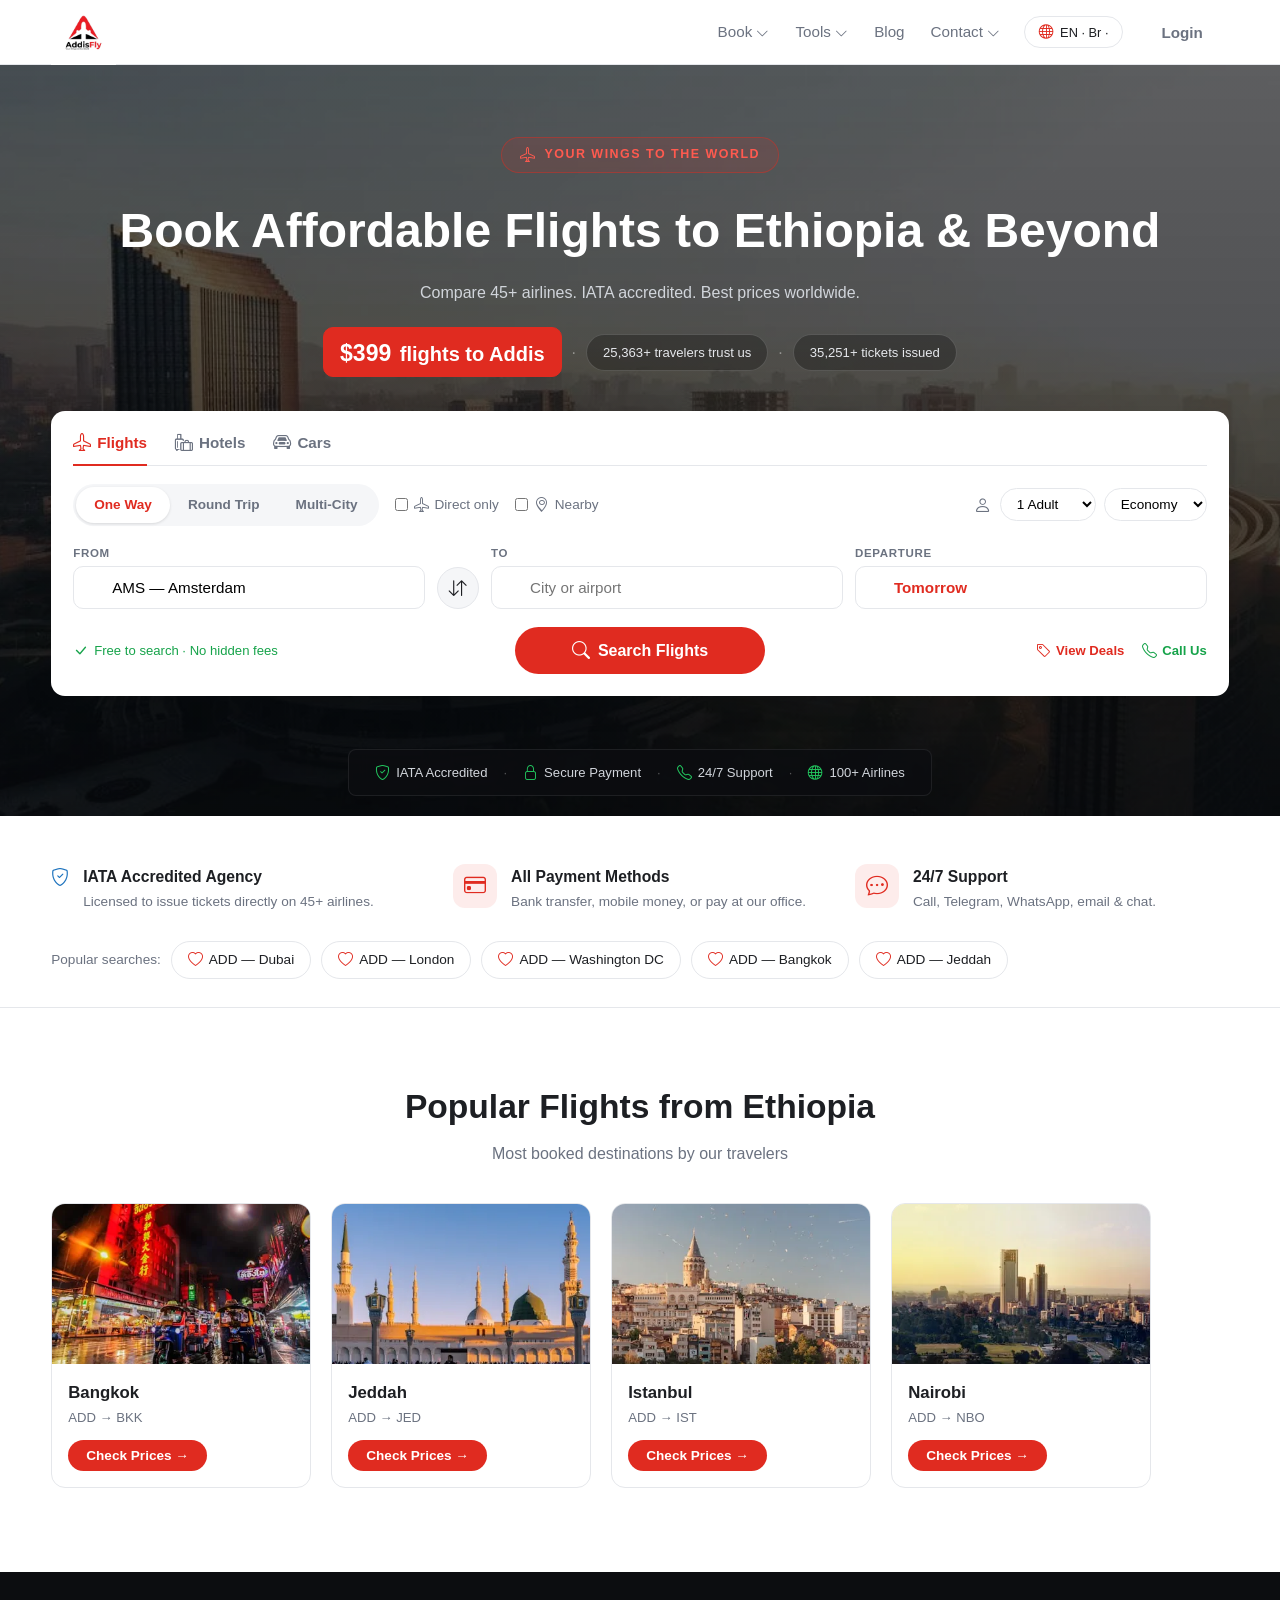
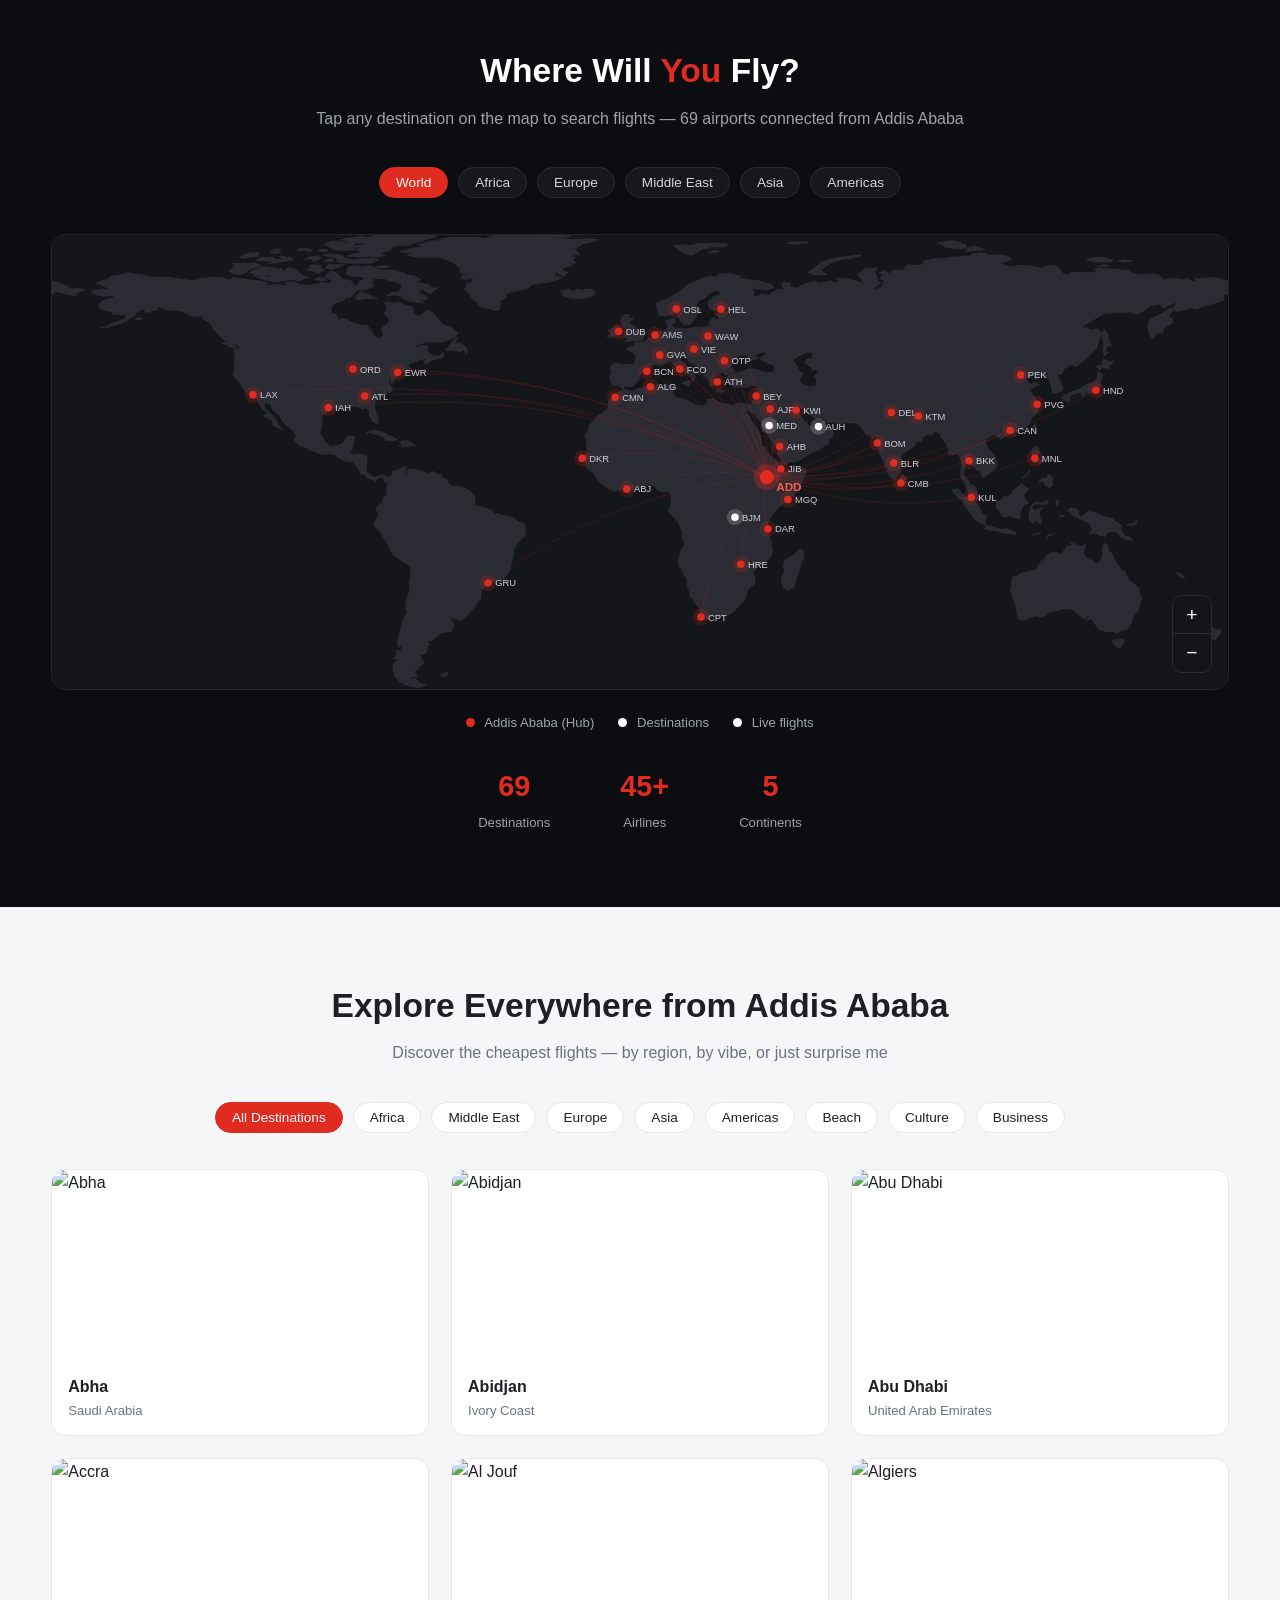
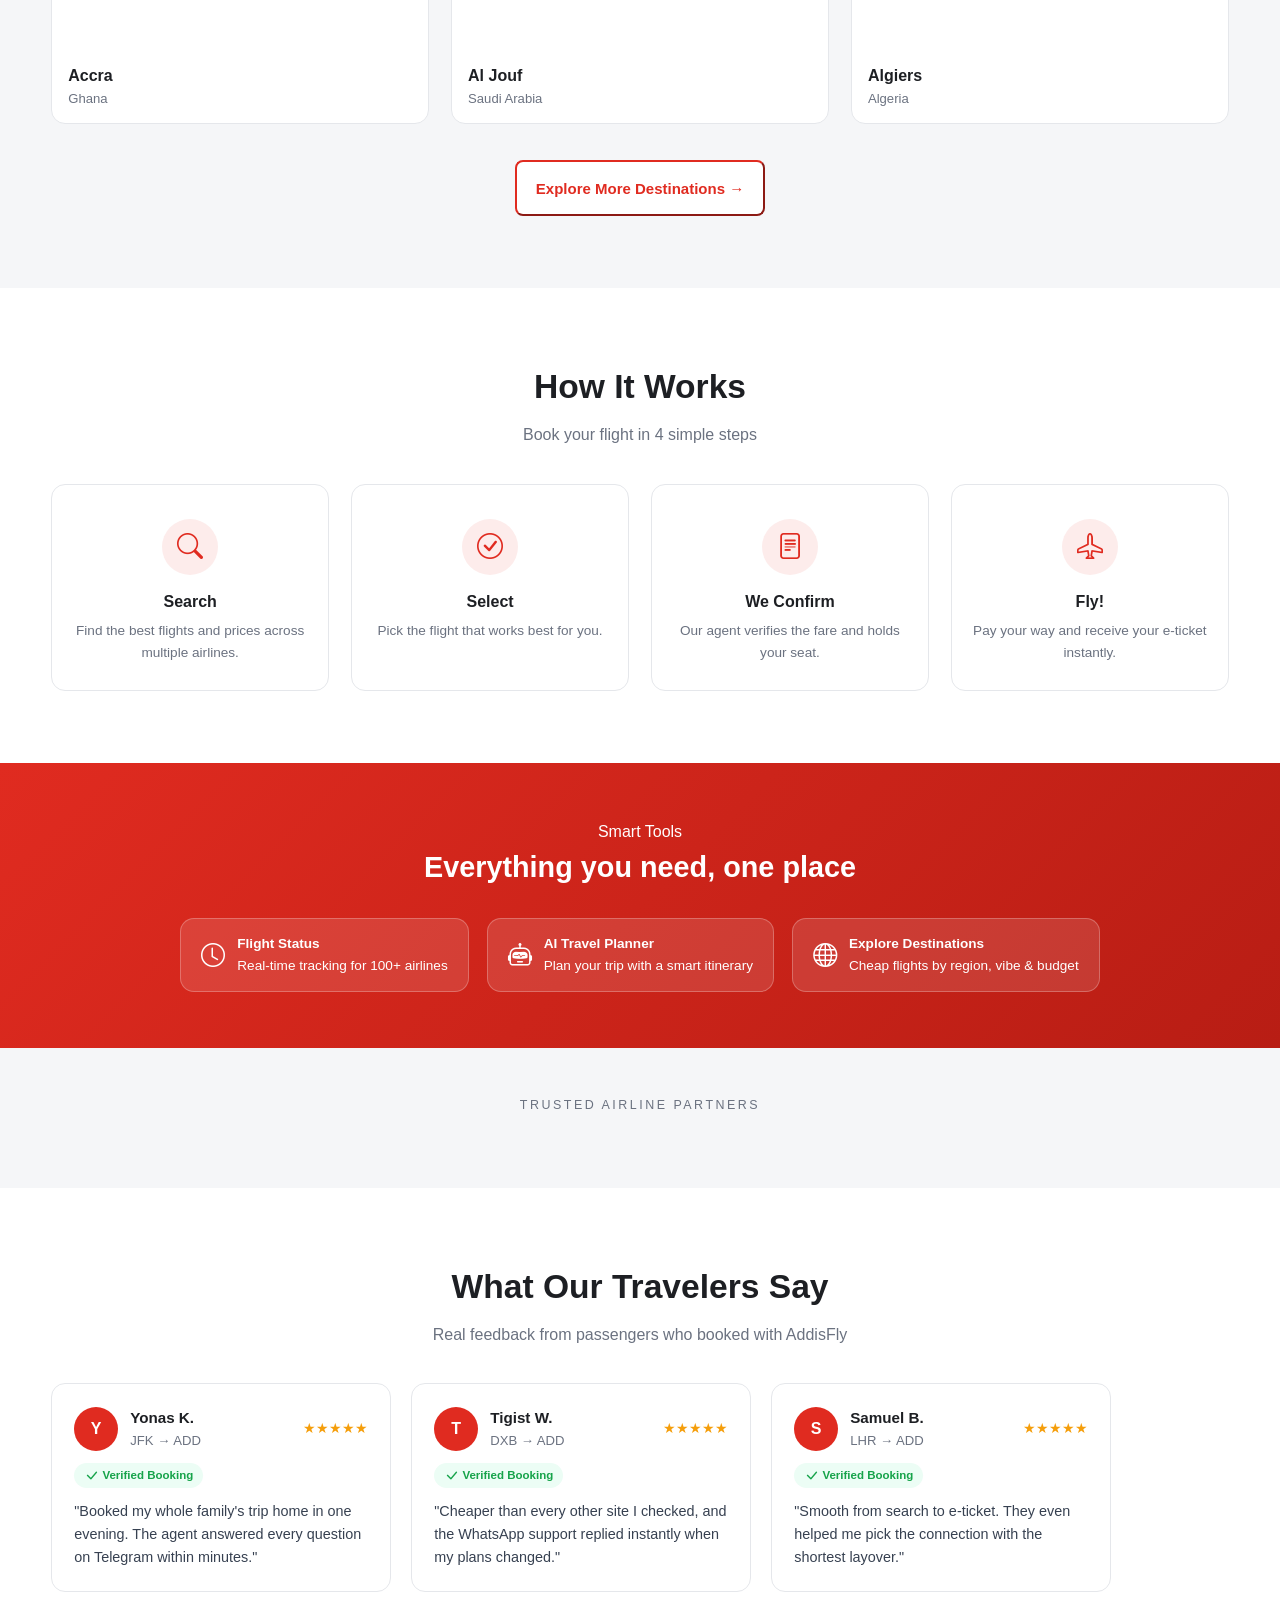
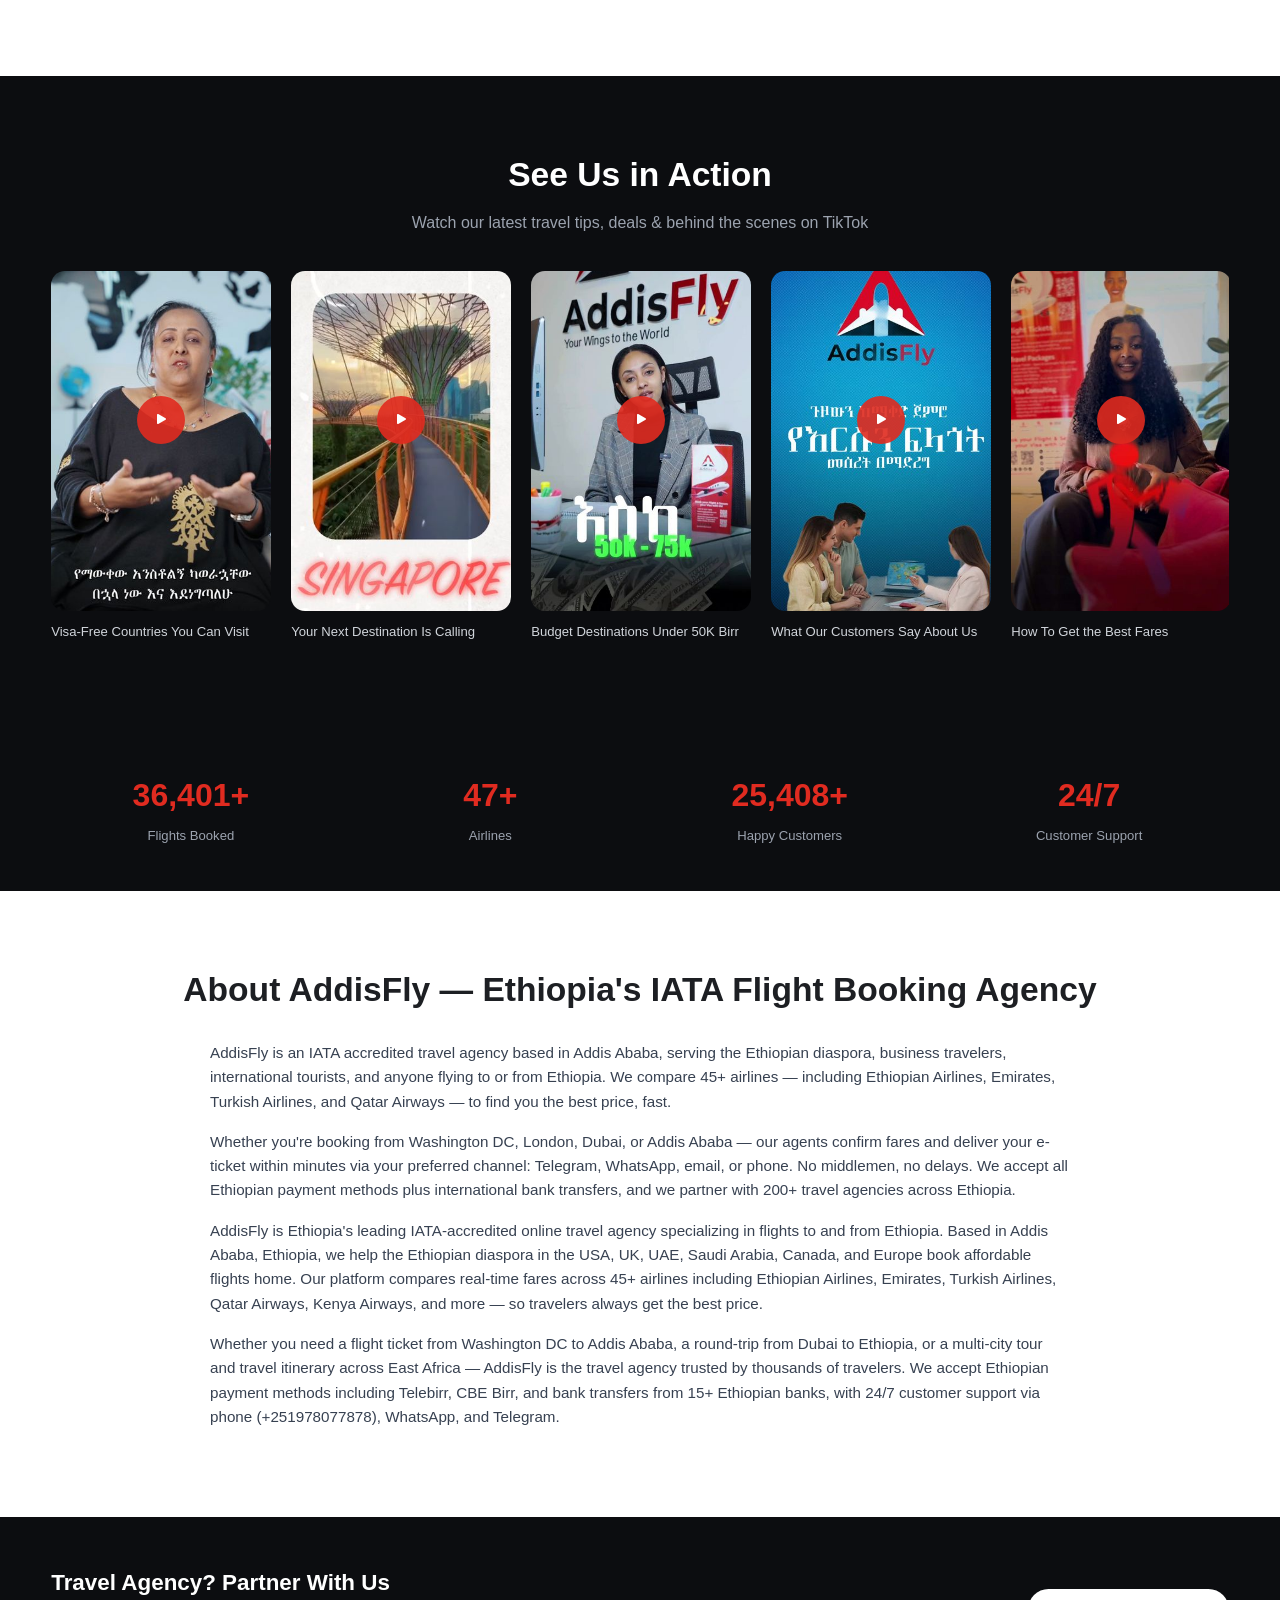
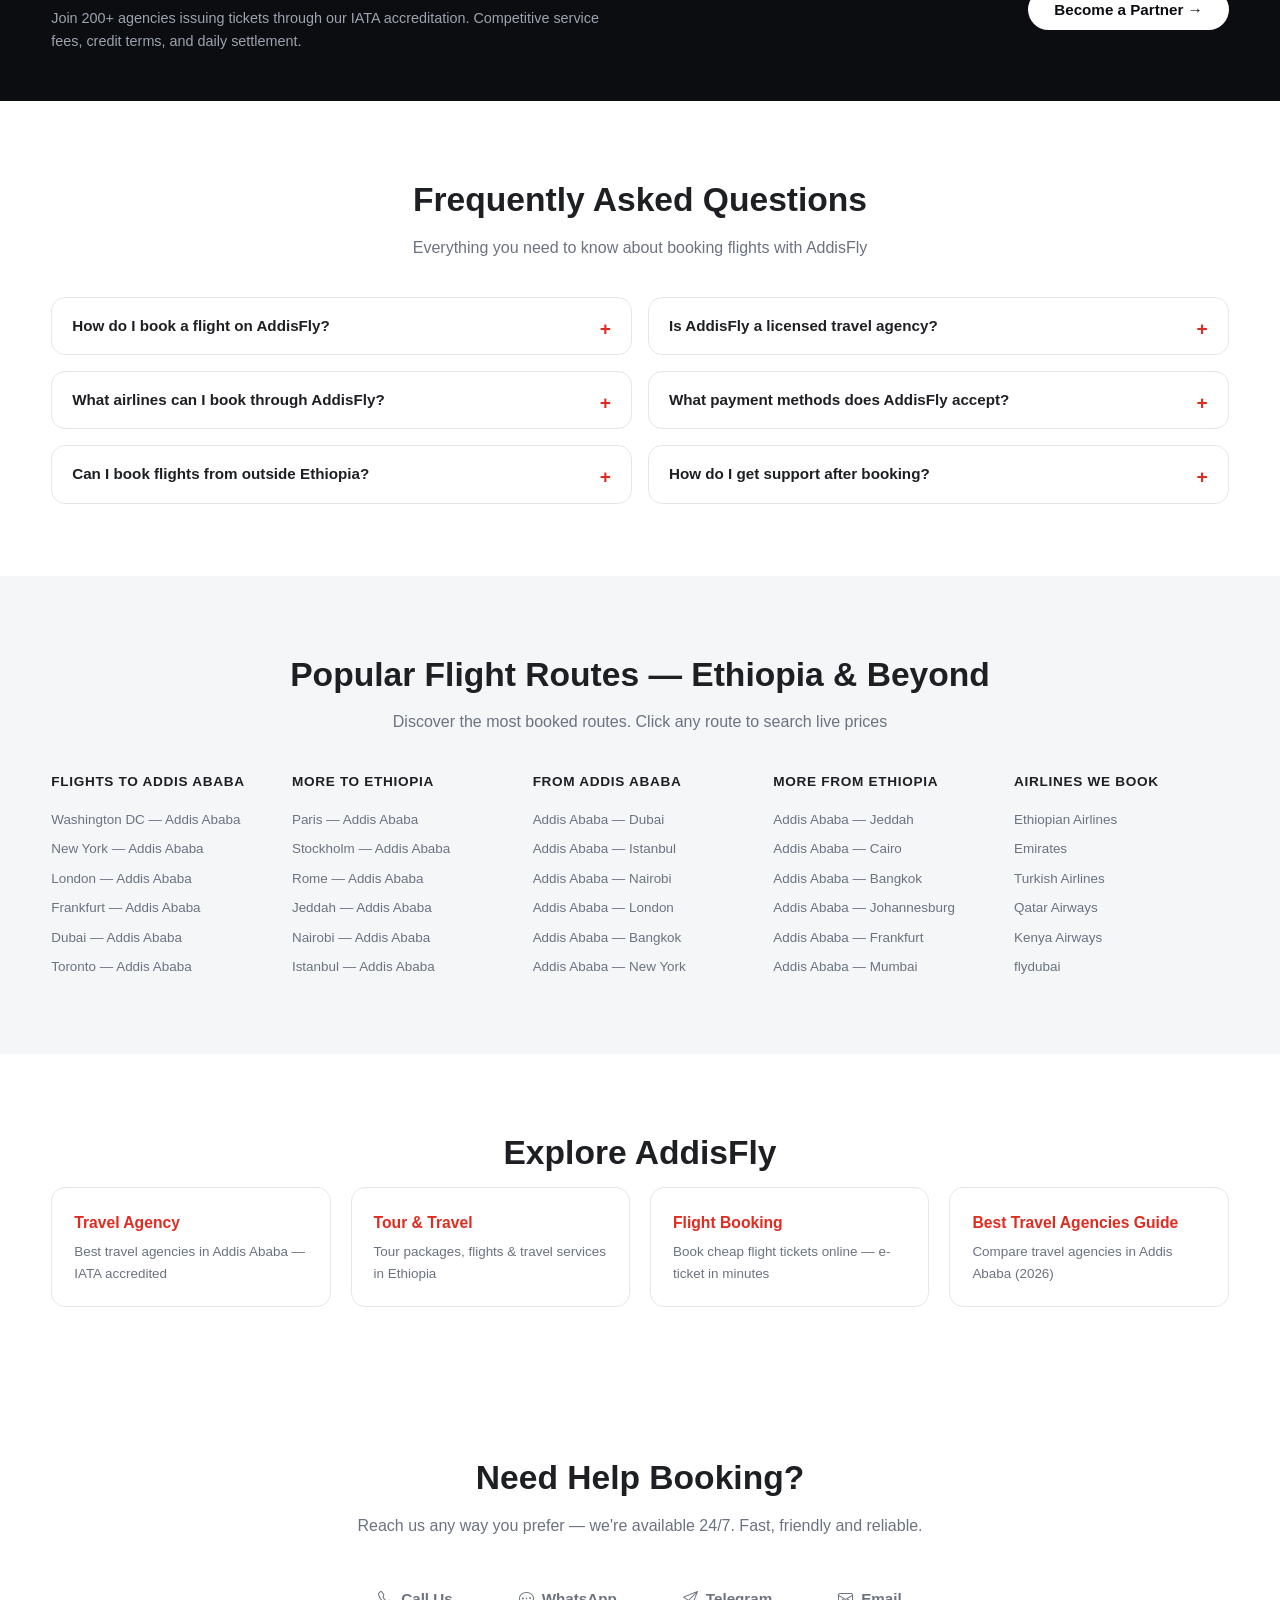
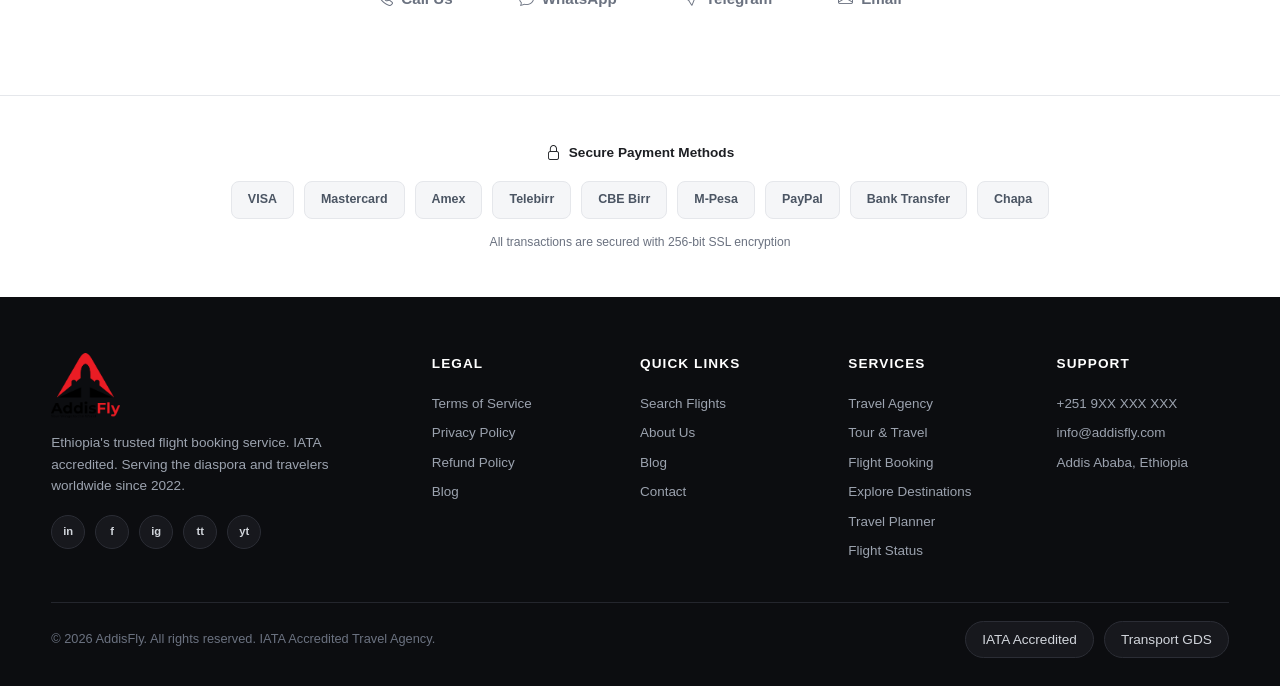
==== index.html @ 72f41515 "initial" ====
<!DOCTYPE html>
<html lang="en">
<head>
  <meta charset="UTF-8" />
  <meta name="viewport" content="width=device-width, initial-scale=1.0" />
  <title>AddisFly Clone — Book Flights to Ethiopia &amp; Beyond</title>
  

  <link rel="stylesheet" href="bootstrap-icons/bootstrap-icons.min.css" />
  <link rel="stylesheet" href="styles.css" />
</head>
<body>

 
  <header class="site-header">
    <div class="container header-inner">
      <a href="#" class="logo">
        <img src="icons/AddisFly Logo A Profile.jpg" alt="AddisFly" class="logo-img" />
      </a>

      <nav class="main-nav">
        <a href="#">Book <span class="caret"><i class="bi bi-chevron-down icon icon-caret"></i></span></a>
        <a href="#">Tools <span class="caret"><i class="bi bi-chevron-down icon icon-caret"></i></span></a>
        <a href="#">Blog</a>
        <a href="#">Contact <span class="caret"><i class="bi bi-chevron-down icon icon-caret"></i></span></a>
      </nav>

      <div class="header-actions">
        <button class="pill pill-ghost"><i class="bi bi-globe icon icon-sm"></i> EN &middot; Br &middot;</button>
        <button class="btn btn-outline">Login</button>
      </div>
    </div>
  </header>

  <main>

    <section class="hero">
      <div class="container hero-inner">
        <span class="hero-badge"><i class="bi bi-airplane icon icon-sm"></i> Your Wings to the World</span>
        <h1>Book Affordable Flights to Ethiopia &amp; Beyond</h1>
        <p class="hero-sub">Compare 45+ airlines. IATA accredited. Best prices worldwide.</p>

        <div class="hero-promos">
          <span class="promo-pill promo-red"><strong>$399</strong> flights to Addis</span>
          <span class="promo-sep">&middot;</span>
          <span class="promo-pill">25,363+ travelers trust us</span>
          <span class="promo-sep">&middot;</span>
          <span class="promo-pill">35,251+ tickets issued</span>
        </div>

        <div class="search-card">
          <div class="search-tabs">
            <button class="tab active"><i class="bi bi-airplane icon"></i> Flights</button>
            <button class="tab"><i class="bi bi-luggage icon"></i> Hotels</button>
            <button class="tab"><i class="bi bi-car-front icon"></i> Cars</button>
          </div>

          <div class="trip-options">
            <div class="trip-toggle">
              <input type="radio" name="trip" id="trip-oneway" checked />
              <label for="trip-oneway">One Way</label>
              <input type="radio" name="trip" id="trip-round" />
              <label for="trip-round">Round Trip</label>
              <input type="radio" name="trip" id="trip-multi" />
              <label for="trip-multi">Multi-City</label>
            </div>
            <label class="check-option"><input type="checkbox" /> <i class="bi bi-airplane icon icon-sm"></i> Direct only</label>
            <label class="check-option"><input type="checkbox" /> <i class="bi bi-geo-alt icon icon-sm"></i> Nearby</label>
            <div class="pax-select">
              <i class="bi bi-person icon icon-muted"></i>
              <select aria-label="Passengers">
                <option>1 Adult</option>
                <option>2 Adults</option>
                <option>Family</option>
              </select>
              <select aria-label="Cabin class">
                <option>Economy</option>
                <option>Business</option>
              </select>
            </div>
          </div>

          <div class="search-fields">
            <div class="field">
              <label for="from">From</label>
              <div class="input-wrap">
                
                <input id="from" type="text" value="AMS — Amsterdam" />
              </div>
            </div>
            <div class="swap-btn" title="Swap"><i class="bi bi-arrow-down-up icon"></i></div>
            <div class="field">
              <label for="to">To</label>
              <div class="input-wrap">
                <input id="to" type="text" placeholder="City or airport" />
              </div>
            </div>
            <div class="field">
              <label for="depart">Departure</label>
              <div class="input-wrap">
                <input id="depart" type="text" value="Tomorrow" />
              </div>
            </div>
          </div>

          <div class="search-footer">
            <span class="free-note"><i class="bi bi-check-lg icon icon-sm"></i> Free to search &middot; No hidden fees</span>
            <button class="btn btn-red search-btn"><i class="bi bi-search icon"></i> Search Flights</button>
            <div class="search-links">
              <a href="#" class="link-deals"><i class="bi bi-tag icon icon-sm"></i> View Deals</a>
              <a href="#" class="link-call"><i class="bi bi-telephone icon icon-sm"></i> Call Us</a>
            </div>
          </div>
        </div>
      </div>


      <div class="hero-strip">
        <div class="strip-inner">
          <span><i class="bi bi-shield-check icon icon-sm"></i> IATA Accredited</span>
          <span class="strip-sep">·</span>
          <span><i class="bi bi-lock icon icon-sm"></i> Secure Payment</span>
          <span class="strip-sep">·</span>
          <span><i class="bi bi-telephone icon icon-sm"></i> 24/7 Support</span>
          <span class="strip-sep">·</span>
          <span><i class="bi bi-globe icon icon-sm"></i> 100+ Airlines</span>
        </div>
      </div>
    </section>


    <section class="trust">
      <div class="container trust-grid">
        <article class="trust-item">
          <span class="trust-icon-green"><i class="bi bi-shield-check icon"></i></span>
          <div>
            <h3>IATA Accredited Agency</h3>
            <p>Licensed to issue tickets directly on 45+ airlines.</p>
          </div>
        </article>
        <article class="trust-item">
          <span class="trust-icon"><i class="bi bi-credit-card icon"></i></span>
          <div>
            <h3>All Payment Methods</h3>
            <p>Bank transfer, mobile money, or pay at our office.</p>
          </div>
        </article>
        <article class="trust-item">
          <span class="trust-icon"><i class="bi bi-chat-dots icon"></i></span>
          <div>
            <h3>24/7 Support</h3>
            <p>Call, Telegram, WhatsApp, email &amp; chat.</p>
          </div>
        </article>
      </div>
      <div class="container popular-searches">
        <span class="searches-label">Popular searches:</span>
        <a class="pill" href="#"><i class="bi bi-heart icon icon-sm"></i> ADD — Dubai</a>
        <a class="pill" href="#"><i class="bi bi-heart icon icon-sm"></i> ADD — London</a>
        <a class="pill" href="#"><i class="bi bi-heart icon icon-sm"></i> ADD — Washington DC</a>
        <a class="pill" href="#"><i class="bi bi-heart icon icon-sm"></i> ADD — Bangkok</a>
        <a class="pill" href="#"><i class="bi bi-heart icon icon-sm"></i> ADD — Jeddah</a>
      </div>
    </section>


    <section class="popular-flights section">
      <div class="container">
        <h2 class="section-title">Popular Flights from Ethiopia</h2>
        <p class="section-sub">Most booked destinations by our travelers</p>

        <div class="carousel">
          <article class="flight-card">
            <img src="icons/BKK.webp" alt="Bangkok at night" />
            <div class="flight-card-body">
              <h3>Bangkok</h3>
              <p class="route">ADD &rarr; BKK</p>
              <button class="btn btn-red btn-sm">Check Prices &rarr;</button>
            </div>
          </article>
          <article class="flight-card">
            <img src="icons/JED.webp" alt="Jeddah skyline" />
            <div class="flight-card-body">
              <h3>Jeddah</h3>
              <p class="route">ADD &rarr; JED</p>
              <button class="btn btn-red btn-sm">Check Prices &rarr;</button>
            </div>
          </article>
          <article class="flight-card">
            <img src="icons/IST.webp" alt="Istanbul mosque" />
            <div class="flight-card-body">
              <h3>Istanbul</h3>
              <p class="route">ADD &rarr; IST</p>
              <button class="btn btn-red btn-sm">Check Prices &rarr;</button>
            </div>
          </article>
          <article class="flight-card">
            <img src="icons/NBO.webp" alt="Nairobi skyline" />
            <div class="flight-card-body">
              <h3>Nairobi</h3>
              <p class="route">ADD &rarr; NBO</p>
              <button class="btn btn-red btn-sm">Check Prices &rarr;</button>
            </div>
          </article>
        </div>
      </div>
    </section>


    <section class="map-section section-dark section">
      <div class="container">
        <h2 class="section-title">Where Will <span class="accent">You</span> Fly?</h2>
        <p class="section-sub">Tap any destination on the map to search flights — 69 airports connected from Addis Ababa</p>

        <div class="filter-pills">
          <button class="pill pill-red">World</button>
          <button class="pill pill-dark">Africa</button>
          <button class="pill pill-dark">Europe</button>
          <button class="pill pill-dark">Middle East</button>
          <button class="pill pill-dark">Asia</button>
          <button class="pill pill-dark">Americas</button>
        </div>

        <!-- MAP -->

        <div class="world-map">
          <svg class="map-svg" viewBox="0 0 1000 386.1" preserveAspectRatio="xMidYMid meet" role="img" aria-label="World map of destinations served from Addis Ababa"><rect width="1000" height="386.1" fill="#15161a"/><path d="M335 453L333 456L327 455L321 455L317 454L322 454L328 454L332 452L335 453ZM58 451L52 452L49 451L45 449L52 448L57 450ZM375 447L378 449L380 451L375 454L371 454L366 455L360 456L353 455L350 455L356 453L360 450L363 448L366 447L370 447L375 447ZM163 435L167 435L162 436L160 434ZM151 435L155 436L150 435L146 435L151 435ZM225 430L231 430L227 432L220 432L216 430L221 430L225 430ZM310 428L309 431L303 432L297 431L292 431L295 429L300 428L301 424L305 422L307 424L309 426ZM337 409L332 409L328 411L326 413L323 415L320 417L318 419L320 421L324 423L327 426L329 428L330 432L331 435L328 437L324 438L321 440L317 441L313 441L310 442L306 442L299 444L295 443L290 444L285 444L291 445L295 447L288 448L284 448L287 451L291 453L297 454L302 455L306 456L311 456L317 457L324 458L329 458L334 459L337 461L342 461L346 460L351 459L357 458L362 458L369 458L375 458L381 459L387 457L394 456L399 456L404 455L410 455L416 454L421 454L418 452L412 451L406 451L401 451L402 448L406 447L411 446L414 445L417 445L424 443L427 443L434 442L438 442L444 441L451 439L456 437L455 435L460 433L466 432L469 429L475 429L479 430L484 428L488 429L492 429L498 428L502 429L508 428L514 427L520 426L524 425L528 426L533 427L537 425L542 426L547 425L553 425L560 425L563 427L569 426L575 426L581 426L586 424L591 423L594 421L598 422L603 423L607 424L611 423L617 421L623 420L627 419L632 419L636 417L641 416L644 415L649 414L654 414L659 415L661 417L666 418L671 419L676 419L681 418L686 419L691 419L694 422L691 425L691 428L689 430L694 431L699 430L701 428L704 426L707 424L713 424L717 422L720 420L725 419L728 418L733 418L738 417L743 416L749 417L754 417L760 417L764 417L769 417L774 417L779 416L782 415L786 413L790 414L795 416L800 417L806 416L810 414L816 414L819 415L824 416L829 417L836 417L840 415L845 416L850 415L855 416L860 415L866 415L872 415L875 413L878 415L882 417L889 416L895 416L901 416L906 417L910 420L917 421L921 421L927 422L931 422L936 423L942 424L947 426L952 427L958 427L965 427L971 428L976 430L973 433L970 435L967 436L961 437L958 439L955 441L954 445L956 447L963 448L959 450L955 450L949 450L947 453L944 455L948 456L951 458L955 459L959 460L963 461L969 462L979 464L989 464L995 465L1000 466L1000 481L0 481L0 466L3 464L8 465L11 464L16 465L19 464L28 464L32 465L36 465L44 466L50 467L61 468L69 467L81 467L87 468L95 468L102 467L92 465L83 465L73 463L76 460L71 458L64 456L71 456L78 456L82 456L86 456L91 455L89 452L85 451L79 451L74 450L69 450L63 448L60 444L64 445L69 445L73 445L80 446L83 445L87 444L90 443L94 443L97 439L103 440L111 439L114 439L118 438L124 437L128 437L133 437L136 437L144 437L148 437L152 438L160 437L164 438L170 437L177 437L183 435L186 437L191 437L194 438L198 439L205 439L209 439L213 439L217 439L220 440L219 437L214 435L212 432L218 433L225 433L229 435L236 435L240 434L246 434L252 432L258 434L263 435L270 435L276 435L284 434L288 436L295 435L301 434L305 434L311 433L314 431L311 427L310 424L312 421L313 416L317 414L321 413L323 411L328 410L331 409L336 407L339 406L337 409ZM312 380L315 382L319 382L315 384L311 385L306 384L299 382L296 380L293 377L299 380L302 381L305 378L309 377L312 380ZM337 372L335 376L330 375L333 373L337 372ZM904 344L908 344L912 344L911 348L908 352L904 349L902 345ZM981 344L984 345L981 350L979 352L976 355L974 358L970 360L966 359L963 358L968 353L971 352L975 349L978 346L980 343ZM985 331L987 334L991 336L994 335L994 339L992 341L989 345L987 343L983 340L985 338L985 334L983 331L981 328L985 331ZM964 292L960 291L956 287L960 288L963 291ZM639 268L640 273L639 276L637 280L636 284L635 287L633 293L632 297L631 300L626 302L622 300L621 296L620 292L622 289L623 286L622 281L623 277L626 275L630 273L633 270L636 267L639 268ZM899 269L902 271L904 276L906 280L910 285L913 287L916 293L919 296L922 298L925 301L925 305L927 309L926 312L925 316L923 321L920 324L919 328L917 332L915 335L909 337L906 339L902 337L899 338L895 337L891 336L888 332L886 330L884 326L880 328L882 325L883 322L881 324L878 327L876 325L872 322L869 319L865 318L860 318L856 319L853 320L847 321L845 324L841 325L837 324L833 325L829 327L826 328L821 326L821 322L820 316L818 311L817 306L815 303L816 300L816 296L817 291L821 290L824 288L828 287L831 286L836 285L838 283L840 280L842 276L844 278L845 274L848 271L850 270L855 270L858 272L861 268L863 265L868 264L866 262L871 263L876 265L879 263L879 267L877 270L879 274L882 276L885 277L889 280L892 277L894 272L893 269L894 265L895 262L898 264L899 268ZM846 259L847 255L852 254L847 257ZM841 253L837 255L833 255L837 254L841 253ZM802 249L807 250L813 250L818 252L821 254L818 255L815 254L810 254L804 252L796 251L793 250L795 247L800 248ZM922 246L919 247L914 247L916 246L920 245L923 242L922 246ZM862 239L859 240L856 238L862 239ZM873 234L873 238L876 240L879 237L882 235L887 236L892 238L896 240L902 241L905 244L910 247L909 251L911 253L913 256L917 257L919 260L914 259L909 257L906 253L902 252L898 253L896 256L892 256L889 254L882 254L885 251L883 246L878 243L871 240L867 238L872 237L867 237L864 235L866 232L872 233ZM848 227L846 229L841 229L836 229L833 232L836 234L843 232L840 235L840 239L842 244L841 246L838 244L836 241L835 246L832 243L831 240L831 237L833 230L836 227L841 228L847 226ZM857 227L855 231L854 228L855 225L857 227ZM794 247L789 245L785 242L782 238L778 232L776 230L774 225L771 224L768 220L765 217L771 216L773 219L775 221L780 225L785 227L788 230L790 234L791 237L795 239L794 243L794 247ZM827 225L831 228L826 230L824 235L823 242L818 240L815 239L811 240L808 239L806 235L803 232L803 227L807 226L809 223L814 222L816 220L818 217L823 213L825 211L827 214L831 216L829 218L826 222L828 224ZM851 207L851 213L848 215L845 213L843 209L839 211L842 207L846 207L848 203L851 206ZM726 213L722 212L721 208L723 203L726 207L727 210L726 213ZM829 205L825 207L829 204L832 199L831 203ZM837 179L839 181L840 185L838 189L840 191L844 192L841 194L836 193L835 190L833 185L834 182L837 179ZM298 175L303 175L306 177L310 179L307 179L303 180L299 180L295 180L298 179L296 176ZM279 167L282 168L286 170L290 172L294 174L290 175L284 175L282 172L277 170L273 169L270 168L267 169L269 167L274 166L279 167ZM837 167L834 165L835 162L837 160L837 167ZM566 131L570 132L573 133L569 134L565 133ZM543 124L542 129L538 127L535 126L538 125L543 124ZM892 127L891 131L886 134L881 134L877 138L875 134L870 135L867 136L865 143L862 141L859 138L864 135L866 134L874 131L880 127L886 125L889 121L890 116L894 119L892 125ZM900 108L904 107L900 111L898 114L893 112L892 115L888 112L893 110L894 106L898 107ZM157 96L151 95L148 93L144 92L148 91L152 92L156 94ZM344 90L342 92L346 92L351 94L353 97L353 101L350 98L346 100L344 98L335 98L338 94L341 90L345 87ZM899 90L902 95L898 94L896 98L899 100L895 103L894 98L895 93L893 86L894 82L895 80L898 84L899 90ZM481 85L476 87L472 87L475 84L473 81L477 79L481 77L484 79L483 83L481 85ZM75 72L71 72L73 70L77 71ZM492 68L489 71L495 70L491 75L497 79L501 82L505 84L503 87L502 90L493 90L487 91L491 88L486 87L488 85L487 82L491 82L490 79L486 78L484 74L484 70L486 68L492 68ZM263 48L267 50L273 52L277 54L271 54L266 54L262 55L258 54L260 50L263 48ZM460 46L462 50L459 52L451 54L445 54L437 53L433 50L438 50L432 48L439 46L443 48L447 46L451 47L455 46L460 46ZM14 46L23 45L28 47L21 49L20 52L15 51L11 50L8 49L3 48L0 50L0 39L7 41L14 44ZM234 39L229 39L223 38L227 36L232 37L234 39ZM248 38L252 38L256 40L257 44L260 42L262 39L266 37L270 37L274 38L272 41L274 44L268 46L265 47L261 47L258 49L254 53L250 53L248 56L241 58L238 61L237 67L241 67L244 72L248 71L253 73L257 75L261 76L264 77L268 77L271 80L274 86L278 88L282 85L280 80L283 77L286 75L287 72L285 69L282 67L285 64L283 57L290 58L295 57L301 60L307 61L308 67L312 69L316 67L319 64L323 65L326 69L329 72L332 76L335 77L339 78L342 81L345 83L343 87L337 89L333 91L329 91L323 91L318 91L313 93L310 94L306 98L302 100L309 96L315 94L319 94L320 100L325 103L329 103L332 100L334 103L330 105L324 106L318 110L316 107L321 105L317 105L311 107L305 109L303 111L305 114L300 116L295 117L299 116L296 118L294 120L292 122L289 127L288 122L286 124L288 128L290 132L285 135L282 136L277 140L274 143L275 149L276 153L278 156L277 161L273 159L270 154L270 150L267 147L264 148L260 146L254 146L252 148L250 150L245 148L241 148L237 149L234 151L230 153L230 158L229 163L228 168L229 171L232 175L234 178L238 180L242 179L246 178L249 175L251 171L257 171L257 174L256 180L255 183L253 186L257 187L261 186L265 187L268 188L268 193L267 198L268 202L271 204L274 206L278 205L282 204L285 206L289 205L290 201L294 200L298 198L301 196L301 200L300 203L302 205L302 200L305 199L310 200L316 201L320 203L325 201L327 203L331 204L333 207L336 208L338 212L341 214L347 214L351 215L356 218L358 220L360 225L359 230L365 231L371 233L375 235L376 238L379 237L385 239L389 239L393 241L397 244L401 245L403 249L402 256L397 261L395 264L393 267L392 274L391 278L390 281L390 285L387 289L384 293L380 294L376 295L371 297L368 300L365 302L365 309L362 312L359 317L357 319L354 323L351 326L347 328L341 326L338 325L341 329L342 332L340 337L335 338L330 339L327 342L323 345L319 345L321 348L319 351L318 356L313 357L315 361L317 364L313 366L312 369L308 371L311 376L306 376L303 380L298 379L295 377L292 376L290 370L290 366L294 361L290 360L293 358L293 353L297 354L298 348L295 351L294 347L295 341L296 337L297 334L298 329L300 325L302 321L301 316L301 311L303 307L304 302L304 296L305 290L305 285L305 282L302 280L296 276L291 273L288 269L286 264L283 259L280 254L278 251L274 248L274 244L277 240L278 237L275 233L278 230L281 227L282 223L285 221L285 218L285 212L283 210L282 206L277 207L275 210L273 208L268 207L266 204L262 203L261 199L258 196L256 193L252 193L248 192L244 190L241 187L237 186L233 187L228 186L223 184L220 183L217 181L212 180L208 177L206 174L208 171L205 167L203 165L200 162L196 159L195 156L193 153L190 151L187 147L186 144L181 142L181 147L184 150L187 153L190 156L192 160L194 163L196 166L192 164L188 162L187 157L184 156L180 154L183 151L181 149L178 147L176 143L174 139L171 137L168 135L165 134L162 130L160 126L156 122L154 119L155 114L155 109L156 104L155 100L154 97L158 97L159 100L159 94L153 92L146 89L144 87L141 84L137 80L136 77L133 74L129 72L128 69L120 69L117 68L111 65L104 64L100 64L95 63L91 61L89 64L84 65L79 66L79 62L76 64L72 66L69 70L65 72L61 74L57 76L52 77L47 79L42 79L45 78L51 75L55 74L59 72L62 71L64 67L61 68L56 67L52 68L50 65L45 64L41 62L39 60L42 57L45 55L49 54L53 53L52 51L48 52L42 52L38 51L33 48L37 47L43 46L51 47L45 44L41 42L37 41L43 39L47 38L50 35L58 34L65 32L69 33L77 34L81 35L90 36L95 36L101 36L105 37L114 38L118 39L123 38L127 37L131 37L135 36L139 36L143 36L151 38L154 36L158 37L163 37L167 38L173 39L177 39L184 41L180 42L185 43L192 42L198 43L201 42L198 41L203 40L207 40L210 42L218 43L222 42L227 42L229 40L233 41L237 41L238 39L235 37L232 36L236 31L239 31L242 32L246 36L248 38ZM183 27L188 28L192 29L195 28L199 32L199 28L204 28L207 29L209 31L214 35L219 36L215 37L210 39L206 38L197 39L189 40L184 39L180 38L174 36L180 35L184 36L188 35L182 34L176 35L171 34L177 32L173 33L168 32L171 30L180 27ZM288 27L282 28L278 28L275 27L283 26L288 27ZM260 27L264 27L271 26L276 29L281 30L290 30L294 31L299 32L302 34L309 35L314 38L309 40L315 41L320 42L324 45L328 45L322 50L319 49L315 46L311 48L314 50L317 51L320 54L316 56L309 53L313 56L316 58L309 57L303 56L299 54L296 52L292 51L284 52L289 49L295 49L298 44L296 41L292 40L286 39L283 37L274 37L264 36L258 35L254 35L250 33L252 27L262 26ZM221 25L230 26L228 28L232 29L227 33L222 31L215 29L221 29L218 27L221 25ZM899 27L895 27L889 27L895 25L899 26ZM241 28L238 30L233 28L235 25L243 25L249 25L244 28ZM165 32L158 34L150 31L153 28L156 26L153 24L162 24L166 24L173 24L179 26L176 27L169 29L165 31ZM919 22L915 23L911 23L906 22L912 21L919 22ZM240 22L234 23L231 22L237 20L240 22ZM903 21L901 23L891 23L886 23L880 21L886 19L893 19L903 21ZM226 17L229 20L223 23L220 20L215 21L218 19L222 18L226 18ZM199 19L203 19L206 21L195 23L188 24L184 24L189 22L177 22L173 22L177 19L187 19L192 21L197 21L193 18L198 18ZM660 34L649 34L643 32L646 30L651 26L655 23L661 21L670 19L679 18L684 17L689 17L680 20L671 21L662 24L658 27L654 30L660 34ZM237 16L246 17L250 20L256 21L260 21L264 20L270 20L275 20L278 21L272 24L261 24L255 24L251 24L243 23L242 20L239 19L233 18L230 17L237 16ZM177 15L175 18L167 19L163 20L159 19L163 17L169 15L173 15L177 15ZM797 17L809 17L815 19L816 21L806 24L811 26L815 27L821 26L830 26L842 28L848 26L853 26L857 28L860 33L865 34L867 31L872 32L877 32L882 32L889 32L887 29L890 28L915 30L918 32L925 34L936 33L942 34L944 37L947 38L951 37L956 37L961 38L966 37L971 40L974 39L972 37L982 37L988 36L996 38L1000 39L1000 50L996 51L997 55L993 57L985 59L978 61L974 63L969 62L962 64L958 65L954 64L950 69L953 71L953 75L949 77L945 80L945 83L940 83L936 89L933 83L932 77L933 73L935 71L940 69L945 66L950 63L955 61L957 57L952 59L945 62L943 59L935 60L928 65L924 67L920 67L916 65L913 66L904 66L895 67L886 72L875 79L880 79L884 81L889 80L893 83L891 88L889 96L885 100L880 105L876 108L871 112L867 110L864 112L861 114L859 118L855 119L857 123L859 127L860 132L856 134L851 135L850 129L849 125L848 123L845 120L841 120L836 123L839 118L835 118L832 120L828 122L830 125L833 127L836 125L840 127L836 129L832 132L834 135L837 140L839 143L837 145L839 148L838 152L834 155L832 159L830 162L826 165L822 167L817 169L811 171L807 174L805 172L801 170L796 173L794 176L796 181L798 184L801 186L804 193L803 198L801 200L798 202L796 204L792 207L790 201L786 200L785 197L780 195L778 193L776 200L776 205L779 208L781 212L784 213L786 215L787 219L788 223L790 226L785 225L782 223L780 220L778 216L777 212L775 209L773 206L773 201L774 194L772 189L771 186L765 187L762 186L763 183L760 177L757 173L755 169L751 167L749 170L745 170L742 171L740 175L736 176L733 180L728 183L724 186L722 189L723 192L722 197L722 202L719 204L717 208L713 206L711 202L709 198L708 195L707 192L704 186L703 181L702 177L702 171L698 173L692 169L689 165L687 162L684 160L679 160L675 160L671 161L666 160L659 159L658 156L652 157L649 156L646 154L641 151L639 147L635 147L634 151L637 154L639 156L640 160L642 158L643 162L646 163L650 164L654 160L657 157L657 161L659 164L663 165L665 168L664 172L661 174L661 178L657 179L655 181L652 183L649 184L646 185L642 188L638 190L635 192L632 193L627 193L625 195L621 195L620 191L618 188L618 184L616 181L614 176L611 174L609 171L607 165L604 163L603 159L601 157L598 153L597 149L596 152L590 148L591 151L593 154L595 158L597 161L599 164L602 169L603 172L604 179L607 181L608 184L611 188L614 190L617 193L620 195L621 199L623 202L627 201L632 200L636 199L640 198L642 201L640 205L639 208L637 212L635 216L633 219L629 223L627 225L622 228L620 230L617 233L614 236L611 240L610 243L608 247L610 250L609 254L611 259L612 263L613 270L611 275L607 278L604 279L601 282L598 285L596 287L598 291L598 296L595 299L592 301L591 305L590 309L588 312L585 315L580 320L576 323L572 324L569 325L564 325L560 326L556 327L552 326L551 323L551 318L549 316L545 310L543 308L542 303L540 297L540 292L537 289L536 285L533 281L532 277L534 272L535 268L537 265L538 262L536 258L536 252L534 248L533 245L531 242L528 239L526 237L524 234L526 230L527 224L526 220L524 218L519 219L515 217L512 213L507 213L503 214L499 216L495 217L491 217L487 216L482 217L479 218L475 217L472 215L468 212L465 210L464 208L462 204L460 202L456 199L454 197L454 193L451 190L454 187L455 183L455 178L454 173L453 170L455 168L457 163L459 159L462 157L464 154L468 152L470 150L473 147L473 144L474 140L479 137L483 133L486 131L490 132L494 133L497 131L501 130L509 128L513 128L517 127L521 128L526 127L531 128L529 131L528 135L531 138L535 139L542 141L546 144L550 145L553 146L556 144L558 140L564 140L566 142L570 143L576 144L580 145L584 143L588 143L592 144L595 144L597 139L599 136L600 132L600 129L596 128L590 130L585 129L583 130L580 129L575 126L574 122L576 118L580 118L587 116L590 115L593 114L598 114L603 116L607 117L612 117L615 115L614 111L607 108L604 107L602 105L606 102L609 100L604 100L600 101L597 104L601 104L598 106L594 107L590 105L593 103L588 102L584 103L582 105L579 109L577 112L581 116L577 117L573 119L571 117L566 118L563 119L565 122L567 124L563 127L560 128L559 124L556 121L554 119L554 115L551 113L547 111L542 108L540 105L537 104L534 106L538 109L542 114L547 116L551 118L547 118L547 122L545 125L544 121L541 118L538 116L534 115L531 113L528 109L525 107L522 109L518 111L513 110L509 111L506 116L502 117L500 119L499 124L496 127L494 129L488 129L485 131L482 128L477 128L475 124L474 121L476 117L475 112L478 109L485 110L490 110L495 110L497 103L494 100L488 97L491 95L496 95L495 92L504 91L507 88L511 87L513 83L517 82L522 81L524 78L522 73L526 72L529 70L530 74L527 76L530 80L535 79L538 80L545 79L549 78L552 79L555 78L559 77L559 73L563 70L565 72L568 70L565 68L568 65L575 65L581 64L578 62L573 63L568 64L564 64L559 62L558 57L562 53L569 50L566 47L562 48L559 50L555 54L550 56L548 60L552 64L550 67L546 72L544 75L539 77L535 74L533 71L531 67L523 69L520 69L516 68L514 58L516 57L524 54L529 51L534 48L541 42L546 40L553 37L559 35L564 36L568 33L573 33L578 33L587 35L583 36L586 37L594 38L601 39L612 42L614 45L611 46L607 47L594 45L597 47L597 52L601 52L603 50L610 51L617 46L622 47L621 43L621 40L628 41L627 44L633 45L640 42L649 39L652 41L659 40L663 39L667 41L670 39L667 37L676 37L680 38L690 41L689 38L687 36L685 33L690 31L692 28L702 28L700 32L702 35L702 39L705 41L698 46L702 46L706 44L708 39L704 37L707 34L703 32L708 30L712 33L715 30L721 30L726 31L724 29L728 25L735 26L741 25L742 22L751 20L758 20L766 19L775 18L780 18L783 16L790 15L795 16L791 16L797 17ZM636 116L639 118L637 121L636 124L639 127L645 129L650 128L650 122L648 120L652 117L649 114L647 116L646 112L643 111L640 108L643 105L647 105L647 100L642 100L639 101L635 103L630 107L632 109L635 114ZM194 15L189 16L185 15L191 13L195 14ZM569 14L562 15L558 15L564 13L569 14ZM195 12L187 13L190 12L195 12ZM234 14L230 14L226 13L230 12L235 13ZM222 13L219 14L214 13L208 13L212 11L220 12ZM792 13L776 14L781 10L786 10L793 12ZM551 9L560 11L553 12L549 15L544 17L538 16L531 11L529 9L537 8L542 9L547 8L551 9ZM571 7L576 8L572 10L564 10L556 10L551 9L548 7L557 7L561 7L571 7ZM642 7L638 7L632 8L625 7L630 6L634 6L639 6L643 6ZM778 11L772 12L764 11L759 10L757 8L753 7L760 5L767 5L772 6L778 9ZM258 9L262 10L258 11L253 13L248 13L242 13L239 12L236 10L231 8L235 6L243 5L247 6L252 7L256 7L258 9ZM310 -0L317 -0L323 0L328 1L321 3L315 4L318 4L312 6L307 7L302 9L297 9L286 10L290 11L288 13L284 14L278 16L284 17L276 19L269 18L261 19L257 18L251 18L256 16L264 15L260 13L256 13L263 11L260 9L266 8L273 7L266 7L257 7L252 6L246 4L250 3L258 2L262 1L269 2L275 -0L280 -0L288 -0L298 -1L304 -0L310 -0ZM425 -1L442 1L437 2L426 2L411 2L423 2L431 3L436 3L443 4L456 3L465 4L455 7L444 8L451 8L448 10L445 12L449 17L444 17L440 18L445 19L443 22L446 24L440 24L443 26L438 27L433 29L439 32L435 35L429 32L427 35L434 36L430 38L423 40L415 41L409 42L405 45L399 47L393 48L389 49L387 50L386 54L381 56L381 61L380 64L376 64L371 62L366 62L363 60L361 57L357 54L355 50L351 47L353 41L357 40L359 36L356 37L352 38L348 37L349 34L357 35L352 33L347 32L348 29L344 26L341 23L337 22L330 19L324 19L316 19L310 19L306 18L302 17L309 16L315 16L303 15L296 14L307 11L317 10L311 8L323 5L327 5L333 3L341 2L350 2L360 2L367 3L371 3L376 4L370 2L379 -1L389 -1L393 -2L403 -2L425 -1Z" fill="#2a2b33" stroke="#34363f" stroke-width=".4"/><g><path d="M608 206Q399 110 171 136" fill="none" stroke="#e02b20" stroke-width=".6" opacity=".22"/><path d="M608 206Q445 110 256 114" fill="none" stroke="#e02b20" stroke-width=".6" opacity=".22"/><path d="M608 206Q463 118 294 117" fill="none" stroke="#e02b20" stroke-width=".6" opacity=".22"/><path d="M608 206Q446 123 266 137" fill="none" stroke="#e02b20" stroke-width=".6" opacity=".22"/><path d="M608 206Q430 124 235 147" fill="none" stroke="#e02b20" stroke-width=".6" opacity=".22"/><path d="M608 206Q477 217 371 296" fill="none" stroke="#e02b20" stroke-width=".6" opacity=".22"/><path d="M608 206Q532 176 451 190" fill="none" stroke="#e02b20" stroke-width=".6" opacity=".22"/><path d="M608 206Q547 194 489 216" fill="none" stroke="#e02b20" stroke-width=".6" opacity=".22"/><path d="M608 206Q553 154 479 138" fill="none" stroke="#e02b20" stroke-width=".6" opacity=".22"/><path d="M608 206Q569 153 509 129" fill="none" stroke="#e02b20" stroke-width=".6" opacity=".22"/><path d="M608 206Q569 146 506 116" fill="none" stroke="#e02b20" stroke-width=".6" opacity=".22"/><path d="M608 206Q562 126 482 82" fill="none" stroke="#e02b20" stroke-width=".6" opacity=".22"/><path d="M608 206Q577 132 513 85" fill="none" stroke="#e02b20" stroke-width=".6" opacity=".22"/><path d="M608 206Q577 141 517 102" fill="none" stroke="#e02b20" stroke-width=".6" opacity=".22"/><path d="M608 206Q592 143 546 97" fill="none" stroke="#e02b20" stroke-width=".6" opacity=".22"/><path d="M608 206Q600 139 558 86" fill="none" stroke="#e02b20" stroke-width=".6" opacity=".22"/><path d="M608 206Q584 150 534 114" fill="none" stroke="#e02b20" stroke-width=".6" opacity=".22"/><path d="M608 206Q604 151 572 107" fill="none" stroke="#e02b20" stroke-width=".6" opacity=".22"/><path d="M608 206Q589 124 531 63" fill="none" stroke="#e02b20" stroke-width=".6" opacity=".22"/><path d="M608 206Q609 129 569 63" fill="none" stroke="#e02b20" stroke-width=".6" opacity=".22"/><path d="M608 206Q598 159 566 125" fill="none" stroke="#e02b20" stroke-width=".6" opacity=".22"/><path d="M608 206Q613 170 599 137" fill="none" stroke="#e02b20" stroke-width=".6" opacity=".22"/><path d="M608 206Q615 184 610 162" fill="none" stroke="#e02b20" stroke-width=".6" opacity=".22"/><path d="M608 206Q618 177 611 148" fill="none" stroke="#e02b20" stroke-width=".6" opacity=".22"/><path d="M608 206Q628 181 633 149" fill="none" stroke="#e02b20" stroke-width=".6" opacity=".22"/><path d="M608 206Q636 190 652 163" fill="none" stroke="#e02b20" stroke-width=".6" opacity=".22"/><path d="M608 206Q669 193 714 151" fill="none" stroke="#e02b20" stroke-width=".6" opacity=".22"/><path d="M608 206Q680 198 737 154" fill="none" stroke="#e02b20" stroke-width=".6" opacity=".22"/><path d="M608 206Q659 205 702 177" fill="none" stroke="#e02b20" stroke-width=".6" opacity=".22"/><path d="M608 206Q663 215 716 194" fill="none" stroke="#e02b20" stroke-width=".6" opacity=".22"/><path d="M608 206Q728 193 824 119" fill="none" stroke="#e02b20" stroke-width=".6" opacity=".22"/><path d="M608 206Q732 207 838 144" fill="none" stroke="#e02b20" stroke-width=".6" opacity=".22"/><path d="M608 206Q758 208 888 132" fill="none" stroke="#e02b20" stroke-width=".6" opacity=".22"/><path d="M608 206Q717 215 815 166" fill="none" stroke="#e02b20" stroke-width=".6" opacity=".22"/><path d="M608 206Q696 223 780 192" fill="none" stroke="#e02b20" stroke-width=".6" opacity=".22"/><path d="M608 206Q693 239 782 223" fill="none" stroke="#e02b20" stroke-width=".6" opacity=".22"/><path d="M608 206Q724 230 836 190" fill="none" stroke="#e02b20" stroke-width=".6" opacity=".22"/><path d="M608 206Q664 224 722 211" fill="none" stroke="#e02b20" stroke-width=".6" opacity=".22"/><path d="M608 206Q615 204 620 199" fill="none" stroke="#e02b20" stroke-width=".6" opacity=".22"/><path d="M608 206Q614 218 626 225" fill="none" stroke="#e02b20" stroke-width=".6" opacity=".22"/><path d="M608 206Q590 219 581 240" fill="none" stroke="#e02b20" stroke-width=".6" opacity=".22"/><path d="M608 206Q602 228 609 250" fill="none" stroke="#e02b20" stroke-width=".6" opacity=".22"/><path d="M608 206Q587 240 586 280" fill="none" stroke="#e02b20" stroke-width=".6" opacity=".22"/><path d="M608 206Q563 257 552 325" fill="none" stroke="#e02b20" stroke-width=".6" opacity=".22"/><path d="M608 206Q617 194 619 180" fill="none" stroke="#e02b20" stroke-width=".6" opacity=".22"/></g><g><circle cx="171" cy="136" r="7" fill="rgba(224,43,32,.18)"/><circle cx="171" cy="136" r="3.2" fill="#e02b20"/><text x="177" y="139" class="map-label">LAX</text><circle cx="256" cy="114" r="7" fill="rgba(224,43,32,.18)"/><circle cx="256" cy="114" r="3.2" fill="#e02b20"/><text x="262" y="117" class="map-label">ORD</text><circle cx="294" cy="117" r="7" fill="rgba(224,43,32,.18)"/><circle cx="294" cy="117" r="3.2" fill="#e02b20"/><text x="300" y="120" class="map-label">EWR</text><circle cx="266" cy="137" r="7" fill="rgba(224,43,32,.18)"/><circle cx="266" cy="137" r="3.2" fill="#e02b20"/><text x="272" y="140" class="map-label">ATL</text><circle cx="235" cy="147" r="7" fill="rgba(224,43,32,.18)"/><circle cx="235" cy="147" r="3.2" fill="#e02b20"/><text x="241" y="150" class="map-label">IAH</text><circle cx="371" cy="296" r="7" fill="rgba(224,43,32,.18)"/><circle cx="371" cy="296" r="3.2" fill="#e02b20"/><text x="377" y="299" class="map-label">GRU</text><circle cx="451" cy="190" r="7" fill="rgba(224,43,32,.18)"/><circle cx="451" cy="190" r="3.2" fill="#e02b20"/><text x="457" y="193" class="map-label">DKR</text><circle cx="489" cy="216" r="7" fill="rgba(224,43,32,.18)"/><circle cx="489" cy="216" r="3.2" fill="#e02b20"/><text x="495" y="219" class="map-label">ABJ</text><circle cx="479" cy="138" r="7" fill="rgba(224,43,32,.18)"/><circle cx="479" cy="138" r="3.2" fill="#e02b20"/><text x="485" y="141" class="map-label">CMN</text><circle cx="509" cy="129" r="7" fill="rgba(224,43,32,.18)"/><circle cx="509" cy="129" r="3.2" fill="#e02b20"/><text x="515" y="132" class="map-label">ALG</text><circle cx="506" cy="116" r="7" fill="rgba(224,43,32,.18)"/><circle cx="506" cy="116" r="3.2" fill="#e02b20"/><text x="512" y="119" class="map-label">BCN</text><circle cx="482" cy="82" r="7" fill="rgba(224,43,32,.18)"/><circle cx="482" cy="82" r="3.2" fill="#e02b20"/><text x="488" y="85" class="map-label">DUB</text><circle cx="513" cy="85" r="7" fill="rgba(224,43,32,.18)"/><circle cx="513" cy="85" r="3.2" fill="#e02b20"/><text x="519" y="88" class="map-label">AMS</text><circle cx="517" cy="102" r="7" fill="rgba(224,43,32,.18)"/><circle cx="517" cy="102" r="3.2" fill="#e02b20"/><text x="523" y="105" class="map-label">GVA</text><circle cx="546" cy="97" r="7" fill="rgba(224,43,32,.18)"/><circle cx="546" cy="97" r="3.2" fill="#e02b20"/><text x="552" y="100" class="map-label">VIE</text><circle cx="558" cy="86" r="7" fill="rgba(224,43,32,.18)"/><circle cx="558" cy="86" r="3.2" fill="#e02b20"/><text x="564" y="89" class="map-label">WAW</text><circle cx="534" cy="114" r="7" fill="rgba(224,43,32,.18)"/><circle cx="534" cy="114" r="3.2" fill="#e02b20"/><text x="540" y="117" class="map-label">FCO</text><circle cx="572" cy="107" r="7" fill="rgba(224,43,32,.18)"/><circle cx="572" cy="107" r="3.2" fill="#e02b20"/><text x="578" y="110" class="map-label">OTP</text><circle cx="531" cy="63" r="7" fill="rgba(224,43,32,.18)"/><circle cx="531" cy="63" r="3.2" fill="#e02b20"/><text x="537" y="66" class="map-label">OSL</text><circle cx="569" cy="63" r="7" fill="rgba(224,43,32,.18)"/><circle cx="569" cy="63" r="3.2" fill="#e02b20"/><text x="575" y="66" class="map-label">HEL</text><circle cx="566" cy="125" r="7" fill="rgba(224,43,32,.18)"/><circle cx="566" cy="125" r="3.2" fill="#e02b20"/><text x="572" y="128" class="map-label">ATH</text><circle cx="599" cy="137" r="7" fill="rgba(224,43,32,.18)"/><circle cx="599" cy="137" r="3.2" fill="#e02b20"/><text x="605" y="140" class="map-label">BEY</text><circle cx="610" cy="162" r="7" fill="rgba(255,255,255,.18)"/><circle cx="610" cy="162" r="3.2" fill="#fff"/><text x="616" y="165" class="map-label">MED</text><circle cx="611" cy="148" r="7" fill="rgba(224,43,32,.18)"/><circle cx="611" cy="148" r="3.2" fill="#e02b20"/><text x="617" y="151" class="map-label">AJF</text><circle cx="633" cy="149" r="7" fill="rgba(224,43,32,.18)"/><circle cx="633" cy="149" r="3.2" fill="#e02b20"/><text x="639" y="152" class="map-label">KWI</text><circle cx="652" cy="163" r="7" fill="rgba(255,255,255,.18)"/><circle cx="652" cy="163" r="3.2" fill="#fff"/><text x="658" y="166" class="map-label">AUH</text><circle cx="714" cy="151" r="7" fill="rgba(224,43,32,.18)"/><circle cx="714" cy="151" r="3.2" fill="#e02b20"/><text x="720" y="154" class="map-label">DEL</text><circle cx="737" cy="154" r="7" fill="rgba(224,43,32,.18)"/><circle cx="737" cy="154" r="3.2" fill="#e02b20"/><text x="743" y="157" class="map-label">KTM</text><circle cx="702" cy="177" r="7" fill="rgba(224,43,32,.18)"/><circle cx="702" cy="177" r="3.2" fill="#e02b20"/><text x="708" y="180" class="map-label">BOM</text><circle cx="716" cy="194" r="7" fill="rgba(224,43,32,.18)"/><circle cx="716" cy="194" r="3.2" fill="#e02b20"/><text x="722" y="197" class="map-label">BLR</text><circle cx="824" cy="119" r="7" fill="rgba(224,43,32,.18)"/><circle cx="824" cy="119" r="3.2" fill="#e02b20"/><text x="830" y="122" class="map-label">PEK</text><circle cx="838" cy="144" r="7" fill="rgba(224,43,32,.18)"/><circle cx="838" cy="144" r="3.2" fill="#e02b20"/><text x="844" y="147" class="map-label">PVG</text><circle cx="888" cy="132" r="7" fill="rgba(224,43,32,.18)"/><circle cx="888" cy="132" r="3.2" fill="#e02b20"/><text x="894" y="135" class="map-label">HND</text><circle cx="815" cy="166" r="7" fill="rgba(224,43,32,.18)"/><circle cx="815" cy="166" r="3.2" fill="#e02b20"/><text x="821" y="169" class="map-label">CAN</text><circle cx="780" cy="192" r="7" fill="rgba(224,43,32,.18)"/><circle cx="780" cy="192" r="3.2" fill="#e02b20"/><text x="786" y="195" class="map-label">BKK</text><circle cx="782" cy="223" r="7" fill="rgba(224,43,32,.18)"/><circle cx="782" cy="223" r="3.2" fill="#e02b20"/><text x="788" y="226" class="map-label">KUL</text><circle cx="836" cy="190" r="7" fill="rgba(224,43,32,.18)"/><circle cx="836" cy="190" r="3.2" fill="#e02b20"/><text x="842" y="193" class="map-label">MNL</text><circle cx="722" cy="211" r="7" fill="rgba(224,43,32,.18)"/><circle cx="722" cy="211" r="3.2" fill="#e02b20"/><text x="728" y="214" class="map-label">CMB</text><circle cx="620" cy="199" r="7" fill="rgba(224,43,32,.18)"/><circle cx="620" cy="199" r="3.2" fill="#e02b20"/><text x="626" y="202" class="map-label">JIB</text><circle cx="626" cy="225" r="7" fill="rgba(224,43,32,.18)"/><circle cx="626" cy="225" r="3.2" fill="#e02b20"/><text x="632" y="228" class="map-label">MGQ</text><circle cx="581" cy="240" r="7" fill="rgba(255,255,255,.18)"/><circle cx="581" cy="240" r="3.2" fill="#fff"/><text x="587" y="243" class="map-label">BJM</text><circle cx="609" cy="250" r="7" fill="rgba(224,43,32,.18)"/><circle cx="609" cy="250" r="3.2" fill="#e02b20"/><text x="615" y="253" class="map-label">DAR</text><circle cx="586" cy="280" r="7" fill="rgba(224,43,32,.18)"/><circle cx="586" cy="280" r="3.2" fill="#e02b20"/><text x="592" y="283" class="map-label">HRE</text><circle cx="552" cy="325" r="7" fill="rgba(224,43,32,.18)"/><circle cx="552" cy="325" r="3.2" fill="#e02b20"/><text x="558" y="328" class="map-label">CPT</text><circle cx="619" cy="180" r="7" fill="rgba(224,43,32,.18)"/><circle cx="619" cy="180" r="3.2" fill="#e02b20"/><text x="625" y="183" class="map-label">AHB</text></g><g><circle class="hub-pulse" cx="608" cy="206" r="11" fill="rgba(224,43,32,.30)"/><circle cx="608" cy="206" r="6" fill="#e02b20"/><text x="616" y="218" class="map-label map-label-hub">ADD</text></g></svg>

          <div class="zoom-control" aria-hidden="true">
            <button class="zoom-btn" type="button">+</button>
            <button class="zoom-btn" type="button">&minus;</button>
          </div>
        </div>

        <div class="map-legend">
          <span><i class="dot dot-red"></i> Addis Ababa (Hub)</span>
          <span><i class="dot dot-white"></i> Destinations</span>
          <span><i class="dot dot-white"></i> Live flights</span>
        </div>

        <div class="map-stats">
          <div class="map-stat"><strong>69</strong><span>Destinations</span></div>
          <div class="map-stat"><strong>45+</strong><span>Airlines</span></div>
          <div class="map-stat"><strong>5</strong><span>Continents</span></div>
        </div>
      </div>
    </section>


    <section class="explore section">
      <div class="container">
        <h2 class="section-title">Explore Everywhere from Addis Ababa</h2>
        <p class="section-sub">Discover the cheapest flights — by region, by vibe, or just surprise me</p>

        <div class="filter-pills">
          <button class="pill pill-red">All Destinations</button>
          <button class="pill">Africa</button>
          <button class="pill">Middle East</button>
          <button class="pill">Europe</button>
          <button class="pill">Asia</button>
          <button class="pill">Americas</button>
          <button class="pill">Beach</button>
          <button class="pill">Culture</button>
          <button class="pill">Business</button>
        </div>

        <div class="explore-grid">
          <article class="explore-card">
            <img src="https://images.unsplash.com/photo-1625315271877-f7d041b7cd65?w=400&h=250&fit=crop" alt="Abha" />
            <div class="explore-card-body"><h3>Abha</h3><p>Saudi Arabia</p></div>
          </article>
          <article class="explore-card">
            <img src="https://images.unsplash.com/photo-1711903483057-8fdf49b49cc3?w=400&h=250&fit=crop" alt="Abidjan" />
            <div class="explore-card-body"><h3>Abidjan</h3><p>Ivory Coast</p></div>
          </article>
          <article class="explore-card">
            <img src="https://images.unsplash.com/photo-1512632578888-169bbbc64f33?w=400&h=250&fit=crop" alt="Abu Dhabi" />
            <div class="explore-card-body"><h3>Abu Dhabi</h3><p>United Arab Emirates</p></div>
          </article>
          <article class="explore-card">
            <img src="https://picsum.photos/seed/accra/420/280" alt="Accra" />
            <div class="explore-card-body"><h3>Accra</h3><p>Ghana</p></div>
          </article>
          <article class="explore-card">
            <img src="https://images.unsplash.com/photo-1635829577291-8a0dc47606e1?w=400&h=250&fit=crop" alt="Al Jouf" />
            <div class="explore-card-body"><h3>Al Jouf</h3><p>Saudi Arabia</p></div>
          </article>
          <article class="explore-card">
            <img src="https://images.unsplash.com/photo-1585208798174-6cedd86e019a?w=400&h=250&fit=crop" alt="Algiers" />
            <div class="explore-card-body"><h3>Algiers</h3><p>Algeria</p></div>
          </article>
        </div>

        <div class="center">
          <button class="btn-other">Explore More Destinations &rarr;</button>
        </div>
      </div>
    </section>

    
    <section class="how section">
      <div class="container">
        <h2 class="section-title">How It Works</h2>
        <p class="section-sub">Book your flight in 4 simple steps</p>

        <div class="steps-grid">
          <article class="step-card">
            <span class="step-icon"><i class="bi bi-search icon"></i></span>
            <h3>Search</h3>
            <p>Find the best flights and prices across multiple airlines.</p>
          </article>
          <article class="step-card">
            <span class="step-icon"><i class="bi bi-check-circle icon"></i></span>
            <h3>Select</h3>
            <p>Pick the flight that works best for you.</p>
          </article>
          <article class="step-card">
            <span class="step-icon"><i class="bi bi-file-text icon"></i></span>
            <h3>We Confirm</h3>
            <p>Our agent verifies the fare and holds your seat.</p>
          </article>
          <article class="step-card">
            <span class="step-icon"><i class="bi bi-airplane icon"></i></span>
            <h3>Fly!</h3>
            <p>Pay your way and receive your e-ticket instantly.</p>
          </article>
        </div>
      </div>
    </section>

    
    <section class="tools-band">
      <div class="container">
        <p class="band">Smart Tools</p>
        <h2>Everything you need, one place</h2>
        <div class="tools-row">
          <a class="tool-chip" href="#">
            <span class="tool-icon"><i class="bi bi-clock icon"></i></span>
            <span><strong>Flight Status</strong><br />Real-time tracking for 100+ airlines</span>
          </a>
          <a class="tool-chip" href="#">
            <span class="tool-icon"><i class="bi bi-robot icon"></i></span>
            <span><strong>AI Travel Planner</strong><br />Plan your trip with a smart itinerary</span>
          </a>
          <a class="tool-chip" href="#">
            <span class="tool-icon"><i class="bi bi-globe icon"></i></span>
            <span><strong>Explore Destinations</strong><br />Cheap flights by region, vibe &amp; budget</span>
          </a>
        </div>
      </div>
    </section>

    
    <section class="partners section">
      <div class="container">
        <p class="partners-label">Trusted Airline Partners</p>
        
        <div class="partners-grid">
           <div class="airlines-row">
            <div class="partner"><img src="Icons/ET.png" alt=""></div>
            <div class="partner"><img src="Icons/EK.png" alt=""></div>
            <div class="partner"><img src="Icons/TK.png" alt=""></div>
            <div class="partner"><img src="Icons/QR.png" alt=""></div>
            <div class="partner"><img src="Icons/MS.png" alt=""></div>
        </div>
        <div class="airlines-row">
            <div class="partner"><img src="Icons/FZ.png" alt=""></div>
            <div class="partner"><img src="Icons/SV.png" alt=""></div>
            <div class="partner"><img src="Icons/download.png" alt=""></div>
            <div class="partner"><img src="Icons/G9.png" alt=""></div>
            <div class="partner"><img src="Icons/KQ.png" alt=""></div>
        </div>
        </div>
      </div>
    </section>

    
    <section class="testimonials section">
      <div class="container">
        <h2 class="section-title">What Our Travelers Say</h2>
        <p class="section-sub">Real feedback from passengers who booked with AddisFly</p>

        <div class="carousel">
          <article class="review-card">
            <div class="review-head">
              <span class="avatar">Y</span>
              <div>
                <h3>Yonas K.</h3>
                <p class="route">JFK &rarr; ADD</p>
              </div>
              <span class="stars">&#9733;&#9733;&#9733;&#9733;&#9733;</span>
            </div>
            <span class="verified"><i class="bi bi-check-lg icon icon-sm"></i> Verified Booking</span>
            <p class="review-text">"Booked my whole family's trip home in one evening. The agent answered every question on Telegram within minutes."</p>
          </article>
          <article class="review-card">
            <div class="review-head">
              <span class="avatar">T</span>
              <div>
                <h3>Tigist W.</h3>
                <p class="route">DXB &rarr; ADD</p>
              </div>
              <span class="stars">&#9733;&#9733;&#9733;&#9733;&#9733;</span>
            </div>
            <span class="verified"><i class="bi bi-check-lg icon icon-sm"></i> Verified Booking</span>
            <p class="review-text">"Cheaper than every other site I checked, and the WhatsApp support replied instantly when my plans changed."</p>
          </article>
          <article class="review-card">
            <div class="review-head">
              <span class="avatar">S</span>
              <div>
                <h3>Samuel B.</h3>
                <p class="route">LHR &rarr; ADD</p>
              </div>
              <span class="stars">&#9733;&#9733;&#9733;&#9733;&#9733;</span>
            </div>
            <span class="verified"><i class="bi bi-check-lg icon icon-sm"></i> Verified Booking</span>
            <p class="review-text">"Smooth from search to e-ticket. They even helped me pick the connection with the shortest layover."</p>
          </article>
        </div>
      </div>
    </section>

    
    <section class="videos section-dark section">
      <div class="container">
        <h2 class="section-title">See Us in Action</h2>
        <p class="section-sub">Watch our latest travel tips, deals &amp; behind the scenes on TikTok</p>

        <div class="carousel">
          <article class="video-card">
            <img src="images/tiktok_thumb_7499393823521475846.jpg" alt="Travel video thumbnail" />
            <span class="play-btn"><i class="bi bi-play-fill icon"></i></span>
            <p>Visa-Free Countries You Can Visit</p>
          </article>
          <article class="video-card">
            <img src="images/tiktok_thumb_7507315644438809912.jpg" alt="Travel video thumbnail" />
            <span class="play-btn"><i class="bi bi-play-fill icon"></i></span>
            <p>Your Next Destination Is Calling</p>
          </article>
          <article class="video-card">
            <img src="images/tiktok_thumb_7508055631555808517.jpg" alt="Travel video thumbnail" />
            <span class="play-btn"><i class="bi bi-play-fill icon"></i></span>
            <p>Budget Destinations Under 50K Birr</p>
          </article>
          <article class="video-card">
            <img src="images/tiktok_thumb_7527722364256161080.jpg" alt="Travel video thumbnail" />
            <span class="play-btn"><i class="bi bi-play-fill icon"></i></span>
            <p>What Our Customers Say About Us</p>
          </article>
          <article class="video-card">
            <img src="images/tiktok_thumb_7577728896125160715.jpg" alt="Travel video thumbnail" />
            <span class="play-btn"><i class="bi bi-play-fill icon"></i></span>
            <p>How To Get the Best Fares</p>
          </article>
        </div>
      </div>
    </section>

    <section class="stats-band">
      <div class="container stats-grid">
        <div class="stat"><strong>36,401+</strong><span>Flights Booked</span></div>
        <div class="stat"><strong>47+</strong><span>Airlines</span></div>
        <div class="stat"><strong>25,408+</strong><span>Happy Customers</span></div>
        <div class="stat"><strong>24/7</strong><span>Customer Support</span></div>
      </div>
    </section>

    <section class="about section">
      <div class="container">
        <h2 class="section-title">About AddisFly — Ethiopia's IATA Flight Booking Agency</h2>
        <p>AddisFly is an IATA accredited travel agency based in Addis Ababa, serving the Ethiopian diaspora, business travelers, international tourists, and anyone flying to or from Ethiopia. We compare 45+ airlines — including Ethiopian Airlines, Emirates, Turkish Airlines, and Qatar Airways — to find you the best price, fast.</p>
        <p>Whether you're booking from Washington DC, London, Dubai, or Addis Ababa — our agents confirm fares and deliver your e-ticket within minutes via your preferred channel: Telegram, WhatsApp, email, or phone. No middlemen, no delays. We accept all Ethiopian payment methods plus international bank transfers, and we partner with 200+ travel agencies across Ethiopia.</p>
        <p>AddisFly is Ethiopia's leading IATA-accredited online travel agency specializing in flights to and from Ethiopia. Based in Addis Ababa, Ethiopia, we help the Ethiopian diaspora in the USA, UK, UAE, Saudi Arabia, Canada, and Europe book affordable flights home. Our platform compares real-time fares across 45+ airlines including Ethiopian Airlines, Emirates, Turkish Airlines, Qatar Airways, Kenya Airways, and more — so travelers always get the best price.</p>
        <p>Whether you need a flight ticket from Washington DC to Addis Ababa, a round-trip from Dubai to Ethiopia, or a multi-city tour and travel itinerary across East Africa — AddisFly is the travel agency trusted by thousands of travelers. We accept Ethiopian payment methods including Telebirr, CBE Birr, and bank transfers from 15+ Ethiopian banks, with 24/7 customer support via phone (+251978077878), WhatsApp, and Telegram.</p>
      </div>
    </section>

    <section class="partner-cta">
      <div class="container partner-cta-inner">
        <div>
          <h2>Travel Agency? Partner With Us</h2>
          <p>Join 200+ agencies issuing tickets through our IATA accreditation. Competitive service fees, credit terms, and daily settlement.</p>
        </div>
        <button class="btn btn-light">Become a Partner &rarr;</button>
      </div>
    </section>

    <section class="faq section">
      <div class="container">
        <h2 class="section-title">Frequently Asked Questions</h2>
        <p class="section-sub">Everything you need to know about booking flights with AddisFly</p>

        <div class="faq-grid">
          <details class="faq-item">
            <summary>How do I book a flight on AddisFly?</summary>
            <p>Search your route, pick a flight, and an agent confirms the fare and issues your e-ticket — usually within minutes.</p>
          </details>
          <details class="faq-item">
            <summary>Is AddisFly a licensed travel agency?</summary>
            <p>Yes — AddisFly is IATA accredited, which means we issue tickets directly on partner airlines.</p>
          </details>
          <details class="faq-item">
            <summary>What airlines can I book through AddisFly?</summary>
            <p>45+ carriers including Ethiopian Airlines, Emirates, Turkish Airlines, Qatar Airways and Kenya Airways.</p>
          </details>
          <details class="faq-item">
            <summary>What payment methods does AddisFly accept?</summary>
            <p>Bank transfer, mobile money, cards, and in-person payment at our Addis Ababa office.</p>
          </details>
          <details class="faq-item">
            <summary>Can I book flights from outside Ethiopia?</summary>
            <p>Yes — we serve the Ethiopian diaspora and international travelers flying from anywhere in the world.</p>
          </details>
          <details class="faq-item">
            <summary>How do I get support after booking?</summary>
            <p>Reach us 24/7 by phone, WhatsApp, Telegram or email — including changes and cancellations.</p>
          </details>
        </div>
      </div>
    </section>

    <section class="routes section">
      <div class="container">
        <h2 class="section-title">Popular Flight Routes — Ethiopia &amp; Beyond</h2>
        <p class="section-sub">Discover the most booked routes. Click any route to search live prices</p>

        <div class="routes-grid">
          <div class="routes-col">
            <h3>Flights to Addis Ababa</h3>
            <a href="#">Washington DC — Addis Ababa</a>
            <a href="#">New York — Addis Ababa</a>
            <a href="#">London — Addis Ababa</a>
            <a href="#">Frankfurt — Addis Ababa</a>
            <a href="#">Dubai — Addis Ababa</a>
            <a href="#">Toronto — Addis Ababa</a>
          </div>
          <div class="routes-col">
            <h3>More to Ethiopia</h3>
            <a href="#">Paris — Addis Ababa</a>
            <a href="#">Stockholm — Addis Ababa</a>
            <a href="#">Rome — Addis Ababa</a>
            <a href="#">Jeddah — Addis Ababa</a>
            <a href="#">Nairobi — Addis Ababa</a>
            <a href="#">Istanbul — Addis Ababa</a>
          </div>
          <div class="routes-col">
            <h3>From Addis Ababa</h3>
            <a href="#">Addis Ababa — Dubai</a>
            <a href="#">Addis Ababa — Istanbul</a>
            <a href="#">Addis Ababa — Nairobi</a>
            <a href="#">Addis Ababa — London</a>
            <a href="#">Addis Ababa — Bangkok</a>
            <a href="#">Addis Ababa — New York</a>
          </div>
          <div class="routes-col">
            <h3>More from Ethiopia</h3>
            <a href="#">Addis Ababa — Jeddah</a>
            <a href="#">Addis Ababa — Cairo</a>
            <a href="#">Addis Ababa — Bangkok</a>
            <a href="#">Addis Ababa — Johannesburg</a>
            <a href="#">Addis Ababa — Frankfurt</a>
            <a href="#">Addis Ababa — Mumbai</a>
          </div>
          <div class="routes-col">
            <h3>Airlines We Book</h3>
            <a href="#">Ethiopian Airlines</a>
            <a href="#">Emirates</a>
            <a href="#">Turkish Airlines</a>
            <a href="#">Qatar Airways</a>
            <a href="#">Kenya Airways</a>
            <a href="#">flydubai</a>
          </div>
        </div>
      </div>
    </section>

    <section class="explore-links section">
      <div class="container">
        <h2 class="section-title">Explore AddisFly</h2>
        <div class="explore-links-grid">
          <a class="link-card" href="#">
            <h3>Travel Agency</h3>
            <p>Best travel agencies in Addis Ababa — IATA accredited</p>
          </a>
          <a class="link-card" href="#">
            <h3>Tour &amp; Travel</h3>
            <p>Tour packages, flights &amp; travel services in Ethiopia</p>
          </a>
          <a class="link-card" href="#">
            <h3>Flight Booking</h3>
            <p>Book cheap flight tickets online — e-ticket in minutes</p>
          </a>
          <a class="link-card" href="#">
            <h3>Best Travel Agencies Guide</h3>
            <p>Compare travel agencies in Addis Ababa (2026)</p>
          </a>
        </div>
      </div>
    </section>

    <section class="help section">
      <div class="container center">
        <h2 class="section-title">Need Help Booking?</h2>
        <p class="section-sub">Reach us any way you prefer — we're available 24/7. Fast, friendly and reliable.</p>
        <div class="help-buttons">
          <a class="btn btn-outline" href="#"><i class="bi bi-telephone icon icon-sm"></i> Call Us</a>
          <a class="btn btn-outline" href="#"><i class="bi bi-chat-dots icon icon-sm"></i> WhatsApp</a>
          <a class="btn btn-outline" href="#"><i class="bi bi-send icon icon-sm"></i> Telegram</a>
          <a class="btn btn-outline" href="#"><i class="bi bi-envelope icon icon-sm"></i> Email</a>
        </div>
      </div>
    </section>

    <section class="payments">
      <div class="container center">
        <p class="payments-label"><i class="bi bi-lock icon icon-sm"></i> Secure Payment Methods</p>
        <div class="payments-row">
          <span class="pay-pill">VISA</span>
          <span class="pay-pill">Mastercard</span>
          <span class="pay-pill">Amex</span>
          <span class="pay-pill">Telebirr</span>
          <span class="pay-pill">CBE Birr</span>
          <span class="pay-pill">M-Pesa</span>
          <span class="pay-pill">PayPal</span>
          <span class="pay-pill">Bank Transfer</span>
          <span class="pay-pill">Chapa</span>
        </div>
        <p class="payments-note">All transactions are secured with 256-bit SSL encryption</p>
      </div>
    </section>

  </main>

  <footer class="site-footer">
    <div class="container footer-top">
      <div class="footer-brand">
        <a href="#" class="logo logo-light">
          <img src="icons/AddisFly Logo A.png" alt="AddisFly" class="logo-img" />
        </a>
        <p>Ethiopia's trusted flight booking service. IATA accredited. Serving the diaspora and travelers worldwide since 2022.</p>
        <div class="socials">
          <a href="#" class="social-dot">in</a>
          <a href="#" class="social-dot">f</a>
          <a href="#" class="social-dot">ig</a>
          <a href="#" class="social-dot">tt</a>
          <a href="#" class="social-dot">yt</a>
        </div>
      </div>

      <div class="footer-col">
        <h4>Legal</h4>
        <a href="#">Terms of Service</a>
        <a href="#">Privacy Policy</a>
        <a href="#">Refund Policy</a>
        <a href="#">Blog</a>
      </div>
      <div class="footer-col">
        <h4>Quick Links</h4>
        <a href="#">Search Flights</a>
        <a href="#">About Us</a>
        <a href="#">Blog</a>
        <a href="#">Contact</a>
      </div>
      <div class="footer-col">
        <h4>Services</h4>
        <a href="#">Travel Agency</a>
        <a href="#">Tour &amp; Travel</a>
        <a href="#">Flight Booking</a>
        <a href="#">Explore Destinations</a>
        <a href="#">Travel Planner</a>
        <a href="#">Flight Status</a>
      </div>
      <div class="footer-col">
        <h4>Support</h4>
        <a href="#">+251 9XX XXX XXX</a>
        <a href="#">info@addisfly.com</a>
        <a href="#">Addis Ababa, Ethiopia</a>
      </div>
    </div>

    <div class="container footer-bottom">
      <p>&copy; 2026 AddisFly. All rights reserved. IATA Accredited Travel Agency.</p>
      <div class="footer-badges">
        <span class="pill pill-dark">IATA Accredited</span>
        <span class="pill pill-dark">Transport GDS</span>
      </div>
    </div>
  </footer>

</body>
</html>
---- styles.css ----
/* 1. VARIABLES & RESET */
:root {
  --red: #e02b20;
  --red-dark: #b81d14;
  --dark: #0c0d10;
  --dark-2: #17181d;
  --light: #f5f6f8;
  --white: #ffffff;
  --text: #1d1f23;
  --muted: #6b7280;
  --border: #e5e7eb;
  --radius: 14px;
  --radius-pill: 999px;
  --shadow: 0 10px 30px rgba(0, 0, 0, 0.10);
  --font: -apple-system, BlinkMacSystemFont, "Segoe UI", Roboto,Helvetica, Arial, sans-serif;
}

* {
  margin: 0;
  padding: 0;
  box-sizing: border-box;
}

html {
  scroll-behavior: smooth;
}

body {
  font-family: var(--font);
  color: var(--text);
  background: var(--white);
  line-height: 1.6;
}

img {
  display: block;
  max-width: 100%;
}

a {
  color: inherit;
  text-decoration: none;
}

button {
  font-family: inherit;
  cursor: pointer;
}

/* 2. UTILITIES */

.container {
  width: min(1180px, 92%);
  margin-inline: auto;
}

.section {
  padding: 72px 0;
}

.section-dark {
  background: var(--dark);
  color: var(--white);
}

.section-dark .section-sub {
  color: #9ca3af;
}

.section-title {
  font-size: clamp(1.5rem, 3vw, 2.1rem);
  font-weight: 800;
  text-align: center;
  margin-bottom: 8px;
}

.section-sub {
  text-align: center;
  color: var(--muted);
  margin-bottom: 36px;
}

.center {
  text-align: center;
}

.accent {
  color: var(--red);
}

/* Buttons */

.btn {
  display: inline-block;
  border: none;
  border-radius: var(--radius-pill);
  padding: 12px 26px;
  font-size: 0.95rem;
  font-weight: 600;
  transition: background 0.2s, color 0.2s, transform 0.15s;
}

.btn:hover {
  transform: translateY(-1px);
}

.btn-red {
  background: var(--red);
  color: var(--white);
}

.btn-red:hover {
  background: var(--red-dark);
}

.btn-outline {
  background: transparent;
  color: var(--muted);
}

.btn-outline:hover {
  border-color: var(--red);
  color: var(--red);
}

.btn-light {
  background: var(--white);
  color: var(--dark);
}

.btn-sm {
  padding: 8px 18px;
  font-size: 0.85rem;
}

/* Pills */

.pill {
  display: inline-block;
  border: 1px solid var(--border);
  background: var(--white);
  color: var(--text);
  border-radius: var(--radius-pill);
  padding: 7px 16px;
  font-size: 0.85rem;
  transition: border-color 0.2s, color 0.2s, background 0.2s;
}

.pill:hover {
  border-color: var(--red);
  color: var(--red);
}

.pill-red {
  background: var(--red);
  border-color: var(--red);
  color: var(--white);
}

.pill-red:hover {
  color: var(--white);
  background: var(--red-dark);
}

.pill-dark {
  background: var(--dark-2);
  border-color: #2b2d35;
  color: #d1d5db;
}

.pill-ghost {
  background: transparent;
  border: 1px solid var(--border);
  border-radius: var(--radius-pill);
  padding: 7px 14px;
  font-size: 0.8rem;
}

.pill-ghost i {
  color: var(--red);
}

/* Horizontal scroll-snap carousel (no JS needed) */

.carousel {
  display: flex;
  gap: 20px;
  overflow-x: auto;
  scroll-snap-type: x mandatory;
  padding-bottom: 12px;
}

.carousel > * {
  scroll-snap-align: start;
  flex-shrink: 0;
}

.carousel::-webkit-scrollbar {
  height: 8px;
}

.carousel::-webkit-scrollbar-thumb {
  background: var(--border);
  border-radius: var(--radius-pill);
}

/* Filter pill rows */
.filter-pills {
  display: flex;
  flex-wrap: wrap;
  justify-content: center;
  gap: 10px;
  margin-bottom: 36px;
}


.icon {
  font-size: 18px;
  line-height: 1;
  flex-shrink: 0;
  vertical-align: -2px;
}

.icon-sm {
  font-size: 15px;
}

.icon-muted {
  color: var(--muted);
}

.search-tabs .tab {
  display: inline-flex;
  align-items: center;
  gap: 6px;
}

.pax-select {
  align-items: center;
}

.pax-select .icon {
  color: var(--muted);
}

.input-wrap {
  position: relative;
}

.input-icon {
  position: absolute;
  left: 12px;
  top: 50%;
  transform: translateY(-50%);
  color: var(--muted);
  font-size: 18px;
  pointer-events: none;          
}

.field .input-wrap input {
  padding-left: 38px;
}

/* Search button: centre the magnifier next to the label. */
.search-btn {
  display: inline-flex;
  align-items: center;
  justify-content: center;
  gap: 8px;
  width: 250px;
}

/* Green "free to search" note replacing the old checkbox. */
.free-note {
  display: inline-flex;
  align-items: center;
  gap: 6px;
  color: #16a34a;
  font-size: 0.82rem;
}

/* Footer links: icon + label, with Call Us in green. */
.search-links a {
  display: inline-flex;
  align-items: center;
  gap: 5px;
}

.search-links a.link-call {
  color: #16a34a;
}

/* Icons used elsewhere on the page (sized/coloured per section) */
.logo-mark .icon { 
  font-size: 18px;
}

.icon-caret { 
  font-size: 13px; color: var(--muted); 
}

.strip-inner span { 
  display: inline-flex; 
  align-items: center; 
  gap: 6px; 
}

.trust-icon { 
  color: var(--red); 
}
.trust-icon .icon { 
  font-size: 22px; 
}

.popular-searches .pill { 
  display: inline-flex; 
  align-items: center; 
  gap: 6px; 
}
.popular-searches .icon { 
  color: var(--red); 
}

.step-icon { 
  color: var(--red); 
}
.step-icon .icon { 
  font-size: 26px; 
}

.tool-icon .icon { 
  font-size: 24px; 
}

.play-btn .icon { 
  font-size: 18px; 
  margin-left: 2px; 
}  /* optical centre */

.verified { 
  display: inline-flex; 
  align-items: center; 
  gap: 5px; 
}

.help-buttons .btn { 
  display: inline-flex; 
  align-items: center; 
  gap: 8px; 
}

.payments-label { 
  display: inline-flex; 
  align-items: center; 
  justify-content: center; 
  gap: 8px; 
}

/* 3. HEADER / STICKY NAV */
.site-header {
  position: sticky;          /* sticks after you scroll past it */
  top: 0;
  z-index: 100;
  background: var(--white);
  border-bottom: 1px solid var(--border);
}

.header-inner {
  display: flex;
  align-items: center;
  justify-content: flex-start;
  gap: 24px;
  height: 64px;
}

.logo {
  display: flex;
  align-items: center;
  gap: 8px;
  font-size: 1.2rem;
}

.logo-mark {
  display: grid;
  place-items: center;
  width: 34px;
  height: 34px;
  border-radius: 8px;
  background: var(--red);
  color: var(--white);
  font-size: 1rem;
}

.logo-text strong {
  color: var(--red);
}

.main-nav {
  display: flex;
  gap: 26px;
  margin-left: auto;          
  font-size: 0.95rem;
  font-weight: 500;
}

.main-nav a{
  color: var(--muted);
}

.main-nav a:hover {
  color: var(--text);
}

.logo-img { 
  height: 65px; 
  width: auto; 
  display: block; 
}

.caret {
  font-size: 0.7rem;
  color: var(--muted);
}

.pill-ghost { 
  display: inline-flex; 
  align-items: center; 
  gap: 6px; 
}

.header-actions {
  display: flex;
  align-items: center;
  gap: 12px;
}

/* 4. HERO + SEARCH CARD */
.hero {
  position: relative;
  color: var(--white);
  background:
    linear-gradient(rgba(8, 9, 12, 0.65), rgba(8, 9, 12, 0.78)),
    url("icons/AddisBG.webp") center/cover no-repeat;
  padding: 72px 0 120px;    
}

.hero-inner {
  text-align: center;
}

.hero-badge {
  display: inline-flex;
  align-items: center;
  gap: 8px;
  background: rgba(224, 43, 32, 0.12);
  border: 1px solid rgba(224, 43, 32, 0.45);
  color: #ff5a4f;
  border-radius: var(--radius-pill);
  padding: 7px 18px;
  font-size: 0.78rem;
  font-weight: 700;
  letter-spacing: 0.12em;
  text-transform: uppercase;
  margin-bottom: 20px;
}

.hero h1 {
  font-size: clamp(1.8rem, 4.5vw, 3rem);
  font-weight: 800;
  margin-bottom: 10px;
}

.hero-sub {
  color: #d1d5db;
  margin-bottom: 22px;
}

.hero-promos {
  display: flex;
  flex-wrap: wrap;
  align-items: center;
  justify-content: center;
  gap: 10px;
  margin-bottom: 34px;
}

.promo-sep {
  color: rgba(255, 255, 255, 0.4);
}

.promo-pill {
  border-radius: var(--radius-pill);
  padding: 7px 16px;
  font-size: 0.82rem;
  background: rgba(0, 0, 0, 0.28);
  border: 1px solid rgba(255, 255, 255, 0.16);
  color: #e5e7eb;
}

.promo-red {
  background: var(--red);
  border-color: var(--red);
  color: var(--white);
  font-weight: 600;
  font-size: 20px;
  border-radius: 10px;  
  height: 50px;
}

.promo-red strong {
  font-size: 1.15em;
  font-weight: 800;
  margin-right: 3px;
}

/* The white search card */
.search-card {
  background: var(--white);
  color: var(--text);
  border-radius: var(--radius);
  box-shadow: var(--shadow);
  padding: 22px;
  text-align: left;
}

.search-tabs {
  display: flex;
  gap: 28px;
  margin-bottom: 18px;
  border-bottom: 1px solid var(--border);
}

.tab {
  border: none;
  background: transparent;
  border-radius: 0;
  padding: 0 0 12px;
  font-size: 0.95rem;
  font-weight: 600;
  color: var(--muted);                 
  border-bottom: 2px solid transparent;
  margin-bottom: -1px;                 
}

.tab.active {
  color: var(--red);                  
  border-bottom-color: var(--red);     
}
.trip-options {
  display: flex;
  flex-wrap: wrap;
  align-items: center;
  gap: 16px;
  margin-bottom: 18px;
  font-size: 0.85rem;
}


.trip-toggle {
  display: inline-flex;
  background: var(--light);
  border-radius: var(--radius-pill);
  padding: 3px;
}

.trip-toggle input {
  position: absolute;
  opacity: 0;
  pointer-events: none;
}

.trip-toggle label {
  padding: 7px 18px;
  border-radius: var(--radius-pill);
  font-weight: 600;
  color: var(--muted);
  cursor: pointer;
  transition: background 0.15s, color 0.15s;
}

.trip-toggle input:checked + label {
  background: var(--white);
  color: var(--red);
  box-shadow: 0 1px 3px rgba(0, 0, 0, 0.12);
}

.check-option {
  display: inline-flex;
  align-items: center;
  gap: 6px;
  color: var(--muted);
}

.pax-select {
  margin-left: auto;
  display: flex;
  gap: 8px;
}

.pax-select select {
  border: 1px solid var(--border);
  border-radius: var(--radius-pill);
  padding: 7px 12px;
  font-family: inherit;
  font-size: 0.85rem;
  background: var(--white);
}

/* From | swap | To | Departure */

.search-fields {
  display: grid;
  grid-template-columns: 1fr auto 1fr 1fr;
  gap: 12px;
  align-items: end;
}

.field label {
  display: block;
  font-size: 0.72rem;
  font-weight: 700;
  text-transform: uppercase;
  letter-spacing: 0.06em;
  color: var(--muted);
  margin-bottom: 4px;
}

.field input {
  width: 100%;
  border: 1px solid var(--border);
  border-radius: 10px;
  padding: 12px 14px;
  font-family: inherit;
  font-size: 0.95rem;
}

.field input:focus {
  outline: 2px solid var(--red);
  outline-offset: -1px;
  border-color: var(--red);
}

#depart {
  color: var(--red);
  font-weight: 600;
}

.swap-btn {
  display: grid;
  place-items: center;
  width: 42px;
  height: 42px;
  border: 1px solid var(--border);
  border-radius: 50%;
  background: var(--light);
  align-self: end;
  cursor: pointer;
}

.search-btn {
  white-space: nowrap;
  padding: 14px 44px;
  font-size: 1rem;
}

.search-footer {
  display: grid;
  grid-template-columns: 1fr auto 1fr;
  align-items: center;
  gap: 12px;
  margin-top: 18px;
  font-size: 0.82rem;
}

.search-footer .free-note { justify-self: start; }
.search-footer .search-links { justify-self: end; }

.search-links {
  display: flex;
  gap: 18px;
}

.search-links a {
  color: var(--red);
  font-weight: 600;
}


.hero-strip {
  position: absolute;
  left: 0;
  right: 0;
  bottom: 0;
  display: flex;
  justify-content: center;        
  padding: 0 16px;
  padding-bottom: 20px;
}

.strip-inner {
  display: inline-flex;
  flex-wrap: wrap;
  align-items: center;
  gap: 16px;
  padding: 12px 26px;
  background: rgba(12, 13, 16, 0.88);           
  border: 1px solid rgba(255, 255, 255, 0.08);
  border-radius: 8px;            
  font-size: 0.82rem;
  color: #d1d5db;
}

.strip-inner .icon { color: #22c55e; }          
.strip-sep { color: rgba(255, 255, 255, 0.3); } 

/* 5. TRUST BAR */
.trust {
  padding: 48px 0 28px;
  border-bottom: 1px solid var(--border);
}

.trust-grid {
  display: grid;
  grid-template-columns: repeat(3, 1fr);
  gap: 28px;
  margin-bottom: 28px;
}

.trust-item {
  display: flex;
  gap: 14px;
  align-items: flex-start;
}

.trust-icon {
  display: grid;
  place-items: center;
  width: 44px;
  height: 44px;
  border-radius: 12px;
  background: #fdeceb;
  font-size: 1.2rem;
  flex-shrink: 0;
}

.trust-icon-green {
  color: rgb(28, 114, 189);
}

.trust-item h3 {
  font-size: 0.98rem;
  margin-bottom: 2px;
}

.trust-item p {
  font-size: 0.85rem;
  color: var(--muted);
}

.popular-searches {
  display: flex;
  flex-wrap: wrap;
  align-items: center;
  gap: 10px;
}

.searches-label {
  font-size: 0.85rem;
  color: var(--muted);
}

/* 6. POPULAR FLIGHTS */

.flight-card {
  width: 260px;
  border: 1px solid var(--border);
  border-radius: var(--radius);
  overflow: hidden;
  background: var(--white);
  transition: box-shadow 0.2s, transform 0.2s;
}

.flight-card:hover {
  box-shadow: var(--shadow);
  transform: translateY(-3px);
}

.flight-card img {
  width: 100%;
  height: 160px;
  object-fit: cover;
}

.flight-card-body {
  padding: 16px;
}

.flight-card-body h3 {
  font-size: 1.05rem;
}

.route {
  font-size: 0.82rem;
  color: var(--muted);
  margin-bottom: 12px;
}

/* 7. WORLD MAP (DARK) */
.world-map {
  position: relative;            
  border-radius: var(--radius);
  border: 1px solid #24262d;
  margin-bottom: 22px;
  overflow: hidden;
  line-height: 0;                
}


.map-svg {
  display: block;
  width: 100%;
  height: auto;
}

/* Airport code labels live inside the SVG; styled here so you can tweak them. */
.map-label {
  fill: #cfd2d8;
  font-family: var(--font);
  font-size: 8px;                
  font-weight: 500;
  pointer-events: none;
}

.map-label-hub {
  fill: #ff5a4f;
  font-weight: 700;
  font-size: 10px;
}

.hub-pulse {
  transform-box: fill-box;       
  transform-origin: center;
  animation: hub-pulse 2.4s ease-out infinite;
}

@keyframes hub-pulse {
  0%   { transform: scale(0.7); opacity: 0.7; }
  70%  { transform: scale(1.8); opacity: 0; }
  100% { transform: scale(1.8); opacity: 0; }
}

/* Decorative +/- zoom buttons, bottom-right (real zoom would need JS). */
.zoom-control {
  position: absolute;
  bottom: 16px;
  right: 16px;
  display: flex;
  flex-direction: column;
  border-radius: 10px;
  overflow: hidden;
  border: 1px solid #2b2d35;
}

.zoom-btn {
  width: 38px;
  height: 38px;
  border: none;
  background: rgba(20, 21, 26, 0.9);
  color: var(--white);
  font-size: 1.2rem;
  line-height: 1;
}

.zoom-btn:first-child {
  border-bottom: 1px solid #2b2d35;
}

.zoom-btn:hover {
  background: var(--red);
}

/* Respect users who prefer no motion. */
@media (prefers-reduced-motion: reduce) {
  .hub-pulse { animation: none; }
}

.map-legend {
  display: flex;
  flex-wrap: wrap;
  justify-content: center;
  gap: 24px;
  font-size: 0.82rem;
  color: #9ca3af;
  margin-bottom: 30px;
}

.dot {
  display: inline-block;
  width: 9px;
  height: 9px;
  border-radius: 50%;
  margin-right: 6px;
}

.dot-red { background: var(--red); }
.dot-white { background: var(--white); }
.dot-grey { background: #4b5563; }

.map-stats {
  display: flex;
  justify-content: center;
  gap: 70px;
  text-align: center;
}

.map-stat strong {
  display: block;
  font-size: 1.8rem;
  color: var(--red);
}

.map-stat span {
  font-size: 0.82rem;
  color: #9ca3af;
}

/* 8. EXPLORE EVERYWHERE GRID */
.explore {
  background: var(--light);
}

.explore-grid {
  display: grid;
  grid-template-columns: repeat(3, 1fr);
  gap: 22px;
  margin-bottom: 36px;
}

.explore-card {
  position: relative;
  border-radius: var(--radius);
  overflow: hidden;
  background: var(--white);
  border: 1px solid var(--border);
  transition: box-shadow 0.2s, transform 0.2s;
}

.explore-card:hover {
  box-shadow: var(--shadow);
  transform: translateY(-3px);
}

.explore-card img {
  width: 100%;
  height: 190px;
  object-fit: cover;
}

.explore-card-body {
  padding: 14px 16px;
}

.explore-card-body h3 {
  font-size: 1rem;
}

.explore-card-body p {
  font-size: 0.82rem;
  color: var(--muted);
}

.btn-other{
  background: var(--white);
  color: var(--red);
  border-radius: 8px;
  display: inline-flex;
  align-items: center;
  justify-content: center;
  width: 250px;
  height: 56px;
  font-size: 15px;
  font-weight: 600;
  border-color: var(--red);
  cursor: pointer;
  transition: 0.3s;
} 

.btn-other:hover{
  background: var(--red);
  color: var(--white);
  text-decoration: underline;
}

/* 9. HOW IT WORKS */
.steps-grid {
  display: grid;
  grid-template-columns: repeat(4, 1fr);
  gap: 22px;
}

.step-card {
  position: relative;
  text-align: center;
  border: 1px solid var(--border);
  border-radius: var(--radius);
  padding: 34px 20px 26px;
}

.step-num {
  position: absolute;
  top: -14px;
  left: 50%;
  transform: translateX(-50%);
  display: grid;
  place-items: center;
  width: 28px;
  height: 28px;
  border-radius: 50%;
  background: var(--red);
  color: var(--white);
  font-size: 0.8rem;
  font-weight: 700;
}

.step-icon {
  display: grid;
  place-items: center;
  width: 56px;
  height: 56px;
  border-radius: 50%;
  background: #fdeceb;
  font-size: 1.4rem;
  margin: 0 auto 14px;
}

.step-card h3 {
  font-size: 1rem;
  margin-bottom: 6px;
}

.step-card p {
  font-size: 0.85rem;
  color: var(--muted);
}

/* 10. SMART TOOLS (RED BAND) */
.tools-band {
  background: linear-gradient(135deg, var(--red), var(--red-dark));
  color: var(--white);
  padding: 56px 0;
  text-align: center;
}

.band-eyebrow {
  font-size: 0.75rem;
  letter-spacing: 0.2em;
  text-transform: uppercase;
  opacity: 0.85;
  margin-bottom: 6px;
}

.tools-band h2 {
  font-size: clamp(1.3rem, 2.5vw, 1.8rem);
  margin-bottom: 28px;
}

.tools-row {
  display: flex;
  flex-wrap: wrap;
  justify-content: center;
  gap: 18px;
}

.tool-chip {
  display: flex;
  align-items: center;
  gap: 12px;
  text-align: left;
  background: rgba(255, 255, 255, 0.12);
  border: 1px solid rgba(255, 255, 255, 0.25);
  border-radius: var(--radius);
  padding: 14px 20px;
  font-size: 0.85rem;
  transition: background 0.2s;
}

.tool-chip:hover {
  background: rgba(255, 255, 255, 0.22);
}

.tool-icon {
  font-size: 1.4rem;
}

/* 11. AIRLINE PARTNERS */
.partners {
  padding: 48px 0;
  background: var(--light);
}
.airlines-row1 { 
    display: flex; 
    gap: 32px; 
    align-items: center; 
    justify-content: center;
    width: 100%; 
}
.partners-label {
  text-align: center;
  font-size: 0.78rem;
  letter-spacing: 0.2em;
  text-transform: uppercase;
  color: var(--muted);
  margin-bottom: 24px;
}

.partners-grid {
  display: flex;
  flex-wrap: wrap;
  justify-content: center;
  gap: 14px;
}

.partner-logo {
  border: 1px solid var(--border);
  background: var(--white);
  border-radius: 10px;
  padding: 12px 22px;
  font-weight: 700;
  font-size: 0.9rem;
  color: #4b5563;
}

/* 12. TESTIMONIALS */
.review-card {
  width: 340px;
  border: 1px solid var(--border);
  border-radius: var(--radius);
  padding: 22px;
  background: var(--white);
}

.review-head {
  display: flex;
  align-items: center;
  gap: 12px;
  margin-bottom: 10px;
}

.review-head h3 {
  font-size: 0.95rem;
}

.review-head .route {
  margin-bottom: 0;
}

.avatar {
  display: grid;
  place-items: center;
  width: 44px;
  height: 44px;
  border-radius: 50%;
  background: var(--red);
  color: var(--white);
  font-weight: 700;
}

.stars {
  margin-left: auto;
  color: #f59e0b;
  font-size: 0.85rem;
}

.verified {
  display: inline-block;
  font-size: 0.72rem;
  font-weight: 700;
  color: #16a34a;
  background: #ecfdf5;
  border-radius: var(--radius-pill);
  padding: 3px 10px;
  margin-bottom: 12px;
}

.review-text {
  font-size: 0.9rem;
  color: #374151;
}

/* 13. VIDEOS (DARK) */
.video-card {
  position: relative;
  width: 220px;
}

.video-card img {
  width: 100%;
  height: 340px;
  object-fit: cover;
  border-radius: var(--radius);
}

.play-btn {
  position: absolute;
  top: 40%;
  left: 50%;
  transform: translate(-50%, -50%);
  display: grid;
  place-items: center;
  width: 48px;
  height: 48px;
  border-radius: 50%;
  background: rgba(224, 43, 32, 0.9);
  color: var(--white);
  font-size: 1rem;
}

.video-card p {
  margin-top: 10px;
  font-size: 0.82rem;
  color: #d1d5db;
}

/* 14. STATS BAND (DARK) */
.stats-band {
  background: var(--dark);
  color: var(--white);
  padding: 44px 0;
}

.stats-grid {
  display: grid;
  grid-template-columns: repeat(4, 1fr);
  gap: 20px;
  text-align: center;
}

.stat strong {
  display: block;
  font-size: clamp(1.4rem, 3vw, 2rem);
  color: var(--red);
}

.stat span {
  font-size: 0.82rem;
  color: #9ca3af;
}

/* 15. ABOUT */
.about p {
  max-width: 860px;
  margin: 0 auto 16px;
  color: #374151;
  font-size: 0.95rem;
}

.about .section-title {
  margin-bottom: 24px;
}

/* 16. PARTNER CTA (DARK) */
.partner-cta {
  background: var(--dark);
  color: var(--white);
  padding: 48px 0;
}

.partner-cta-inner {
  display: flex;
  flex-wrap: wrap;
  align-items: center;
  justify-content: space-between;
  gap: 24px;
}

.partner-cta h2 {
  font-size: 1.4rem;
  margin-bottom: 6px;
}

.partner-cta p {
  color: #9ca3af;
  font-size: 0.9rem;
  max-width: 560px;
}

/* 17. FAQ */
.faq-grid {
  display: grid;
  grid-template-columns: 1fr 1fr;
  gap: 16px;
}

.faq-item {
  border: 1px solid var(--border);
  border-radius: var(--radius);
  padding: 16px 20px;
  background: var(--white);
}

.faq-item summary {
  font-weight: 600;
  font-size: 0.95rem;
  cursor: pointer;
  list-style: none;            /* hide the default triangle... */
  position: relative;
  padding-right: 26px;
}

.faq-item summary::-webkit-details-marker {
  display: none;
}

.faq-item summary::after {     /* ...and draw our own + sign */
  content: "+";
  position: absolute;
  right: 0;
  top: 0;
  color: var(--red);
  font-size: 1.2rem;
}

.faq-item[open] summary::after {
  content: "\2212";             /* minus sign when open */
}

.faq-item p {
  margin-top: 10px;
  font-size: 0.88rem;
  color: var(--muted);
}

/* 18. POPULAR ROUTES */
.routes {
  background: var(--light);
}

.routes-grid {
  display: grid;
  grid-template-columns: repeat(5, 1fr);
  gap: 26px;
}

.routes-col h3 {
  font-size: 0.85rem;
  text-transform: uppercase;
  letter-spacing: 0.05em;
  margin-bottom: 12px;
}

.routes-col a {
  display: block;
  font-size: 0.84rem;
  color: var(--muted);
  padding: 4px 0;
}

.routes-col a:hover {
  color: var(--red);
}

/* 19. EXPLORE ADDISFLY */
.explore-links-grid {
  display: grid;
  grid-template-columns: repeat(4, 1fr);
  gap: 20px;
}

.link-card {
  border: 1px solid var(--border);
  border-radius: var(--radius);
  padding: 22px;
  transition: box-shadow 0.2s, transform 0.2s;
}

.link-card:hover {
  box-shadow: var(--shadow);
  transform: translateY(-3px);
}

.link-card h3 {
  font-size: 0.98rem;
  margin-bottom: 6px;
  color: var(--red);
}

.link-card p {
  font-size: 0.84rem;
  color: var(--muted);
}

/* 20. NEED HELP */
.help-buttons {
  display: flex;
  flex-wrap: wrap;
  justify-content: center;
  gap: 14px;
}

/* 21. PAYMENT METHODS STRIP */
.payments {
  padding: 44px 0;
  border-top: 1px solid var(--border);
}

.payments-label {
  font-size: 0.85rem;
  font-weight: 600;
  margin-bottom: 18px;
}

.payments-row {
  display: flex;
  flex-wrap: wrap;
  justify-content: center;
  gap: 10px;
  margin-bottom: 14px;
}

.pay-pill {
  border: 1px solid var(--border);
  border-radius: 8px;
  padding: 8px 16px;
  font-size: 0.78rem;
  font-weight: 700;
  color: #4b5563;
  background: var(--light);
}

.payments-note {
  font-size: 0.76rem;
  color: var(--muted);
}

/* 22. FOOTER */
.site-footer {
  background: var(--dark);
  color: #d1d5db;
}

.footer-top {
  display: grid;
  grid-template-columns: 2fr 1fr 1fr 1fr 1fr;
  gap: 36px;
  padding: 56px 0 36px;
}

.logo-light {
  color: var(--white);
}

.footer-brand p {
  font-size: 0.85rem;
  color: #9ca3af;
  margin: 14px 0 18px;
  max-width: 280px;
}

.socials {
  display: flex;
  gap: 10px;
}

.social-dot {
  display: grid;
  place-items: center;
  width: 34px;
  height: 34px;
  border-radius: 50%;
  background: var(--dark-2);
  border: 1px solid #2b2d35;
  font-size: 0.7rem;
  font-weight: 700;
  transition: background 0.2s;
}

.social-dot:hover {
  background: var(--red);
  color: var(--white);
}

.footer-col h4 {
  color: var(--white);
  font-size: 0.85rem;
  text-transform: uppercase;
  letter-spacing: 0.08em;
  margin-bottom: 14px;
}

.footer-col a {
  display: block;
  font-size: 0.84rem;
  color: #9ca3af;
  padding: 4px 0;
}

.footer-col a:hover {
  color: var(--white);
}

.footer-bottom {
  display: flex;
  flex-wrap: wrap;
  justify-content: space-between;
  align-items: center;
  gap: 14px;
  padding: 18px 0 28px;
  border-top: 1px solid #24262d;
  font-size: 0.8rem;
  color: #6b7280;
}

.footer-badges {
  display: flex;
  gap: 10px;
}

/* 23. MEDIA QUERIES ----------
   Two breakpoints: tablets (<=900px) and phones (<=620px).
   Pattern: collapse multi-column grids first, then stack rows. */
@media (max-width: 900px) {
  .main-nav {
    display: none;             /* a hamburger needs JS; hide for now */
  }

  .search-fields {
    grid-template-columns: 1fr 1fr;   /* 2-column form */
  }

  .swap-btn {
    display: none;
  }

  .pax-select {
    margin-left: 0;
    width: 100%;
  }

  .trust-grid,
  .explore-grid {
    grid-template-columns: 1fr 1fr;
  }

  .steps-grid,
  .stats-grid,
  .explore-links-grid {
    grid-template-columns: 1fr 1fr;
  }

  .routes-grid {
    grid-template-columns: repeat(3, 1fr);
  }

  .footer-top {
    grid-template-columns: 1fr 1fr;
  }
}

@media (max-width: 620px) {
  .section {
    padding: 48px 0;
  }

  .search-fields,
  .trust-grid,
  .explore-grid,
  .steps-grid,
  .explore-links-grid,
  .faq-grid {
    grid-template-columns: 1fr;
  }

  .stats-grid,
  .routes-grid,
  .footer-top {
    grid-template-columns: 1fr 1fr;
  }

  .map-stats {
    gap: 30px;
  }

  .search-footer {
    grid-template-columns: 1fr;
    gap: 12px;
  }

  .search-footer .free-note,
  .search-footer .search-links {
    justify-self: start;
  }

  .search-btn {
    width: 100%;
  }

  .partner-cta-inner {
    flex-direction: column;
    align-items: flex-start;
  }
}
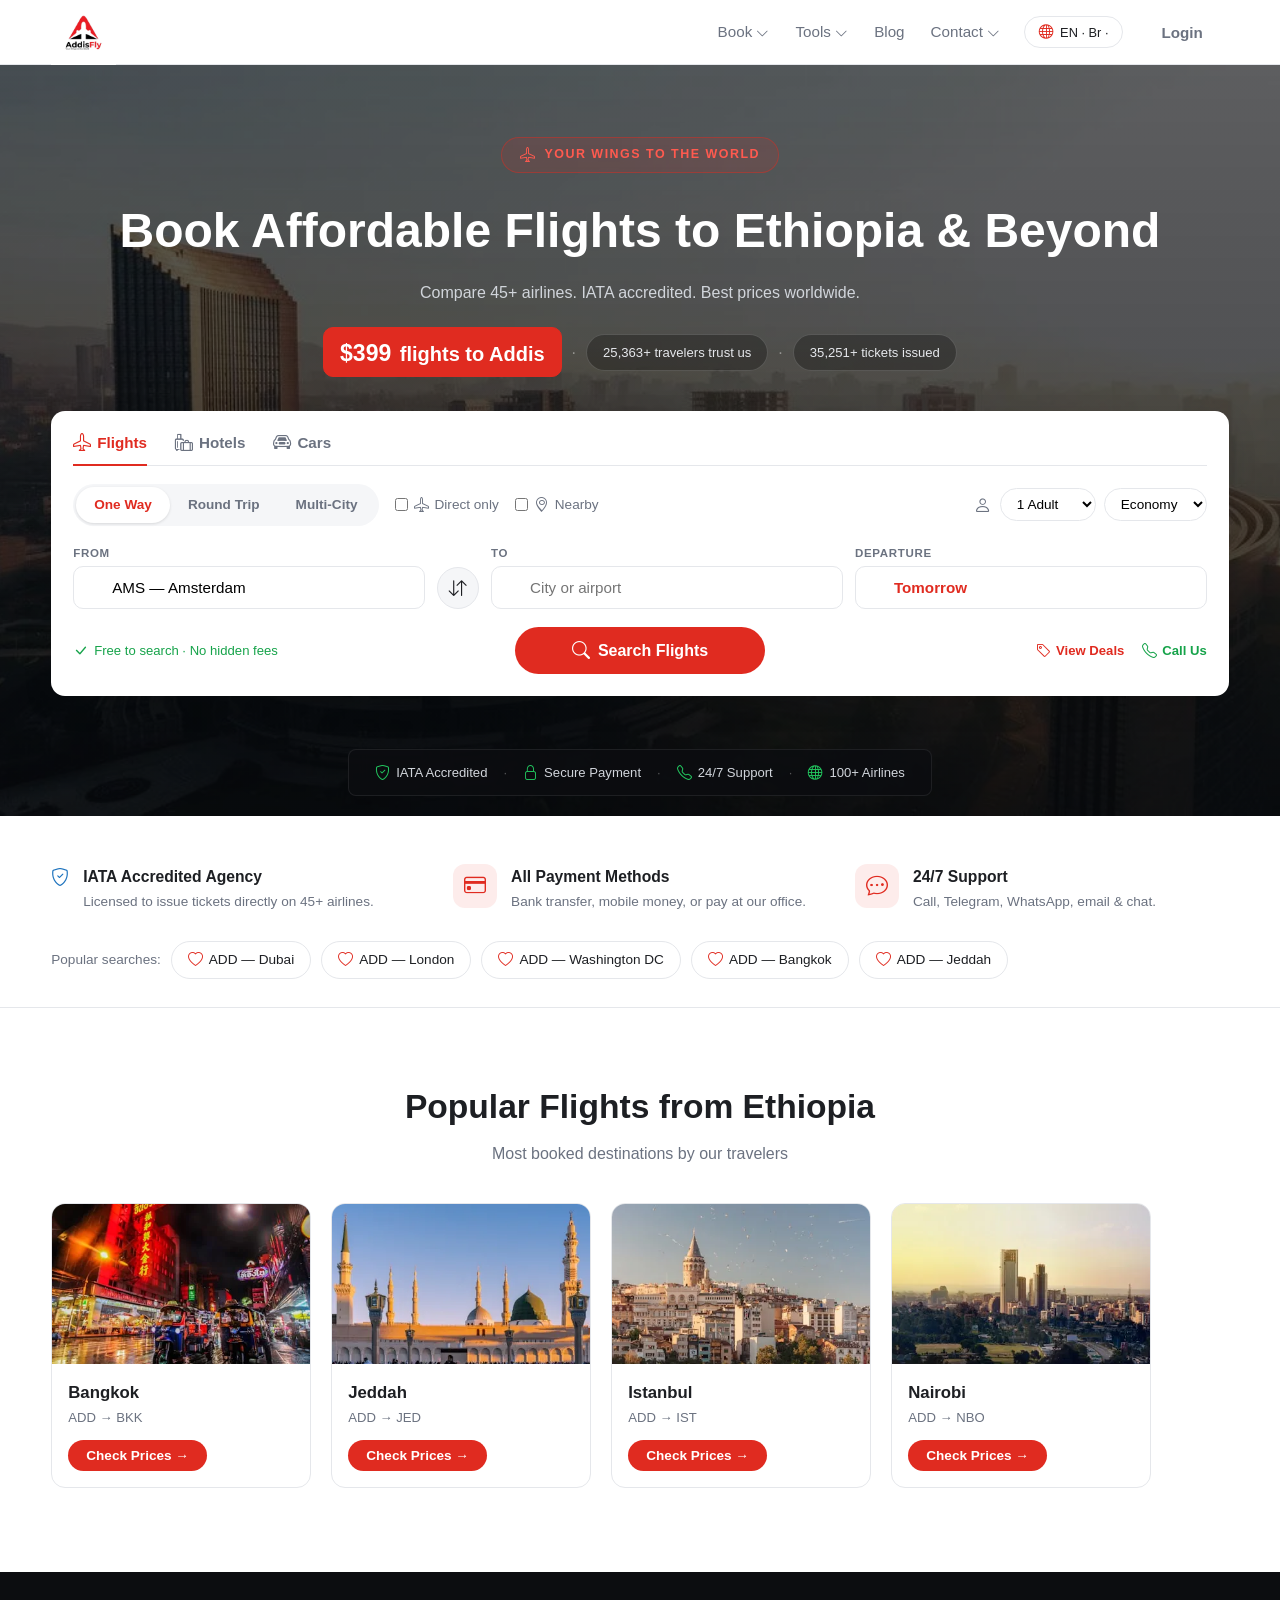
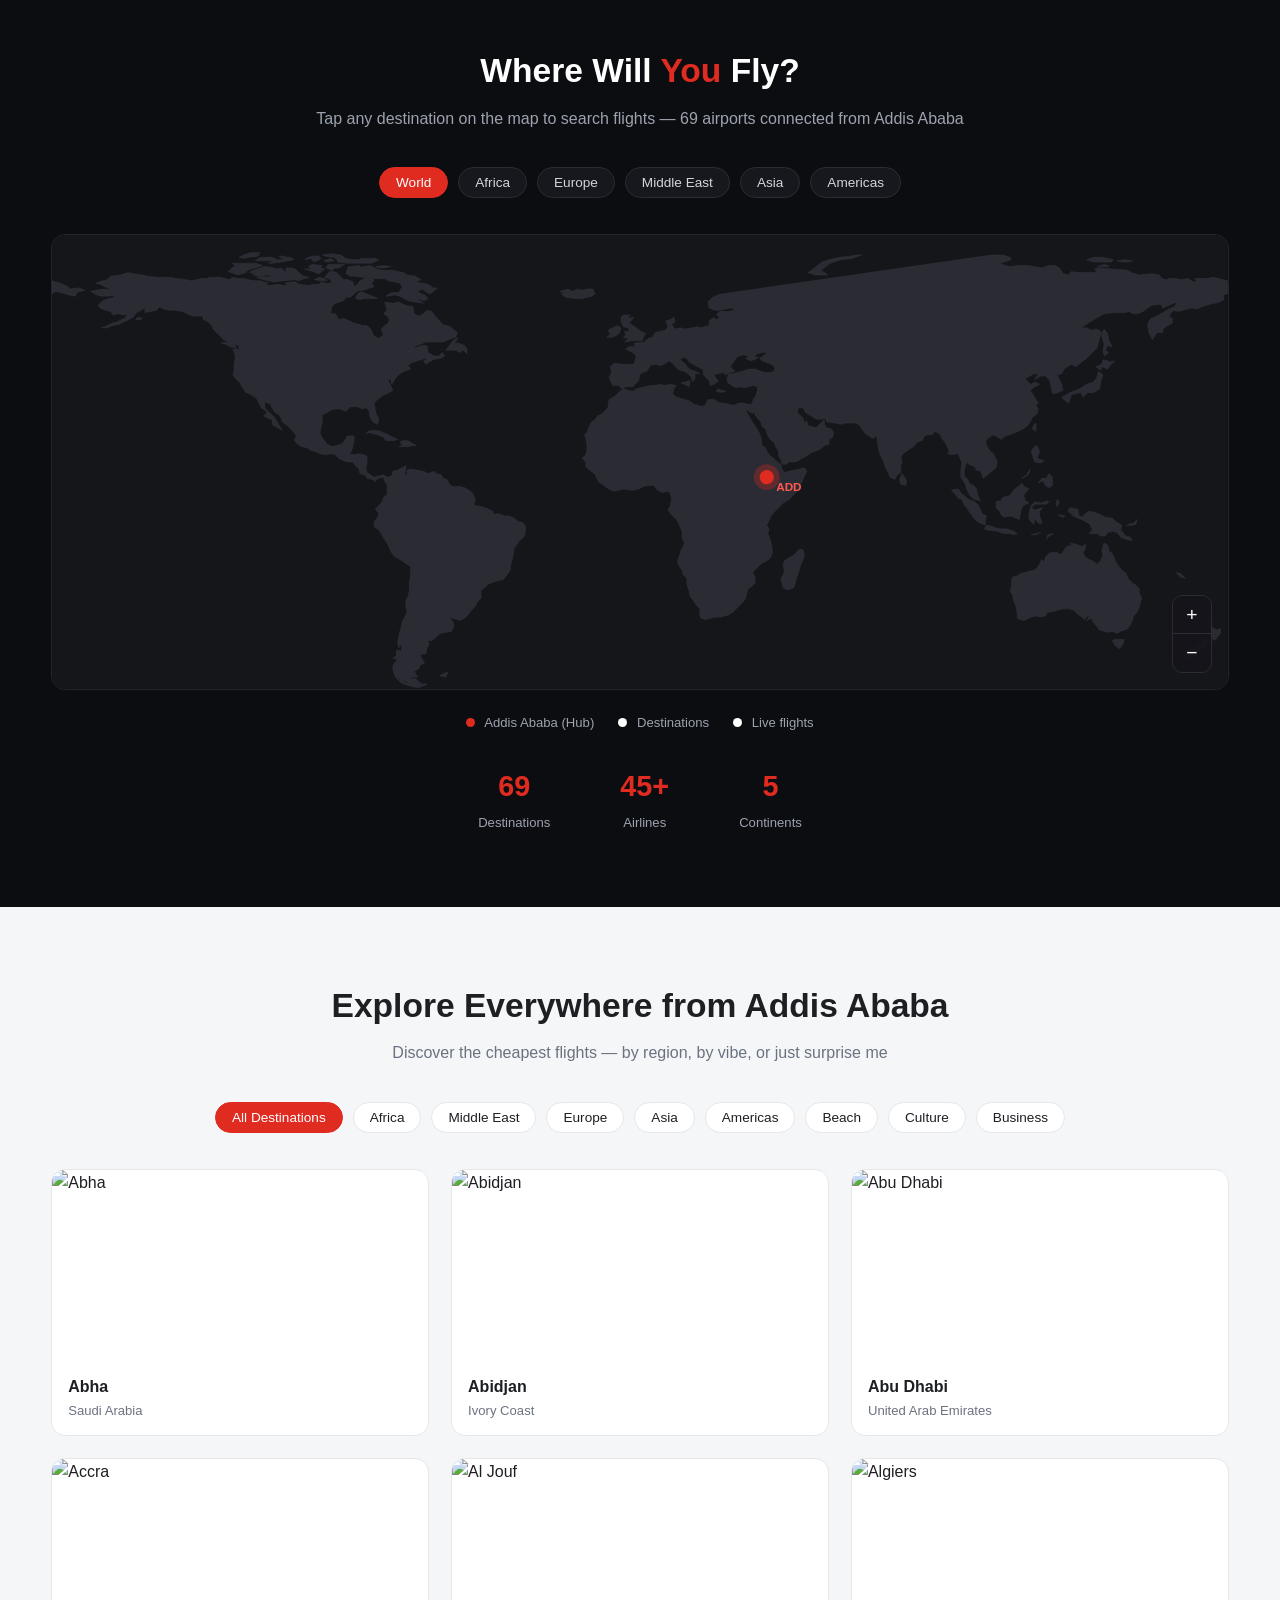
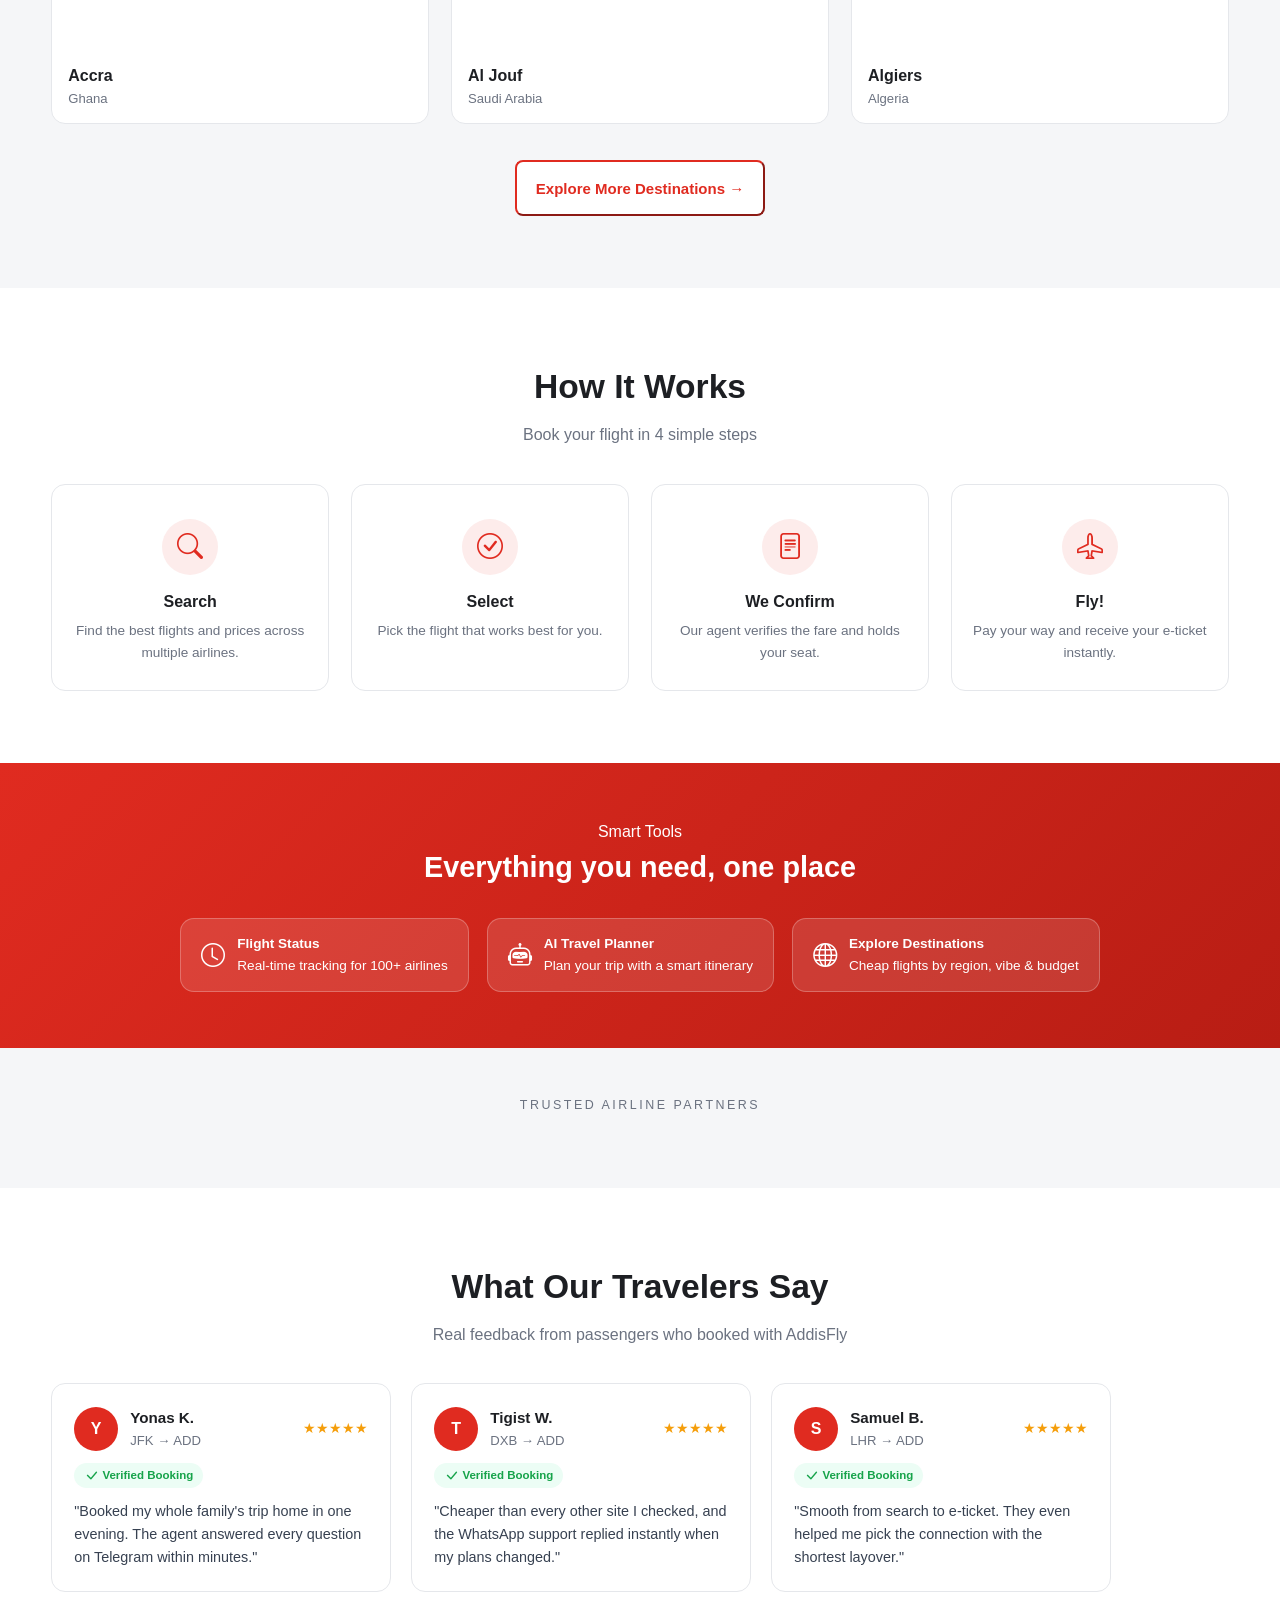
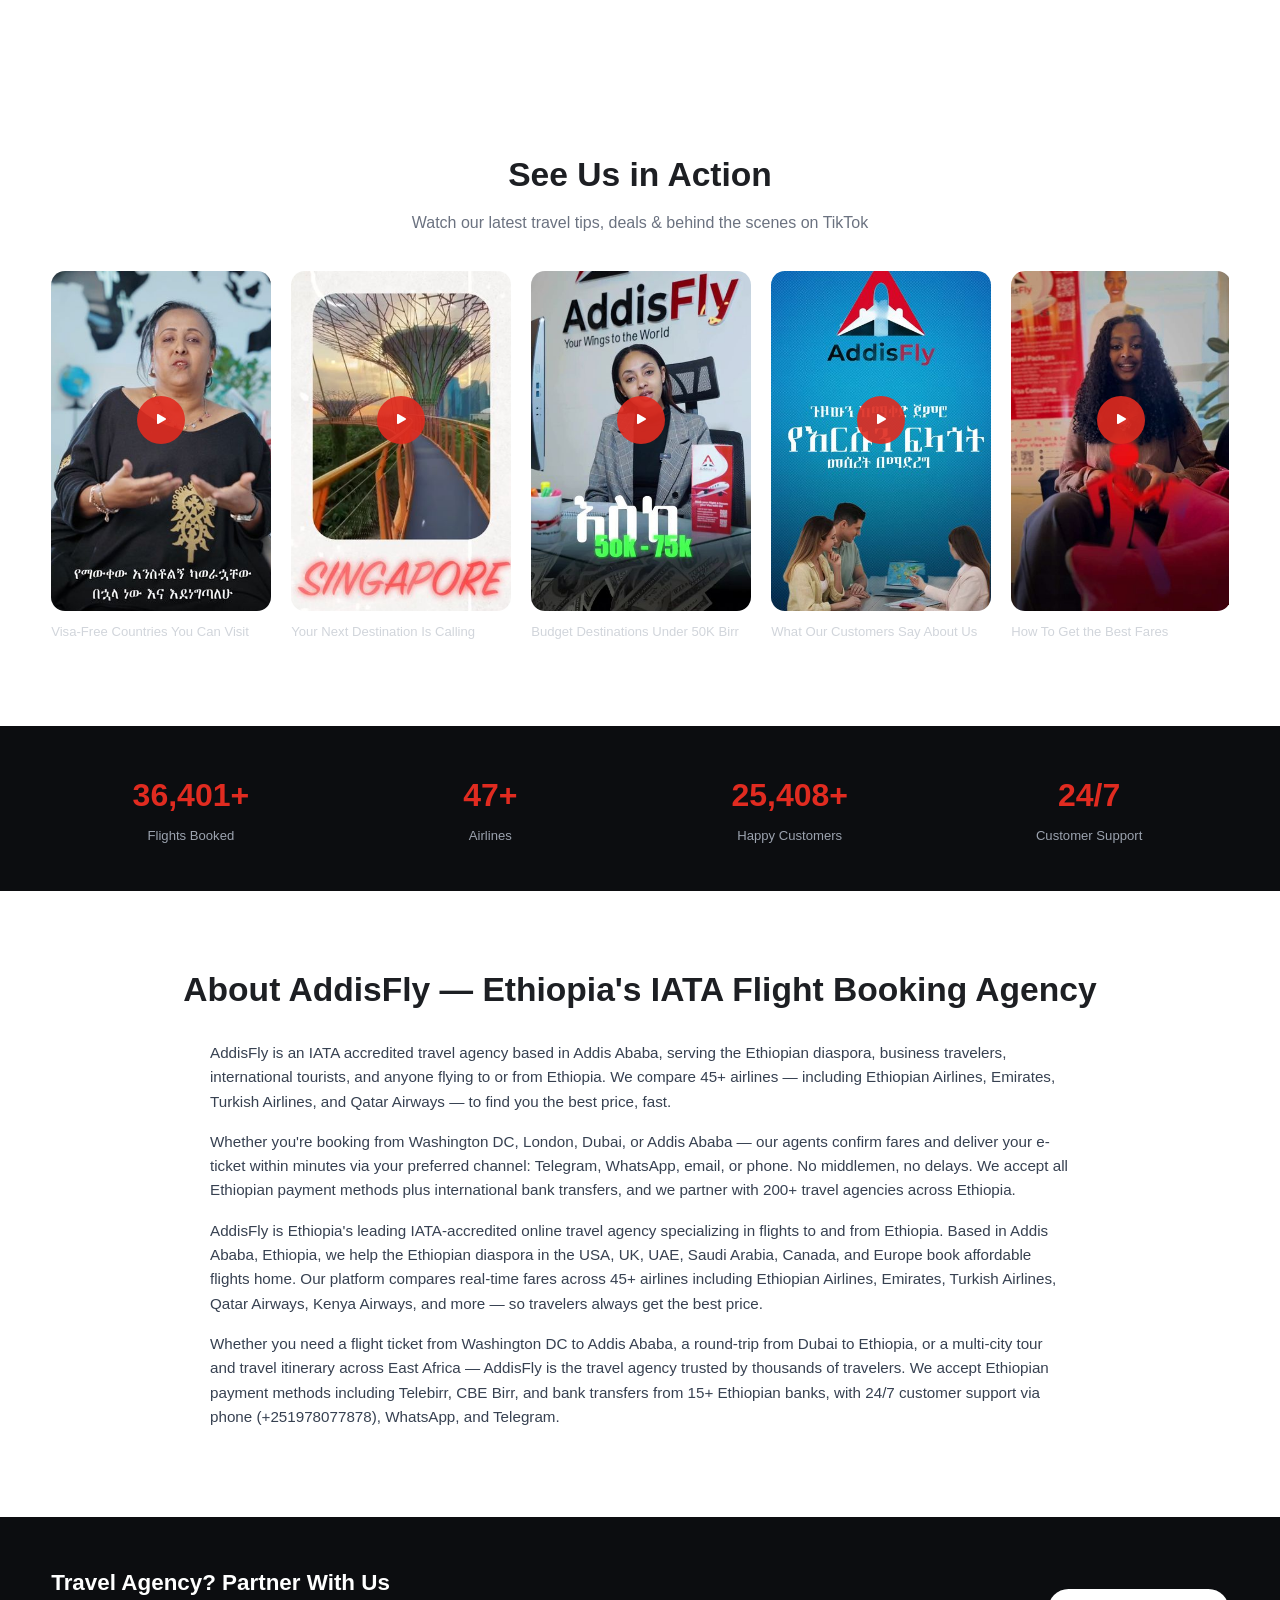
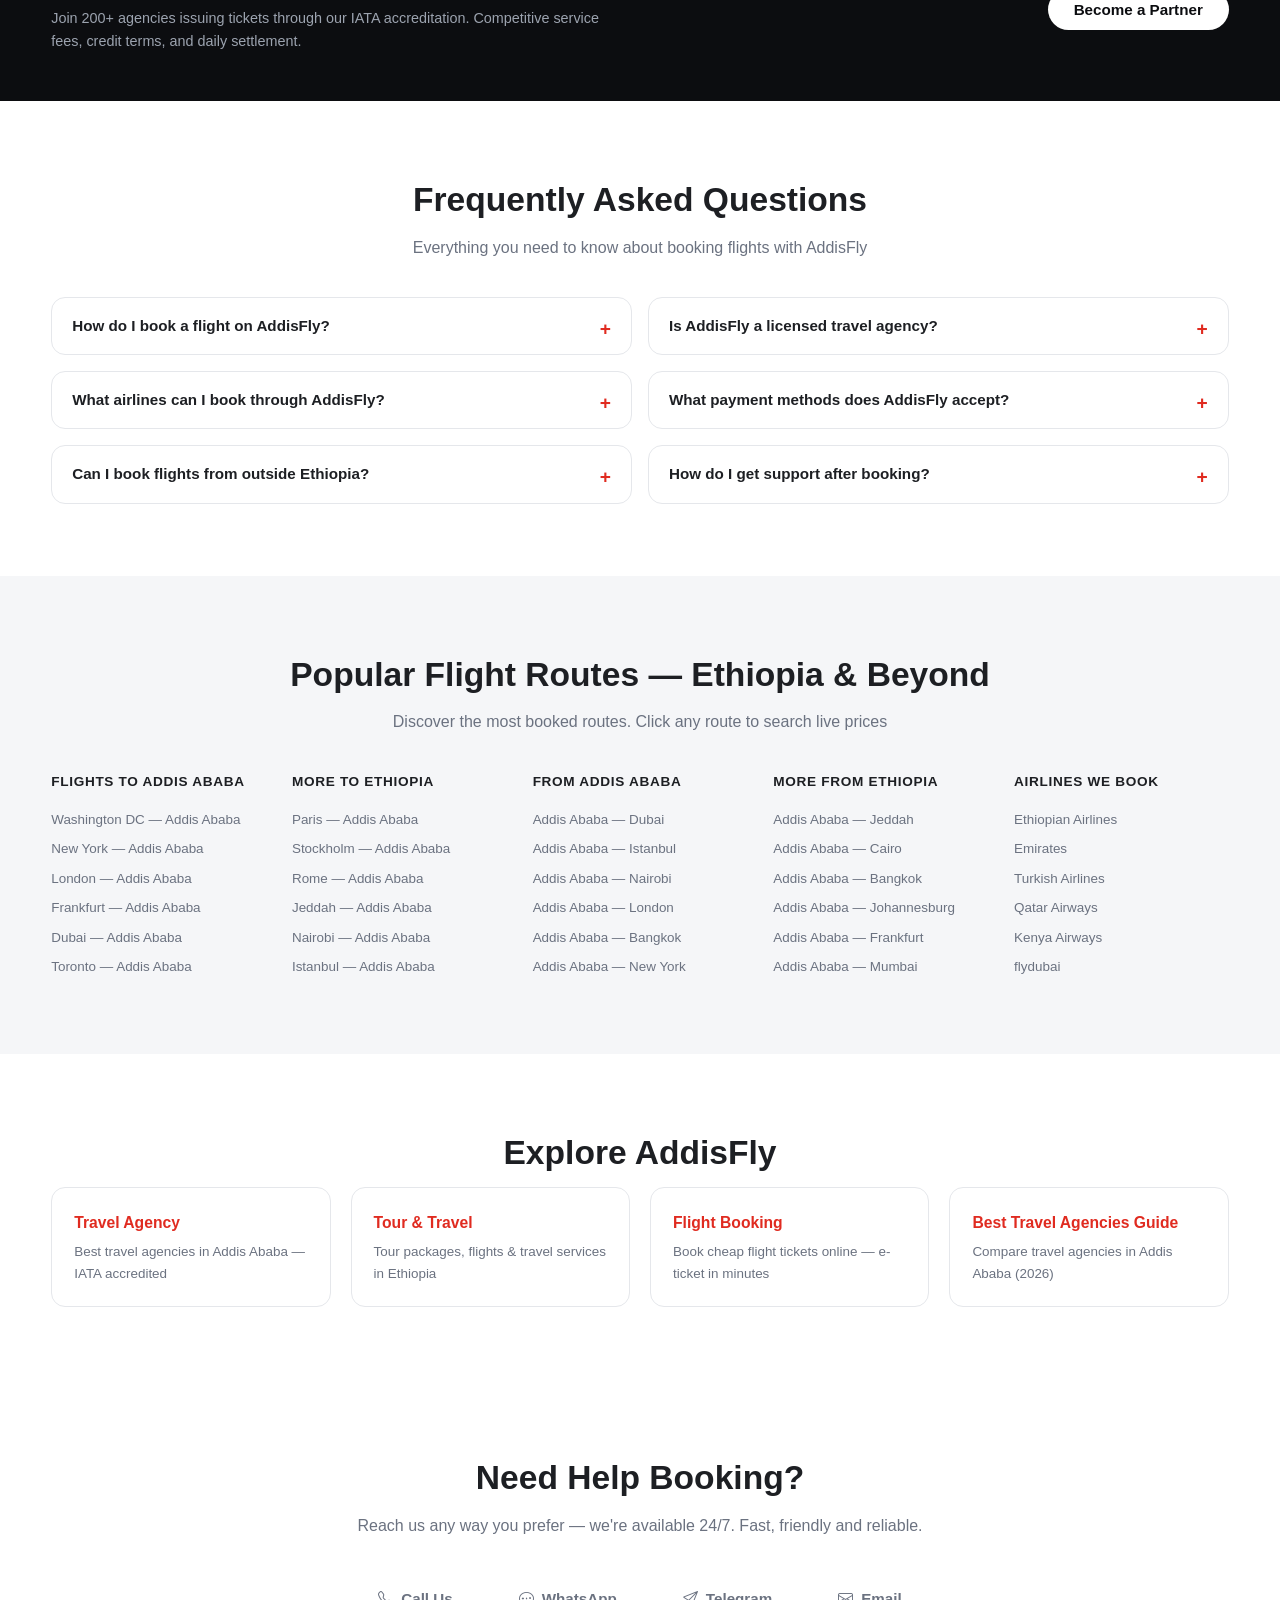
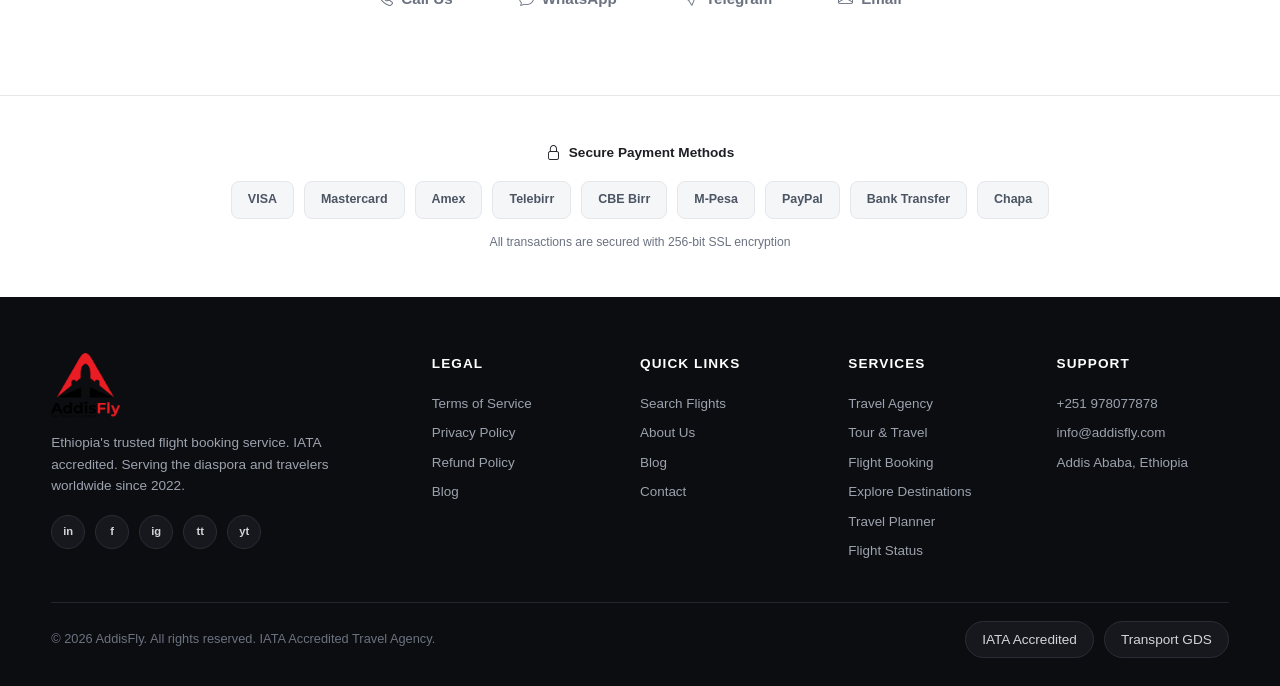
==== commit e284ddc9: "Update index.html" ====
--- a/index.html
+++ b/index.html
@@ -1,17 +1,15 @@
 <!DOCTYPE html>
 <html lang="en">
+
 <head>
   <meta charset="UTF-8" />
   <meta name="viewport" content="width=device-width, initial-scale=1.0" />
   <title>AddisFly Clone — Book Flights to Ethiopia &amp; Beyond</title>
-  
-
   <link rel="stylesheet" href="bootstrap-icons/bootstrap-icons.min.css" />
   <link rel="stylesheet" href="styles.css" />
 </head>
+
 <body>
-
- 
   <header class="site-header">
     <div class="container header-inner">
       <a href="#" class="logo">
@@ -64,8 +62,10 @@
               <input type="radio" name="trip" id="trip-multi" />
               <label for="trip-multi">Multi-City</label>
             </div>
-            <label class="check-option"><input type="checkbox" /> <i class="bi bi-airplane icon icon-sm"></i> Direct only</label>
-            <label class="check-option"><input type="checkbox" /> <i class="bi bi-geo-alt icon icon-sm"></i> Nearby</label>
+            <label class="check-option"><input type="checkbox" /> <i class="bi bi-airplane icon icon-sm"></i> Direct
+              only</label>
+            <label class="check-option"><input type="checkbox" /> <i class="bi bi-geo-alt icon icon-sm"></i>
+              Nearby</label>
             <div class="pax-select">
               <i class="bi bi-person icon icon-muted"></i>
               <select aria-label="Passengers">
@@ -84,7 +84,7 @@
             <div class="field">
               <label for="from">From</label>
               <div class="input-wrap">
-                
+
                 <input id="from" type="text" value="AMS — Amsterdam" />
               </div>
             </div>
@@ -104,7 +104,8 @@
           </div>
 
           <div class="search-footer">
-            <span class="free-note"><i class="bi bi-check-lg icon icon-sm"></i> Free to search &middot; No hidden fees</span>
+            <span class="free-note"><i class="bi bi-check-lg icon icon-sm"></i> Free to search &middot; No hidden
+              fees</span>
             <button class="btn btn-red search-btn"><i class="bi bi-search icon"></i> Search Flights</button>
             <div class="search-links">
               <a href="#" class="link-deals"><i class="bi bi-tag icon icon-sm"></i> View Deals</a>
@@ -210,7 +211,8 @@
     <section class="map-section section-dark section">
       <div class="container">
         <h2 class="section-title">Where Will <span class="accent">You</span> Fly?</h2>
-        <p class="section-sub">Tap any destination on the map to search flights — 69 airports connected from Addis Ababa</p>
+        <p class="section-sub">Tap any destination on the map to search flights — 69 airports connected from Addis Ababa
+        </p>
 
         <div class="filter-pills">
           <button class="pill pill-red">World</button>
@@ -224,7 +226,18 @@
         <!-- MAP -->
 
         <div class="world-map">
-          <svg class="map-svg" viewBox="0 0 1000 386.1" preserveAspectRatio="xMidYMid meet" role="img" aria-label="World map of destinations served from Addis Ababa"><rect width="1000" height="386.1" fill="#15161a"/><path d="M335 453L333 456L327 455L321 455L317 454L322 454L328 454L332 452L335 453ZM58 451L52 452L49 451L45 449L52 448L57 450ZM375 447L378 449L380 451L375 454L371 454L366 455L360 456L353 455L350 455L356 453L360 450L363 448L366 447L370 447L375 447ZM163 435L167 435L162 436L160 434ZM151 435L155 436L150 435L146 435L151 435ZM225 430L231 430L227 432L220 432L216 430L221 430L225 430ZM310 428L309 431L303 432L297 431L292 431L295 429L300 428L301 424L305 422L307 424L309 426ZM337 409L332 409L328 411L326 413L323 415L320 417L318 419L320 421L324 423L327 426L329 428L330 432L331 435L328 437L324 438L321 440L317 441L313 441L310 442L306 442L299 444L295 443L290 444L285 444L291 445L295 447L288 448L284 448L287 451L291 453L297 454L302 455L306 456L311 456L317 457L324 458L329 458L334 459L337 461L342 461L346 460L351 459L357 458L362 458L369 458L375 458L381 459L387 457L394 456L399 456L404 455L410 455L416 454L421 454L418 452L412 451L406 451L401 451L402 448L406 447L411 446L414 445L417 445L424 443L427 443L434 442L438 442L444 441L451 439L456 437L455 435L460 433L466 432L469 429L475 429L479 430L484 428L488 429L492 429L498 428L502 429L508 428L514 427L520 426L524 425L528 426L533 427L537 425L542 426L547 425L553 425L560 425L563 427L569 426L575 426L581 426L586 424L591 423L594 421L598 422L603 423L607 424L611 423L617 421L623 420L627 419L632 419L636 417L641 416L644 415L649 414L654 414L659 415L661 417L666 418L671 419L676 419L681 418L686 419L691 419L694 422L691 425L691 428L689 430L694 431L699 430L701 428L704 426L707 424L713 424L717 422L720 420L725 419L728 418L733 418L738 417L743 416L749 417L754 417L760 417L764 417L769 417L774 417L779 416L782 415L786 413L790 414L795 416L800 417L806 416L810 414L816 414L819 415L824 416L829 417L836 417L840 415L845 416L850 415L855 416L860 415L866 415L872 415L875 413L878 415L882 417L889 416L895 416L901 416L906 417L910 420L917 421L921 421L927 422L931 422L936 423L942 424L947 426L952 427L958 427L965 427L971 428L976 430L973 433L970 435L967 436L961 437L958 439L955 441L954 445L956 447L963 448L959 450L955 450L949 450L947 453L944 455L948 456L951 458L955 459L959 460L963 461L969 462L979 464L989 464L995 465L1000 466L1000 481L0 481L0 466L3 464L8 465L11 464L16 465L19 464L28 464L32 465L36 465L44 466L50 467L61 468L69 467L81 467L87 468L95 468L102 467L92 465L83 465L73 463L76 460L71 458L64 456L71 456L78 456L82 456L86 456L91 455L89 452L85 451L79 451L74 450L69 450L63 448L60 444L64 445L69 445L73 445L80 446L83 445L87 444L90 443L94 443L97 439L103 440L111 439L114 439L118 438L124 437L128 437L133 437L136 437L144 437L148 437L152 438L160 437L164 438L170 437L177 437L183 435L186 437L191 437L194 438L198 439L205 439L209 439L213 439L217 439L220 440L219 437L214 435L212 432L218 433L225 433L229 435L236 435L240 434L246 434L252 432L258 434L263 435L270 435L276 435L284 434L288 436L295 435L301 434L305 434L311 433L314 431L311 427L310 424L312 421L313 416L317 414L321 413L323 411L328 410L331 409L336 407L339 406L337 409ZM312 380L315 382L319 382L315 384L311 385L306 384L299 382L296 380L293 377L299 380L302 381L305 378L309 377L312 380ZM337 372L335 376L330 375L333 373L337 372ZM904 344L908 344L912 344L911 348L908 352L904 349L902 345ZM981 344L984 345L981 350L979 352L976 355L974 358L970 360L966 359L963 358L968 353L971 352L975 349L978 346L980 343ZM985 331L987 334L991 336L994 335L994 339L992 341L989 345L987 343L983 340L985 338L985 334L983 331L981 328L985 331ZM964 292L960 291L956 287L960 288L963 291ZM639 268L640 273L639 276L637 280L636 284L635 287L633 293L632 297L631 300L626 302L622 300L621 296L620 292L622 289L623 286L622 281L623 277L626 275L630 273L633 270L636 267L639 268ZM899 269L902 271L904 276L906 280L910 285L913 287L916 293L919 296L922 298L925 301L925 305L927 309L926 312L925 316L923 321L920 324L919 328L917 332L915 335L909 337L906 339L902 337L899 338L895 337L891 336L888 332L886 330L884 326L880 328L882 325L883 322L881 324L878 327L876 325L872 322L869 319L865 318L860 318L856 319L853 320L847 321L845 324L841 325L837 324L833 325L829 327L826 328L821 326L821 322L820 316L818 311L817 306L815 303L816 300L816 296L817 291L821 290L824 288L828 287L831 286L836 285L838 283L840 280L842 276L844 278L845 274L848 271L850 270L855 270L858 272L861 268L863 265L868 264L866 262L871 263L876 265L879 263L879 267L877 270L879 274L882 276L885 277L889 280L892 277L894 272L893 269L894 265L895 262L898 264L899 268ZM846 259L847 255L852 254L847 257ZM841 253L837 255L833 255L837 254L841 253ZM802 249L807 250L813 250L818 252L821 254L818 255L815 254L810 254L804 252L796 251L793 250L795 247L800 248ZM922 246L919 247L914 247L916 246L920 245L923 242L922 246ZM862 239L859 240L856 238L862 239ZM873 234L873 238L876 240L879 237L882 235L887 236L892 238L896 240L902 241L905 244L910 247L909 251L911 253L913 256L917 257L919 260L914 259L909 257L906 253L902 252L898 253L896 256L892 256L889 254L882 254L885 251L883 246L878 243L871 240L867 238L872 237L867 237L864 235L866 232L872 233ZM848 227L846 229L841 229L836 229L833 232L836 234L843 232L840 235L840 239L842 244L841 246L838 244L836 241L835 246L832 243L831 240L831 237L833 230L836 227L841 228L847 226ZM857 227L855 231L854 228L855 225L857 227ZM794 247L789 245L785 242L782 238L778 232L776 230L774 225L771 224L768 220L765 217L771 216L773 219L775 221L780 225L785 227L788 230L790 234L791 237L795 239L794 243L794 247ZM827 225L831 228L826 230L824 235L823 242L818 240L815 239L811 240L808 239L806 235L803 232L803 227L807 226L809 223L814 222L816 220L818 217L823 213L825 211L827 214L831 216L829 218L826 222L828 224ZM851 207L851 213L848 215L845 213L843 209L839 211L842 207L846 207L848 203L851 206ZM726 213L722 212L721 208L723 203L726 207L727 210L726 213ZM829 205L825 207L829 204L832 199L831 203ZM837 179L839 181L840 185L838 189L840 191L844 192L841 194L836 193L835 190L833 185L834 182L837 179ZM298 175L303 175L306 177L310 179L307 179L303 180L299 180L295 180L298 179L296 176ZM279 167L282 168L286 170L290 172L294 174L290 175L284 175L282 172L277 170L273 169L270 168L267 169L269 167L274 166L279 167ZM837 167L834 165L835 162L837 160L837 167ZM566 131L570 132L573 133L569 134L565 133ZM543 124L542 129L538 127L535 126L538 125L543 124ZM892 127L891 131L886 134L881 134L877 138L875 134L870 135L867 136L865 143L862 141L859 138L864 135L866 134L874 131L880 127L886 125L889 121L890 116L894 119L892 125ZM900 108L904 107L900 111L898 114L893 112L892 115L888 112L893 110L894 106L898 107ZM157 96L151 95L148 93L144 92L148 91L152 92L156 94ZM344 90L342 92L346 92L351 94L353 97L353 101L350 98L346 100L344 98L335 98L338 94L341 90L345 87ZM899 90L902 95L898 94L896 98L899 100L895 103L894 98L895 93L893 86L894 82L895 80L898 84L899 90ZM481 85L476 87L472 87L475 84L473 81L477 79L481 77L484 79L483 83L481 85ZM75 72L71 72L73 70L77 71ZM492 68L489 71L495 70L491 75L497 79L501 82L505 84L503 87L502 90L493 90L487 91L491 88L486 87L488 85L487 82L491 82L490 79L486 78L484 74L484 70L486 68L492 68ZM263 48L267 50L273 52L277 54L271 54L266 54L262 55L258 54L260 50L263 48ZM460 46L462 50L459 52L451 54L445 54L437 53L433 50L438 50L432 48L439 46L443 48L447 46L451 47L455 46L460 46ZM14 46L23 45L28 47L21 49L20 52L15 51L11 50L8 49L3 48L0 50L0 39L7 41L14 44ZM234 39L229 39L223 38L227 36L232 37L234 39ZM248 38L252 38L256 40L257 44L260 42L262 39L266 37L270 37L274 38L272 41L274 44L268 46L265 47L261 47L258 49L254 53L250 53L248 56L241 58L238 61L237 67L241 67L244 72L248 71L253 73L257 75L261 76L264 77L268 77L271 80L274 86L278 88L282 85L280 80L283 77L286 75L287 72L285 69L282 67L285 64L283 57L290 58L295 57L301 60L307 61L308 67L312 69L316 67L319 64L323 65L326 69L329 72L332 76L335 77L339 78L342 81L345 83L343 87L337 89L333 91L329 91L323 91L318 91L313 93L310 94L306 98L302 100L309 96L315 94L319 94L320 100L325 103L329 103L332 100L334 103L330 105L324 106L318 110L316 107L321 105L317 105L311 107L305 109L303 111L305 114L300 116L295 117L299 116L296 118L294 120L292 122L289 127L288 122L286 124L288 128L290 132L285 135L282 136L277 140L274 143L275 149L276 153L278 156L277 161L273 159L270 154L270 150L267 147L264 148L260 146L254 146L252 148L250 150L245 148L241 148L237 149L234 151L230 153L230 158L229 163L228 168L229 171L232 175L234 178L238 180L242 179L246 178L249 175L251 171L257 171L257 174L256 180L255 183L253 186L257 187L261 186L265 187L268 188L268 193L267 198L268 202L271 204L274 206L278 205L282 204L285 206L289 205L290 201L294 200L298 198L301 196L301 200L300 203L302 205L302 200L305 199L310 200L316 201L320 203L325 201L327 203L331 204L333 207L336 208L338 212L341 214L347 214L351 215L356 218L358 220L360 225L359 230L365 231L371 233L375 235L376 238L379 237L385 239L389 239L393 241L397 244L401 245L403 249L402 256L397 261L395 264L393 267L392 274L391 278L390 281L390 285L387 289L384 293L380 294L376 295L371 297L368 300L365 302L365 309L362 312L359 317L357 319L354 323L351 326L347 328L341 326L338 325L341 329L342 332L340 337L335 338L330 339L327 342L323 345L319 345L321 348L319 351L318 356L313 357L315 361L317 364L313 366L312 369L308 371L311 376L306 376L303 380L298 379L295 377L292 376L290 370L290 366L294 361L290 360L293 358L293 353L297 354L298 348L295 351L294 347L295 341L296 337L297 334L298 329L300 325L302 321L301 316L301 311L303 307L304 302L304 296L305 290L305 285L305 282L302 280L296 276L291 273L288 269L286 264L283 259L280 254L278 251L274 248L274 244L277 240L278 237L275 233L278 230L281 227L282 223L285 221L285 218L285 212L283 210L282 206L277 207L275 210L273 208L268 207L266 204L262 203L261 199L258 196L256 193L252 193L248 192L244 190L241 187L237 186L233 187L228 186L223 184L220 183L217 181L212 180L208 177L206 174L208 171L205 167L203 165L200 162L196 159L195 156L193 153L190 151L187 147L186 144L181 142L181 147L184 150L187 153L190 156L192 160L194 163L196 166L192 164L188 162L187 157L184 156L180 154L183 151L181 149L178 147L176 143L174 139L171 137L168 135L165 134L162 130L160 126L156 122L154 119L155 114L155 109L156 104L155 100L154 97L158 97L159 100L159 94L153 92L146 89L144 87L141 84L137 80L136 77L133 74L129 72L128 69L120 69L117 68L111 65L104 64L100 64L95 63L91 61L89 64L84 65L79 66L79 62L76 64L72 66L69 70L65 72L61 74L57 76L52 77L47 79L42 79L45 78L51 75L55 74L59 72L62 71L64 67L61 68L56 67L52 68L50 65L45 64L41 62L39 60L42 57L45 55L49 54L53 53L52 51L48 52L42 52L38 51L33 48L37 47L43 46L51 47L45 44L41 42L37 41L43 39L47 38L50 35L58 34L65 32L69 33L77 34L81 35L90 36L95 36L101 36L105 37L114 38L118 39L123 38L127 37L131 37L135 36L139 36L143 36L151 38L154 36L158 37L163 37L167 38L173 39L177 39L184 41L180 42L185 43L192 42L198 43L201 42L198 41L203 40L207 40L210 42L218 43L222 42L227 42L229 40L233 41L237 41L238 39L235 37L232 36L236 31L239 31L242 32L246 36L248 38ZM183 27L188 28L192 29L195 28L199 32L199 28L204 28L207 29L209 31L214 35L219 36L215 37L210 39L206 38L197 39L189 40L184 39L180 38L174 36L180 35L184 36L188 35L182 34L176 35L171 34L177 32L173 33L168 32L171 30L180 27ZM288 27L282 28L278 28L275 27L283 26L288 27ZM260 27L264 27L271 26L276 29L281 30L290 30L294 31L299 32L302 34L309 35L314 38L309 40L315 41L320 42L324 45L328 45L322 50L319 49L315 46L311 48L314 50L317 51L320 54L316 56L309 53L313 56L316 58L309 57L303 56L299 54L296 52L292 51L284 52L289 49L295 49L298 44L296 41L292 40L286 39L283 37L274 37L264 36L258 35L254 35L250 33L252 27L262 26ZM221 25L230 26L228 28L232 29L227 33L222 31L215 29L221 29L218 27L221 25ZM899 27L895 27L889 27L895 25L899 26ZM241 28L238 30L233 28L235 25L243 25L249 25L244 28ZM165 32L158 34L150 31L153 28L156 26L153 24L162 24L166 24L173 24L179 26L176 27L169 29L165 31ZM919 22L915 23L911 23L906 22L912 21L919 22ZM240 22L234 23L231 22L237 20L240 22ZM903 21L901 23L891 23L886 23L880 21L886 19L893 19L903 21ZM226 17L229 20L223 23L220 20L215 21L218 19L222 18L226 18ZM199 19L203 19L206 21L195 23L188 24L184 24L189 22L177 22L173 22L177 19L187 19L192 21L197 21L193 18L198 18ZM660 34L649 34L643 32L646 30L651 26L655 23L661 21L670 19L679 18L684 17L689 17L680 20L671 21L662 24L658 27L654 30L660 34ZM237 16L246 17L250 20L256 21L260 21L264 20L270 20L275 20L278 21L272 24L261 24L255 24L251 24L243 23L242 20L239 19L233 18L230 17L237 16ZM177 15L175 18L167 19L163 20L159 19L163 17L169 15L173 15L177 15ZM797 17L809 17L815 19L816 21L806 24L811 26L815 27L821 26L830 26L842 28L848 26L853 26L857 28L860 33L865 34L867 31L872 32L877 32L882 32L889 32L887 29L890 28L915 30L918 32L925 34L936 33L942 34L944 37L947 38L951 37L956 37L961 38L966 37L971 40L974 39L972 37L982 37L988 36L996 38L1000 39L1000 50L996 51L997 55L993 57L985 59L978 61L974 63L969 62L962 64L958 65L954 64L950 69L953 71L953 75L949 77L945 80L945 83L940 83L936 89L933 83L932 77L933 73L935 71L940 69L945 66L950 63L955 61L957 57L952 59L945 62L943 59L935 60L928 65L924 67L920 67L916 65L913 66L904 66L895 67L886 72L875 79L880 79L884 81L889 80L893 83L891 88L889 96L885 100L880 105L876 108L871 112L867 110L864 112L861 114L859 118L855 119L857 123L859 127L860 132L856 134L851 135L850 129L849 125L848 123L845 120L841 120L836 123L839 118L835 118L832 120L828 122L830 125L833 127L836 125L840 127L836 129L832 132L834 135L837 140L839 143L837 145L839 148L838 152L834 155L832 159L830 162L826 165L822 167L817 169L811 171L807 174L805 172L801 170L796 173L794 176L796 181L798 184L801 186L804 193L803 198L801 200L798 202L796 204L792 207L790 201L786 200L785 197L780 195L778 193L776 200L776 205L779 208L781 212L784 213L786 215L787 219L788 223L790 226L785 225L782 223L780 220L778 216L777 212L775 209L773 206L773 201L774 194L772 189L771 186L765 187L762 186L763 183L760 177L757 173L755 169L751 167L749 170L745 170L742 171L740 175L736 176L733 180L728 183L724 186L722 189L723 192L722 197L722 202L719 204L717 208L713 206L711 202L709 198L708 195L707 192L704 186L703 181L702 177L702 171L698 173L692 169L689 165L687 162L684 160L679 160L675 160L671 161L666 160L659 159L658 156L652 157L649 156L646 154L641 151L639 147L635 147L634 151L637 154L639 156L640 160L642 158L643 162L646 163L650 164L654 160L657 157L657 161L659 164L663 165L665 168L664 172L661 174L661 178L657 179L655 181L652 183L649 184L646 185L642 188L638 190L635 192L632 193L627 193L625 195L621 195L620 191L618 188L618 184L616 181L614 176L611 174L609 171L607 165L604 163L603 159L601 157L598 153L597 149L596 152L590 148L591 151L593 154L595 158L597 161L599 164L602 169L603 172L604 179L607 181L608 184L611 188L614 190L617 193L620 195L621 199L623 202L627 201L632 200L636 199L640 198L642 201L640 205L639 208L637 212L635 216L633 219L629 223L627 225L622 228L620 230L617 233L614 236L611 240L610 243L608 247L610 250L609 254L611 259L612 263L613 270L611 275L607 278L604 279L601 282L598 285L596 287L598 291L598 296L595 299L592 301L591 305L590 309L588 312L585 315L580 320L576 323L572 324L569 325L564 325L560 326L556 327L552 326L551 323L551 318L549 316L545 310L543 308L542 303L540 297L540 292L537 289L536 285L533 281L532 277L534 272L535 268L537 265L538 262L536 258L536 252L534 248L533 245L531 242L528 239L526 237L524 234L526 230L527 224L526 220L524 218L519 219L515 217L512 213L507 213L503 214L499 216L495 217L491 217L487 216L482 217L479 218L475 217L472 215L468 212L465 210L464 208L462 204L460 202L456 199L454 197L454 193L451 190L454 187L455 183L455 178L454 173L453 170L455 168L457 163L459 159L462 157L464 154L468 152L470 150L473 147L473 144L474 140L479 137L483 133L486 131L490 132L494 133L497 131L501 130L509 128L513 128L517 127L521 128L526 127L531 128L529 131L528 135L531 138L535 139L542 141L546 144L550 145L553 146L556 144L558 140L564 140L566 142L570 143L576 144L580 145L584 143L588 143L592 144L595 144L597 139L599 136L600 132L600 129L596 128L590 130L585 129L583 130L580 129L575 126L574 122L576 118L580 118L587 116L590 115L593 114L598 114L603 116L607 117L612 117L615 115L614 111L607 108L604 107L602 105L606 102L609 100L604 100L600 101L597 104L601 104L598 106L594 107L590 105L593 103L588 102L584 103L582 105L579 109L577 112L581 116L577 117L573 119L571 117L566 118L563 119L565 122L567 124L563 127L560 128L559 124L556 121L554 119L554 115L551 113L547 111L542 108L540 105L537 104L534 106L538 109L542 114L547 116L551 118L547 118L547 122L545 125L544 121L541 118L538 116L534 115L531 113L528 109L525 107L522 109L518 111L513 110L509 111L506 116L502 117L500 119L499 124L496 127L494 129L488 129L485 131L482 128L477 128L475 124L474 121L476 117L475 112L478 109L485 110L490 110L495 110L497 103L494 100L488 97L491 95L496 95L495 92L504 91L507 88L511 87L513 83L517 82L522 81L524 78L522 73L526 72L529 70L530 74L527 76L530 80L535 79L538 80L545 79L549 78L552 79L555 78L559 77L559 73L563 70L565 72L568 70L565 68L568 65L575 65L581 64L578 62L573 63L568 64L564 64L559 62L558 57L562 53L569 50L566 47L562 48L559 50L555 54L550 56L548 60L552 64L550 67L546 72L544 75L539 77L535 74L533 71L531 67L523 69L520 69L516 68L514 58L516 57L524 54L529 51L534 48L541 42L546 40L553 37L559 35L564 36L568 33L573 33L578 33L587 35L583 36L586 37L594 38L601 39L612 42L614 45L611 46L607 47L594 45L597 47L597 52L601 52L603 50L610 51L617 46L622 47L621 43L621 40L628 41L627 44L633 45L640 42L649 39L652 41L659 40L663 39L667 41L670 39L667 37L676 37L680 38L690 41L689 38L687 36L685 33L690 31L692 28L702 28L700 32L702 35L702 39L705 41L698 46L702 46L706 44L708 39L704 37L707 34L703 32L708 30L712 33L715 30L721 30L726 31L724 29L728 25L735 26L741 25L742 22L751 20L758 20L766 19L775 18L780 18L783 16L790 15L795 16L791 16L797 17ZM636 116L639 118L637 121L636 124L639 127L645 129L650 128L650 122L648 120L652 117L649 114L647 116L646 112L643 111L640 108L643 105L647 105L647 100L642 100L639 101L635 103L630 107L632 109L635 114ZM194 15L189 16L185 15L191 13L195 14ZM569 14L562 15L558 15L564 13L569 14ZM195 12L187 13L190 12L195 12ZM234 14L230 14L226 13L230 12L235 13ZM222 13L219 14L214 13L208 13L212 11L220 12ZM792 13L776 14L781 10L786 10L793 12ZM551 9L560 11L553 12L549 15L544 17L538 16L531 11L529 9L537 8L542 9L547 8L551 9ZM571 7L576 8L572 10L564 10L556 10L551 9L548 7L557 7L561 7L571 7ZM642 7L638 7L632 8L625 7L630 6L634 6L639 6L643 6ZM778 11L772 12L764 11L759 10L757 8L753 7L760 5L767 5L772 6L778 9ZM258 9L262 10L258 11L253 13L248 13L242 13L239 12L236 10L231 8L235 6L243 5L247 6L252 7L256 7L258 9ZM310 -0L317 -0L323 0L328 1L321 3L315 4L318 4L312 6L307 7L302 9L297 9L286 10L290 11L288 13L284 14L278 16L284 17L276 19L269 18L261 19L257 18L251 18L256 16L264 15L260 13L256 13L263 11L260 9L266 8L273 7L266 7L257 7L252 6L246 4L250 3L258 2L262 1L269 2L275 -0L280 -0L288 -0L298 -1L304 -0L310 -0ZM425 -1L442 1L437 2L426 2L411 2L423 2L431 3L436 3L443 4L456 3L465 4L455 7L444 8L451 8L448 10L445 12L449 17L444 17L440 18L445 19L443 22L446 24L440 24L443 26L438 27L433 29L439 32L435 35L429 32L427 35L434 36L430 38L423 40L415 41L409 42L405 45L399 47L393 48L389 49L387 50L386 54L381 56L381 61L380 64L376 64L371 62L366 62L363 60L361 57L357 54L355 50L351 47L353 41L357 40L359 36L356 37L352 38L348 37L349 34L357 35L352 33L347 32L348 29L344 26L341 23L337 22L330 19L324 19L316 19L310 19L306 18L302 17L309 16L315 16L303 15L296 14L307 11L317 10L311 8L323 5L327 5L333 3L341 2L350 2L360 2L367 3L371 3L376 4L370 2L379 -1L389 -1L393 -2L403 -2L425 -1Z" fill="#2a2b33" stroke="#34363f" stroke-width=".4"/><g><path d="M608 206Q399 110 171 136" fill="none" stroke="#e02b20" stroke-width=".6" opacity=".22"/><path d="M608 206Q445 110 256 114" fill="none" stroke="#e02b20" stroke-width=".6" opacity=".22"/><path d="M608 206Q463 118 294 117" fill="none" stroke="#e02b20" stroke-width=".6" opacity=".22"/><path d="M608 206Q446 123 266 137" fill="none" stroke="#e02b20" stroke-width=".6" opacity=".22"/><path d="M608 206Q430 124 235 147" fill="none" stroke="#e02b20" stroke-width=".6" opacity=".22"/><path d="M608 206Q477 217 371 296" fill="none" stroke="#e02b20" stroke-width=".6" opacity=".22"/><path d="M608 206Q532 176 451 190" fill="none" stroke="#e02b20" stroke-width=".6" opacity=".22"/><path d="M608 206Q547 194 489 216" fill="none" stroke="#e02b20" stroke-width=".6" opacity=".22"/><path d="M608 206Q553 154 479 138" fill="none" stroke="#e02b20" stroke-width=".6" opacity=".22"/><path d="M608 206Q569 153 509 129" fill="none" stroke="#e02b20" stroke-width=".6" opacity=".22"/><path d="M608 206Q569 146 506 116" fill="none" stroke="#e02b20" stroke-width=".6" opacity=".22"/><path d="M608 206Q562 126 482 82" fill="none" stroke="#e02b20" stroke-width=".6" opacity=".22"/><path d="M608 206Q577 132 513 85" fill="none" stroke="#e02b20" stroke-width=".6" opacity=".22"/><path d="M608 206Q577 141 517 102" fill="none" stroke="#e02b20" stroke-width=".6" opacity=".22"/><path d="M608 206Q592 143 546 97" fill="none" stroke="#e02b20" stroke-width=".6" opacity=".22"/><path d="M608 206Q600 139 558 86" fill="none" stroke="#e02b20" stroke-width=".6" opacity=".22"/><path d="M608 206Q584 150 534 114" fill="none" stroke="#e02b20" stroke-width=".6" opacity=".22"/><path d="M608 206Q604 151 572 107" fill="none" stroke="#e02b20" stroke-width=".6" opacity=".22"/><path d="M608 206Q589 124 531 63" fill="none" stroke="#e02b20" stroke-width=".6" opacity=".22"/><path d="M608 206Q609 129 569 63" fill="none" stroke="#e02b20" stroke-width=".6" opacity=".22"/><path d="M608 206Q598 159 566 125" fill="none" stroke="#e02b20" stroke-width=".6" opacity=".22"/><path d="M608 206Q613 170 599 137" fill="none" stroke="#e02b20" stroke-width=".6" opacity=".22"/><path d="M608 206Q615 184 610 162" fill="none" stroke="#e02b20" stroke-width=".6" opacity=".22"/><path d="M608 206Q618 177 611 148" fill="none" stroke="#e02b20" stroke-width=".6" opacity=".22"/><path d="M608 206Q628 181 633 149" fill="none" stroke="#e02b20" stroke-width=".6" opacity=".22"/><path d="M608 206Q636 190 652 163" fill="none" stroke="#e02b20" stroke-width=".6" opacity=".22"/><path d="M608 206Q669 193 714 151" fill="none" stroke="#e02b20" stroke-width=".6" opacity=".22"/><path d="M608 206Q680 198 737 154" fill="none" stroke="#e02b20" stroke-width=".6" opacity=".22"/><path d="M608 206Q659 205 702 177" fill="none" stroke="#e02b20" stroke-width=".6" opacity=".22"/><path d="M608 206Q663 215 716 194" fill="none" stroke="#e02b20" stroke-width=".6" opacity=".22"/><path d="M608 206Q728 193 824 119" fill="none" stroke="#e02b20" stroke-width=".6" opacity=".22"/><path d="M608 206Q732 207 838 144" fill="none" stroke="#e02b20" stroke-width=".6" opacity=".22"/><path d="M608 206Q758 208 888 132" fill="none" stroke="#e02b20" stroke-width=".6" opacity=".22"/><path d="M608 206Q717 215 815 166" fill="none" stroke="#e02b20" stroke-width=".6" opacity=".22"/><path d="M608 206Q696 223 780 192" fill="none" stroke="#e02b20" stroke-width=".6" opacity=".22"/><path d="M608 206Q693 239 782 223" fill="none" stroke="#e02b20" stroke-width=".6" opacity=".22"/><path d="M608 206Q724 230 836 190" fill="none" stroke="#e02b20" stroke-width=".6" opacity=".22"/><path d="M608 206Q664 224 722 211" fill="none" stroke="#e02b20" stroke-width=".6" opacity=".22"/><path d="M608 206Q615 204 620 199" fill="none" stroke="#e02b20" stroke-width=".6" opacity=".22"/><path d="M608 206Q614 218 626 225" fill="none" stroke="#e02b20" stroke-width=".6" opacity=".22"/><path d="M608 206Q590 219 581 240" fill="none" stroke="#e02b20" stroke-width=".6" opacity=".22"/><path d="M608 206Q602 228 609 250" fill="none" stroke="#e02b20" stroke-width=".6" opacity=".22"/><path d="M608 206Q587 240 586 280" fill="none" stroke="#e02b20" stroke-width=".6" opacity=".22"/><path d="M608 206Q563 257 552 325" fill="none" stroke="#e02b20" stroke-width=".6" opacity=".22"/><path d="M608 206Q617 194 619 180" fill="none" stroke="#e02b20" stroke-width=".6" opacity=".22"/></g><g><circle cx="171" cy="136" r="7" fill="rgba(224,43,32,.18)"/><circle cx="171" cy="136" r="3.2" fill="#e02b20"/><text x="177" y="139" class="map-label">LAX</text><circle cx="256" cy="114" r="7" fill="rgba(224,43,32,.18)"/><circle cx="256" cy="114" r="3.2" fill="#e02b20"/><text x="262" y="117" class="map-label">ORD</text><circle cx="294" cy="117" r="7" fill="rgba(224,43,32,.18)"/><circle cx="294" cy="117" r="3.2" fill="#e02b20"/><text x="300" y="120" class="map-label">EWR</text><circle cx="266" cy="137" r="7" fill="rgba(224,43,32,.18)"/><circle cx="266" cy="137" r="3.2" fill="#e02b20"/><text x="272" y="140" class="map-label">ATL</text><circle cx="235" cy="147" r="7" fill="rgba(224,43,32,.18)"/><circle cx="235" cy="147" r="3.2" fill="#e02b20"/><text x="241" y="150" class="map-label">IAH</text><circle cx="371" cy="296" r="7" fill="rgba(224,43,32,.18)"/><circle cx="371" cy="296" r="3.2" fill="#e02b20"/><text x="377" y="299" class="map-label">GRU</text><circle cx="451" cy="190" r="7" fill="rgba(224,43,32,.18)"/><circle cx="451" cy="190" r="3.2" fill="#e02b20"/><text x="457" y="193" class="map-label">DKR</text><circle cx="489" cy="216" r="7" fill="rgba(224,43,32,.18)"/><circle cx="489" cy="216" r="3.2" fill="#e02b20"/><text x="495" y="219" class="map-label">ABJ</text><circle cx="479" cy="138" r="7" fill="rgba(224,43,32,.18)"/><circle cx="479" cy="138" r="3.2" fill="#e02b20"/><text x="485" y="141" class="map-label">CMN</text><circle cx="509" cy="129" r="7" fill="rgba(224,43,32,.18)"/><circle cx="509" cy="129" r="3.2" fill="#e02b20"/><text x="515" y="132" class="map-label">ALG</text><circle cx="506" cy="116" r="7" fill="rgba(224,43,32,.18)"/><circle cx="506" cy="116" r="3.2" fill="#e02b20"/><text x="512" y="119" class="map-label">BCN</text><circle cx="482" cy="82" r="7" fill="rgba(224,43,32,.18)"/><circle cx="482" cy="82" r="3.2" fill="#e02b20"/><text x="488" y="85" class="map-label">DUB</text><circle cx="513" cy="85" r="7" fill="rgba(224,43,32,.18)"/><circle cx="513" cy="85" r="3.2" fill="#e02b20"/><text x="519" y="88" class="map-label">AMS</text><circle cx="517" cy="102" r="7" fill="rgba(224,43,32,.18)"/><circle cx="517" cy="102" r="3.2" fill="#e02b20"/><text x="523" y="105" class="map-label">GVA</text><circle cx="546" cy="97" r="7" fill="rgba(224,43,32,.18)"/><circle cx="546" cy="97" r="3.2" fill="#e02b20"/><text x="552" y="100" class="map-label">VIE</text><circle cx="558" cy="86" r="7" fill="rgba(224,43,32,.18)"/><circle cx="558" cy="86" r="3.2" fill="#e02b20"/><text x="564" y="89" class="map-label">WAW</text><circle cx="534" cy="114" r="7" fill="rgba(224,43,32,.18)"/><circle cx="534" cy="114" r="3.2" fill="#e02b20"/><text x="540" y="117" class="map-label">FCO</text><circle cx="572" cy="107" r="7" fill="rgba(224,43,32,.18)"/><circle cx="572" cy="107" r="3.2" fill="#e02b20"/><text x="578" y="110" class="map-label">OTP</text><circle cx="531" cy="63" r="7" fill="rgba(224,43,32,.18)"/><circle cx="531" cy="63" r="3.2" fill="#e02b20"/><text x="537" y="66" class="map-label">OSL</text><circle cx="569" cy="63" r="7" fill="rgba(224,43,32,.18)"/><circle cx="569" cy="63" r="3.2" fill="#e02b20"/><text x="575" y="66" class="map-label">HEL</text><circle cx="566" cy="125" r="7" fill="rgba(224,43,32,.18)"/><circle cx="566" cy="125" r="3.2" fill="#e02b20"/><text x="572" y="128" class="map-label">ATH</text><circle cx="599" cy="137" r="7" fill="rgba(224,43,32,.18)"/><circle cx="599" cy="137" r="3.2" fill="#e02b20"/><text x="605" y="140" class="map-label">BEY</text><circle cx="610" cy="162" r="7" fill="rgba(255,255,255,.18)"/><circle cx="610" cy="162" r="3.2" fill="#fff"/><text x="616" y="165" class="map-label">MED</text><circle cx="611" cy="148" r="7" fill="rgba(224,43,32,.18)"/><circle cx="611" cy="148" r="3.2" fill="#e02b20"/><text x="617" y="151" class="map-label">AJF</text><circle cx="633" cy="149" r="7" fill="rgba(224,43,32,.18)"/><circle cx="633" cy="149" r="3.2" fill="#e02b20"/><text x="639" y="152" class="map-label">KWI</text><circle cx="652" cy="163" r="7" fill="rgba(255,255,255,.18)"/><circle cx="652" cy="163" r="3.2" fill="#fff"/><text x="658" y="166" class="map-label">AUH</text><circle cx="714" cy="151" r="7" fill="rgba(224,43,32,.18)"/><circle cx="714" cy="151" r="3.2" fill="#e02b20"/><text x="720" y="154" class="map-label">DEL</text><circle cx="737" cy="154" r="7" fill="rgba(224,43,32,.18)"/><circle cx="737" cy="154" r="3.2" fill="#e02b20"/><text x="743" y="157" class="map-label">KTM</text><circle cx="702" cy="177" r="7" fill="rgba(224,43,32,.18)"/><circle cx="702" cy="177" r="3.2" fill="#e02b20"/><text x="708" y="180" class="map-label">BOM</text><circle cx="716" cy="194" r="7" fill="rgba(224,43,32,.18)"/><circle cx="716" cy="194" r="3.2" fill="#e02b20"/><text x="722" y="197" class="map-label">BLR</text><circle cx="824" cy="119" r="7" fill="rgba(224,43,32,.18)"/><circle cx="824" cy="119" r="3.2" fill="#e02b20"/><text x="830" y="122" class="map-label">PEK</text><circle cx="838" cy="144" r="7" fill="rgba(224,43,32,.18)"/><circle cx="838" cy="144" r="3.2" fill="#e02b20"/><text x="844" y="147" class="map-label">PVG</text><circle cx="888" cy="132" r="7" fill="rgba(224,43,32,.18)"/><circle cx="888" cy="132" r="3.2" fill="#e02b20"/><text x="894" y="135" class="map-label">HND</text><circle cx="815" cy="166" r="7" fill="rgba(224,43,32,.18)"/><circle cx="815" cy="166" r="3.2" fill="#e02b20"/><text x="821" y="169" class="map-label">CAN</text><circle cx="780" cy="192" r="7" fill="rgba(224,43,32,.18)"/><circle cx="780" cy="192" r="3.2" fill="#e02b20"/><text x="786" y="195" class="map-label">BKK</text><circle cx="782" cy="223" r="7" fill="rgba(224,43,32,.18)"/><circle cx="782" cy="223" r="3.2" fill="#e02b20"/><text x="788" y="226" class="map-label">KUL</text><circle cx="836" cy="190" r="7" fill="rgba(224,43,32,.18)"/><circle cx="836" cy="190" r="3.2" fill="#e02b20"/><text x="842" y="193" class="map-label">MNL</text><circle cx="722" cy="211" r="7" fill="rgba(224,43,32,.18)"/><circle cx="722" cy="211" r="3.2" fill="#e02b20"/><text x="728" y="214" class="map-label">CMB</text><circle cx="620" cy="199" r="7" fill="rgba(224,43,32,.18)"/><circle cx="620" cy="199" r="3.2" fill="#e02b20"/><text x="626" y="202" class="map-label">JIB</text><circle cx="626" cy="225" r="7" fill="rgba(224,43,32,.18)"/><circle cx="626" cy="225" r="3.2" fill="#e02b20"/><text x="632" y="228" class="map-label">MGQ</text><circle cx="581" cy="240" r="7" fill="rgba(255,255,255,.18)"/><circle cx="581" cy="240" r="3.2" fill="#fff"/><text x="587" y="243" class="map-label">BJM</text><circle cx="609" cy="250" r="7" fill="rgba(224,43,32,.18)"/><circle cx="609" cy="250" r="3.2" fill="#e02b20"/><text x="615" y="253" class="map-label">DAR</text><circle cx="586" cy="280" r="7" fill="rgba(224,43,32,.18)"/><circle cx="586" cy="280" r="3.2" fill="#e02b20"/><text x="592" y="283" class="map-label">HRE</text><circle cx="552" cy="325" r="7" fill="rgba(224,43,32,.18)"/><circle cx="552" cy="325" r="3.2" fill="#e02b20"/><text x="558" y="328" class="map-label">CPT</text><circle cx="619" cy="180" r="7" fill="rgba(224,43,32,.18)"/><circle cx="619" cy="180" r="3.2" fill="#e02b20"/><text x="625" y="183" class="map-label">AHB</text></g><g><circle class="hub-pulse" cx="608" cy="206" r="11" fill="rgba(224,43,32,.30)"/><circle cx="608" cy="206" r="6" fill="#e02b20"/><text x="616" y="218" class="map-label map-label-hub">ADD</text></g></svg>
+          <svg class="map-svg" viewBox="0 0 1000 386.1" preserveAspectRatio="xMidYMid meet" role="img"
+            aria-label="World map of destinations served from Addis Ababa">
+            <rect width="1000" height="386.1" fill="#15161a" />
+            <path
+              d="M335 453L333 456L327 455L321 455L317 454L322 454L328 454L332 452L335 453ZM58 451L52 452L49 451L45 449L52 448L57 450ZM375 447L378 449L380 451L375 454L371 454L366 455L360 456L353 455L350 455L356 453L360 450L363 448L366 447L370 447L375 447ZM163 435L167 435L162 436L160 434ZM151 435L155 436L150 435L146 435L151 435ZM225 430L231 430L227 432L220 432L216 430L221 430L225 430ZM310 428L309 431L303 432L297 431L292 431L295 429L300 428L301 424L305 422L307 424L309 426ZM337 409L332 409L328 411L326 413L323 415L320 417L318 419L320 421L324 423L327 426L329 428L330 432L331 435L328 437L324 438L321 440L317 441L313 441L310 442L306 442L299 444L295 443L290 444L285 444L291 445L295 447L288 448L284 448L287 451L291 453L297 454L302 455L306 456L311 456L317 457L324 458L329 458L334 459L337 461L342 461L346 460L351 459L357 458L362 458L369 458L375 458L381 459L387 457L394 456L399 456L404 455L410 455L416 454L421 454L418 452L412 451L406 451L401 451L402 448L406 447L411 446L414 445L417 445L424 443L427 443L434 442L438 442L444 441L451 439L456 437L455 435L460 433L466 432L469 429L475 429L479 430L484 428L488 429L492 429L498 428L502 429L508 428L514 427L520 426L524 425L528 426L533 427L537 425L542 426L547 425L553 425L560 425L563 427L569 426L575 426L581 426L586 424L591 423L594 421L598 422L603 423L607 424L611 423L617 421L623 420L627 419L632 419L636 417L641 416L644 415L649 414L654 414L659 415L661 417L666 418L671 419L676 419L681 418L686 419L691 419L694 422L691 425L691 428L689 430L694 431L699 430L701 428L704 426L707 424L713 424L717 422L720 420L725 419L728 418L733 418L738 417L743 416L749 417L754 417L760 417L764 417L769 417L774 417L779 416L782 415L786 413L790 414L795 416L800 417L806 416L810 414L816 414L819 415L824 416L829 417L836 417L840 415L845 416L850 415L855 416L860 415L866 415L872 415L875 413L878 415L882 417L889 416L895 416L901 416L906 417L910 420L917 421L921 421L927 422L931 422L936 423L942 424L947 426L952 427L958 427L965 427L971 428L976 430L973 433L970 435L967 436L961 437L958 439L955 441L954 445L956 447L963 448L959 450L955 450L949 450L947 453L944 455L948 456L951 458L955 459L959 460L963 461L969 462L979 464L989 464L995 465L1000 466L1000 481L0 481L0 466L3 464L8 465L11 464L16 465L19 464L28 464L32 465L36 465L44 466L50 467L61 468L69 467L81 467L87 468L95 468L102 467L92 465L83 465L73 463L76 460L71 458L64 456L71 456L78 456L82 456L86 456L91 455L89 452L85 451L79 451L74 450L69 450L63 448L60 444L64 445L69 445L73 445L80 446L83 445L87 444L90 443L94 443L97 439L103 440L111 439L114 439L118 438L124 437L128 437L133 437L136 437L144 437L148 437L152 438L160 437L164 438L170 437L177 437L183 435L186 437L191 437L194 438L198 439L205 439L209 439L213 439L217 439L220 440L219 437L214 435L212 432L218 433L225 433L229 435L236 435L240 434L246 434L252 432L258 434L263 435L270 435L276 435L284 434L288 436L295 435L301 434L305 434L311 433L314 431L311 427L310 424L312 421L313 416L317 414L321 413L323 411L328 410L331 409L336 407L339 406L337 409ZM312 380L315 382L319 382L315 384L311 385L306 384L299 382L296 380L293 377L299 380L302 381L305 378L309 377L312 380ZM337 372L335 376L330 375L333 373L337 372ZM904 344L908 344L912 344L911 348L908 352L904 349L902 345ZM981 344L984 345L981 350L979 352L976 355L974 358L970 360L966 359L963 358L968 353L971 352L975 349L978 346L980 343ZM985 331L987 334L991 336L994 335L994 339L992 341L989 345L987 343L983 340L985 338L985 334L983 331L981 328L985 331ZM964 292L960 291L956 287L960 288L963 291ZM639 268L640 273L639 276L637 280L636 284L635 287L633 293L632 297L631 300L626 302L622 300L621 296L620 292L622 289L623 286L622 281L623 277L626 275L630 273L633 270L636 267L639 268ZM899 269L902 271L904 276L906 280L910 285L913 287L916 293L919 296L922 298L925 301L925 305L927 309L926 312L925 316L923 321L920 324L919 328L917 332L915 335L909 337L906 339L902 337L899 338L895 337L891 336L888 332L886 330L884 326L880 328L882 325L883 322L881 324L878 327L876 325L872 322L869 319L865 318L860 318L856 319L853 320L847 321L845 324L841 325L837 324L833 325L829 327L826 328L821 326L821 322L820 316L818 311L817 306L815 303L816 300L816 296L817 291L821 290L824 288L828 287L831 286L836 285L838 283L840 280L842 276L844 278L845 274L848 271L850 270L855 270L858 272L861 268L863 265L868 264L866 262L871 263L876 265L879 263L879 267L877 270L879 274L882 276L885 277L889 280L892 277L894 272L893 269L894 265L895 262L898 264L899 268ZM846 259L847 255L852 254L847 257ZM841 253L837 255L833 255L837 254L841 253ZM802 249L807 250L813 250L818 252L821 254L818 255L815 254L810 254L804 252L796 251L793 250L795 247L800 248ZM922 246L919 247L914 247L916 246L920 245L923 242L922 246ZM862 239L859 240L856 238L862 239ZM873 234L873 238L876 240L879 237L882 235L887 236L892 238L896 240L902 241L905 244L910 247L909 251L911 253L913 256L917 257L919 260L914 259L909 257L906 253L902 252L898 253L896 256L892 256L889 254L882 254L885 251L883 246L878 243L871 240L867 238L872 237L867 237L864 235L866 232L872 233ZM848 227L846 229L841 229L836 229L833 232L836 234L843 232L840 235L840 239L842 244L841 246L838 244L836 241L835 246L832 243L831 240L831 237L833 230L836 227L841 228L847 226ZM857 227L855 231L854 228L855 225L857 227ZM794 247L789 245L785 242L782 238L778 232L776 230L774 225L771 224L768 220L765 217L771 216L773 219L775 221L780 225L785 227L788 230L790 234L791 237L795 239L794 243L794 247ZM827 225L831 228L826 230L824 235L823 242L818 240L815 239L811 240L808 239L806 235L803 232L803 227L807 226L809 223L814 222L816 220L818 217L823 213L825 211L827 214L831 216L829 218L826 222L828 224ZM851 207L851 213L848 215L845 213L843 209L839 211L842 207L846 207L848 203L851 206ZM726 213L722 212L721 208L723 203L726 207L727 210L726 213ZM829 205L825 207L829 204L832 199L831 203ZM837 179L839 181L840 185L838 189L840 191L844 192L841 194L836 193L835 190L833 185L834 182L837 179ZM298 175L303 175L306 177L310 179L307 179L303 180L299 180L295 180L298 179L296 176ZM279 167L282 168L286 170L290 172L294 174L290 175L284 175L282 172L277 170L273 169L270 168L267 169L269 167L274 166L279 167ZM837 167L834 165L835 162L837 160L837 167ZM566 131L570 132L573 133L569 134L565 133ZM543 124L542 129L538 127L535 126L538 125L543 124ZM892 127L891 131L886 134L881 134L877 138L875 134L870 135L867 136L865 143L862 141L859 138L864 135L866 134L874 131L880 127L886 125L889 121L890 116L894 119L892 125ZM900 108L904 107L900 111L898 114L893 112L892 115L888 112L893 110L894 106L898 107ZM157 96L151 95L148 93L144 92L148 91L152 92L156 94ZM344 90L342 92L346 92L351 94L353 97L353 101L350 98L346 100L344 98L335 98L338 94L341 90L345 87ZM899 90L902 95L898 94L896 98L899 100L895 103L894 98L895 93L893 86L894 82L895 80L898 84L899 90ZM481 85L476 87L472 87L475 84L473 81L477 79L481 77L484 79L483 83L481 85ZM75 72L71 72L73 70L77 71ZM492 68L489 71L495 70L491 75L497 79L501 82L505 84L503 87L502 90L493 90L487 91L491 88L486 87L488 85L487 82L491 82L490 79L486 78L484 74L484 70L486 68L492 68ZM263 48L267 50L273 52L277 54L271 54L266 54L262 55L258 54L260 50L263 48ZM460 46L462 50L459 52L451 54L445 54L437 53L433 50L438 50L432 48L439 46L443 48L447 46L451 47L455 46L460 46ZM14 46L23 45L28 47L21 49L20 52L15 51L11 50L8 49L3 48L0 50L0 39L7 41L14 44ZM234 39L229 39L223 38L227 36L232 37L234 39ZM248 38L252 38L256 40L257 44L260 42L262 39L266 37L270 37L274 38L272 41L274 44L268 46L265 47L261 47L258 49L254 53L250 53L248 56L241 58L238 61L237 67L241 67L244 72L248 71L253 73L257 75L261 76L264 77L268 77L271 80L274 86L278 88L282 85L280 80L283 77L286 75L287 72L285 69L282 67L285 64L283 57L290 58L295 57L301 60L307 61L308 67L312 69L316 67L319 64L323 65L326 69L329 72L332 76L335 77L339 78L342 81L345 83L343 87L337 89L333 91L329 91L323 91L318 91L313 93L310 94L306 98L302 100L309 96L315 94L319 94L320 100L325 103L329 103L332 100L334 103L330 105L324 106L318 110L316 107L321 105L317 105L311 107L305 109L303 111L305 114L300 116L295 117L299 116L296 118L294 120L292 122L289 127L288 122L286 124L288 128L290 132L285 135L282 136L277 140L274 143L275 149L276 153L278 156L277 161L273 159L270 154L270 150L267 147L264 148L260 146L254 146L252 148L250 150L245 148L241 148L237 149L234 151L230 153L230 158L229 163L228 168L229 171L232 175L234 178L238 180L242 179L246 178L249 175L251 171L257 171L257 174L256 180L255 183L253 186L257 187L261 186L265 187L268 188L268 193L267 198L268 202L271 204L274 206L278 205L282 204L285 206L289 205L290 201L294 200L298 198L301 196L301 200L300 203L302 205L302 200L305 199L310 200L316 201L320 203L325 201L327 203L331 204L333 207L336 208L338 212L341 214L347 214L351 215L356 218L358 220L360 225L359 230L365 231L371 233L375 235L376 238L379 237L385 239L389 239L393 241L397 244L401 245L403 249L402 256L397 261L395 264L393 267L392 274L391 278L390 281L390 285L387 289L384 293L380 294L376 295L371 297L368 300L365 302L365 309L362 312L359 317L357 319L354 323L351 326L347 328L341 326L338 325L341 329L342 332L340 337L335 338L330 339L327 342L323 345L319 345L321 348L319 351L318 356L313 357L315 361L317 364L313 366L312 369L308 371L311 376L306 376L303 380L298 379L295 377L292 376L290 370L290 366L294 361L290 360L293 358L293 353L297 354L298 348L295 351L294 347L295 341L296 337L297 334L298 329L300 325L302 321L301 316L301 311L303 307L304 302L304 296L305 290L305 285L305 282L302 280L296 276L291 273L288 269L286 264L283 259L280 254L278 251L274 248L274 244L277 240L278 237L275 233L278 230L281 227L282 223L285 221L285 218L285 212L283 210L282 206L277 207L275 210L273 208L268 207L266 204L262 203L261 199L258 196L256 193L252 193L248 192L244 190L241 187L237 186L233 187L228 186L223 184L220 183L217 181L212 180L208 177L206 174L208 171L205 167L203 165L200 162L196 159L195 156L193 153L190 151L187 147L186 144L181 142L181 147L184 150L187 153L190 156L192 160L194 163L196 166L192 164L188 162L187 157L184 156L180 154L183 151L181 149L178 147L176 143L174 139L171 137L168 135L165 134L162 130L160 126L156 122L154 119L155 114L155 109L156 104L155 100L154 97L158 97L159 100L159 94L153 92L146 89L144 87L141 84L137 80L136 77L133 74L129 72L128 69L120 69L117 68L111 65L104 64L100 64L95 63L91 61L89 64L84 65L79 66L79 62L76 64L72 66L69 70L65 72L61 74L57 76L52 77L47 79L42 79L45 78L51 75L55 74L59 72L62 71L64 67L61 68L56 67L52 68L50 65L45 64L41 62L39 60L42 57L45 55L49 54L53 53L52 51L48 52L42 52L38 51L33 48L37 47L43 46L51 47L45 44L41 42L37 41L43 39L47 38L50 35L58 34L65 32L69 33L77 34L81 35L90 36L95 36L101 36L105 37L114 38L118 39L123 38L127 37L131 37L135 36L139 36L143 36L151 38L154 36L158 37L163 37L167 38L173 39L177 39L184 41L180 42L185 43L192 42L198 43L201 42L198 41L203 40L207 40L210 42L218 43L222 42L227 42L229 40L233 41L237 41L238 39L235 37L232 36L236 31L239 31L242 32L246 36L248 38ZM183 27L188 28L192 29L195 28L199 32L199 28L204 28L207 29L209 31L214 35L219 36L215 37L210 39L206 38L197 39L189 40L184 39L180 38L174 36L180 35L184 36L188 35L182 34L176 35L171 34L177 32L173 33L168 32L171 30L180 27ZM288 27L282 28L278 28L275 27L283 26L288 27ZM260 27L264 27L271 26L276 29L281 30L290 30L294 31L299 32L302 34L309 35L314 38L309 40L315 41L320 42L324 45L328 45L322 50L319 49L315 46L311 48L314 50L317 51L320 54L316 56L309 53L313 56L316 58L309 57L303 56L299 54L296 52L292 51L284 52L289 49L295 49L298 44L296 41L292 40L286 39L283 37L274 37L264 36L258 35L254 35L250 33L252 27L262 26ZM221 25L230 26L228 28L232 29L227 33L222 31L215 29L221 29L218 27L221 25ZM899 27L895 27L889 27L895 25L899 26ZM241 28L238 30L233 28L235 25L243 25L249 25L244 28ZM165 32L158 34L150 31L153 28L156 26L153 24L162 24L166 24L173 24L179 26L176 27L169 29L165 31ZM919 22L915 23L911 23L906 22L912 21L919 22ZM240 22L234 23L231 22L237 20L240 22ZM903 21L901 23L891 23L886 23L880 21L886 19L893 19L903 21ZM226 17L229 20L223 23L220 20L215 21L218 19L222 18L226 18ZM199 19L203 19L206 21L195 23L188 24L184 24L189 22L177 22L173 22L177 19L187 19L192 21L197 21L193 18L198 18ZM660 34L649 34L643 32L646 30L651 26L655 23L661 21L670 19L679 18L684 17L689 17L680 20L671 21L662 24L658 27L654 30L660 34ZM237 16L246 17L250 20L256 21L260 21L264 20L270 20L275 20L278 21L272 24L261 24L255 24L251 24L243 23L242 20L239 19L233 18L230 17L237 16ZM177 15L175 18L167 19L163 20L159 19L163 17L169 15L173 15L177 15ZM797 17L809 17L815 19L816 21L806 24L811 26L815 27L821 26L830 26L842 28L848 26L853 26L857 28L860 33L865 34L867 31L872 32L877 32L882 32L889 32L887 29L890 28L915 30L918 32L925 34L936 33L942 34L944 37L947 38L951 37L956 37L961 38L966 37L971 40L974 39L972 37L982 37L988 36L996 38L1000 39L1000 50L996 51L997 55L993 57L985 59L978 61L974 63L969 62L962 64L958 65L954 64L950 69L953 71L953 75L949 77L945 80L945 83L940 83L936 89L933 83L932 77L933 73L935 71L940 69L945 66L950 63L955 61L957 57L952 59L945 62L943 59L935 60L928 65L924 67L920 67L916 65L913 66L904 66L895 67L886 72L875 79L880 79L884 81L889 80L893 83L891 88L889 96L885 100L880 105L876 108L871 112L867 110L864 112L861 114L859 118L855 119L857 123L859 127L860 132L856 134L851 135L850 129L849 125L848 123L845 120L841 120L836 123L839 118L835 118L832 120L828 122L830 125L833 127L836 125L840 127L836 129L832 132L834 135L837 140L839 143L837 145L839 148L838 152L834 155L832 159L830 162L826 165L822 167L817 169L811 171L807 174L805 172L801 170L796 173L794 176L796 181L798 184L801 186L804 193L803 198L801 200L798 202L796 204L792 207L790 201L786 200L785 197L780 195L778 193L776 200L776 205L779 208L781 212L784 213L786 215L787 219L788 223L790 226L785 225L782 223L780 220L778 216L777 212L775 209L773 206L773 201L774 194L772 189L771 186L765 187L762 186L763 183L760 177L757 173L755 169L751 167L749 170L745 170L742 171L740 175L736 176L733 180L728 183L724 186L722 189L723 192L722 197L722 202L719 204L717 208L713 206L711 202L709 198L708 195L707 192L704 186L703 181L702 177L702 171L698 173L692 169L689 165L687 162L684 160L679 160L675 160L671 161L666 160L659 159L658 156L652 157L649 156L646 154L641 151L639 147L635 147L634 151L637 154L639 156L640 160L642 158L643 162L646 163L650 164L654 160L657 157L657 161L659 164L663 165L665 168L664 172L661 174L661 178L657 179L655 181L652 183L649 184L646 185L642 188L638 190L635 192L632 193L627 193L625 195L621 195L620 191L618 188L618 184L616 181L614 176L611 174L609 171L607 165L604 163L603 159L601 157L598 153L597 149L596 152L590 148L591 151L593 154L595 158L597 161L599 164L602 169L603 172L604 179L607 181L608 184L611 188L614 190L617 193L620 195L621 199L623 202L627 201L632 200L636 199L640 198L642 201L640 205L639 208L637 212L635 216L633 219L629 223L627 225L622 228L620 230L617 233L614 236L611 240L610 243L608 247L610 250L609 254L611 259L612 263L613 270L611 275L607 278L604 279L601 282L598 285L596 287L598 291L598 296L595 299L592 301L591 305L590 309L588 312L585 315L580 320L576 323L572 324L569 325L564 325L560 326L556 327L552 326L551 323L551 318L549 316L545 310L543 308L542 303L540 297L540 292L537 289L536 285L533 281L532 277L534 272L535 268L537 265L538 262L536 258L536 252L534 248L533 245L531 242L528 239L526 237L524 234L526 230L527 224L526 220L524 218L519 219L515 217L512 213L507 213L503 214L499 216L495 217L491 217L487 216L482 217L479 218L475 217L472 215L468 212L465 210L464 208L462 204L460 202L456 199L454 197L454 193L451 190L454 187L455 183L455 178L454 173L453 170L455 168L457 163L459 159L462 157L464 154L468 152L470 150L473 147L473 144L474 140L479 137L483 133L486 131L490 132L494 133L497 131L501 130L509 128L513 128L517 127L521 128L526 127L531 128L529 131L528 135L531 138L535 139L542 141L546 144L550 145L553 146L556 144L558 140L564 140L566 142L570 143L576 144L580 145L584 143L588 143L592 144L595 144L597 139L599 136L600 132L600 129L596 128L590 130L585 129L583 130L580 129L575 126L574 122L576 118L580 118L587 116L590 115L593 114L598 114L603 116L607 117L612 117L615 115L614 111L607 108L604 107L602 105L606 102L609 100L604 100L600 101L597 104L601 104L598 106L594 107L590 105L593 103L588 102L584 103L582 105L579 109L577 112L581 116L577 117L573 119L571 117L566 118L563 119L565 122L567 124L563 127L560 128L559 124L556 121L554 119L554 115L551 113L547 111L542 108L540 105L537 104L534 106L538 109L542 114L547 116L551 118L547 118L547 122L545 125L544 121L541 118L538 116L534 115L531 113L528 109L525 107L522 109L518 111L513 110L509 111L506 116L502 117L500 119L499 124L496 127L494 129L488 129L485 131L482 128L477 128L475 124L474 121L476 117L475 112L478 109L485 110L490 110L495 110L497 103L494 100L488 97L491 95L496 95L495 92L504 91L507 88L511 87L513 83L517 82L522 81L524 78L522 73L526 72L529 70L530 74L527 76L530 80L535 79L538 80L545 79L549 78L552 79L555 78L559 77L559 73L563 70L565 72L568 70L565 68L568 65L575 65L581 64L578 62L573 63L568 64L564 64L559 62L558 57L562 53L569 50L56647L562 48L559 50L555 54L550 56L548 60L552 64L550 67L546 72L544 75L539 77L535 74L533 71L531 67L523 69L520 69L516 68L514 58L516 57L524 54L529 51L534 48L541 42L546 40L553 37L559 35L564 36L568 33L573 33L578 33L587 35L583 36L586 37L594 38L601 39L612 42L614 45L611 46L607 47L594 45L597 47L597 52L601 52L603 50L610 51L617 46L622 47L621 43L621 40L628 41L627 44L633 45L640 42L649 39L652 41L659 40L663 39L667 41L670 39L667 37L676 37L680 38L690 41L689 38L687 36L685 33L690 31L692 28L702 28L700 32L702 35L702 39L705 41L698 46L702 46L706 44L708 39L704 37L707 34L703 32L708 30L712 33L715 30L721 30L726 31L724 29L728 25L735 26L741 25L742 22L751 20L758 20L766 19L775 18L780 18L783 16L790 15L795 16L791 16L797 17ZM636 116L639 118L637 121L636 124L639 127L645 129L650 128L650 122L648 120L652 117L649 114L647 116L646 112L643 111L640 108L643 105L647 105L647 100L642 100L639 101L635 103L630 107L632 109L635 114ZM194 15L189 16L185 15L191 13L195 14ZM569 14L562 15L558 15L564 13L569 14ZM195 12L187 13L190 12L195 12ZM234 14L230 14L226 13L230 12L235 13ZM222 13L219 14L214 13L208 13L212 11L220 12ZM792 13L776 14L781 10L786 10L793 12ZM551 9L560 11L553 12L549 15L544 17L538 16L531 11L529 9L537 8L542 9L547 8L551 9ZM571 7L576 8L572 10L564 10L556 10L551 9L548 7L557 7L561 7L571 7ZM642 7L638 7L632 8L625 7L630 6L634 6L639 6L643 6ZM778 11L772 12L764 11L759 10L757 8L753 7L760 5L767 5L772 6L778 9ZM258 9L262 10L258 11L253 13L248 13L242 13L239 12L236 10L231 8L235 6L243 5L247 6L252 7L256 7L258 9ZM310 -0L317 -0L323 0L328 1L321 3L315 4L318 4L312 6L307 7L302 9L297 9L286 10L290 11L288 13L284 14L278 16L284 17L276 19L269 18L261 19L257 18L251 18L256 16L264 15L260 13L256 13L263 11L260 9L266 8L273 7L266 7L257 7L252 6L246 4L250 3L258 2L262 1L269 2L275 -0L280 -0L288 -0L298 -1L304 -0L310 -0ZM425 -1L442 1L437 2L426 2L411 2L423 2L431 3L436 3L443 4L456 3L465 4L455 7L444 8L451 8L448 10L445 12L449 17L444 17L440 18L445 19L443 22L446 24L440 24L443 26L438 27L433 29L439 32L435 35L429 32L427 35L434 36L430 38L423 40L415 41L409 42L405 45L399 47L393 48L389 49L387 50L386 54L381 56L381 61L380 64L376 64L371 62L366 62L363 60L361 57L357 54L355 50L351 47L353 41L357 40L359 36L356 37L352 38L348 37L349 34L357 35L352 33L347 32L348 29L344 26L341 23L337 22L330 19L324 19L316 19L310 19L306 18L302 17L309 16L315 16L303 15L296 14L307 11L317 10L311 8L323 5L327 5L333 3L341 2L350 2L360 2L367 3L371 3L376 4L370 2L379 -1L389 -1L393 -2L403 -2L425 -1Z"
+              fill="#2a2b33" stroke="#34363f" stroke-width=".4" />
+            <g>
+              <circle class="hub-pulse" cx="608" cy="206" r="11" fill="rgba(224,43,32,.30)" />
+              <circle cx="608" cy="206" r="6" fill="#e02b20" />
+              <text x="616" y="218" class="map-label map-label-hub">ADD</text>
+            </g>
+          </svg>
 
           <div class="zoom-control" aria-hidden="true">
             <button class="zoom-btn" type="button">+</button>
@@ -267,27 +280,49 @@
         <div class="explore-grid">
           <article class="explore-card">
             <img src="https://images.unsplash.com/photo-1625315271877-f7d041b7cd65?w=400&h=250&fit=crop" alt="Abha" />
-            <div class="explore-card-body"><h3>Abha</h3><p>Saudi Arabia</p></div>
+            <div class="explore-card-body">
+              <h3>Abha</h3>
+              <p>Saudi Arabia</p>
+            </div>
           </article>
           <article class="explore-card">
-            <img src="https://images.unsplash.com/photo-1711903483057-8fdf49b49cc3?w=400&h=250&fit=crop" alt="Abidjan" />
-            <div class="explore-card-body"><h3>Abidjan</h3><p>Ivory Coast</p></div>
+            <img src="https://images.unsplash.com/photo-1711903483057-8fdf49b49cc3?w=400&h=250&fit=crop"
+              alt="Abidjan" />
+            <div class="explore-card-body">
+              <h3>Abidjan</h3>
+              <p>Ivory Coast</p>
+            </div>
           </article>
           <article class="explore-card">
-            <img src="https://images.unsplash.com/photo-1512632578888-169bbbc64f33?w=400&h=250&fit=crop" alt="Abu Dhabi" />
-            <div class="explore-card-body"><h3>Abu Dhabi</h3><p>United Arab Emirates</p></div>
+            <img src="https://images.unsplash.com/photo-1512632578888-169bbbc64f33?w=400&h=250&fit=crop"
+              alt="Abu Dhabi" />
+            <div class="explore-card-body">
+              <h3>Abu Dhabi</h3>
+              <p>United Arab Emirates</p>
+            </div>
           </article>
           <article class="explore-card">
             <img src="https://picsum.photos/seed/accra/420/280" alt="Accra" />
-            <div class="explore-card-body"><h3>Accra</h3><p>Ghana</p></div>
+            <div class="explore-card-body">
+              <h3>Accra</h3>
+              <p>Ghana</p>
+            </div>
           </article>
           <article class="explore-card">
-            <img src="https://images.unsplash.com/photo-1635829577291-8a0dc47606e1?w=400&h=250&fit=crop" alt="Al Jouf" />
-            <div class="explore-card-body"><h3>Al Jouf</h3><p>Saudi Arabia</p></div>
+            <img src="https://images.unsplash.com/photo-1635829577291-8a0dc47606e1?w=400&h=250&fit=crop"
+              alt="Al Jouf" />
+            <div class="explore-card-body">
+              <h3>Al Jouf</h3>
+              <p>Saudi Arabia</p>
+            </div>
           </article>
           <article class="explore-card">
-            <img src="https://images.unsplash.com/photo-1585208798174-6cedd86e019a?w=400&h=250&fit=crop" alt="Algiers" />
-            <div class="explore-card-body"><h3>Algiers</h3><p>Algeria</p></div>
+            <img src="https://images.unsplash.com/photo-1585208798174-6cedd86e019a?w=400&h=250&fit=crop"
+              alt="Algiers" />
+            <div class="explore-card-body">
+              <h3>Algiers</h3>
+              <p>Algeria</p>
+            </div>
           </article>
         </div>
 
@@ -297,7 +332,7 @@
       </div>
     </section>
 
-    
+
     <section class="how section">
       <div class="container">
         <h2 class="section-title">How It Works</h2>
@@ -328,7 +363,7 @@
       </div>
     </section>
 
-    
+
     <section class="tools-band">
       <div class="container">
         <p class="band">Smart Tools</p>
@@ -350,31 +385,31 @@
       </div>
     </section>
 
-    
+
     <section class="partners section">
       <div class="container">
         <p class="partners-label">Trusted Airline Partners</p>
-        
+
         <div class="partners-grid">
-           <div class="airlines-row">
+          <div class="airlines-row">
             <div class="partner"><img src="Icons/ET.png" alt=""></div>
             <div class="partner"><img src="Icons/EK.png" alt=""></div>
             <div class="partner"><img src="Icons/TK.png" alt=""></div>
             <div class="partner"><img src="Icons/QR.png" alt=""></div>
             <div class="partner"><img src="Icons/MS.png" alt=""></div>
-        </div>
-        <div class="airlines-row">
+          </div>
+          <div class="airlines-row">
             <div class="partner"><img src="Icons/FZ.png" alt=""></div>
             <div class="partner"><img src="Icons/SV.png" alt=""></div>
             <div class="partner"><img src="Icons/download.png" alt=""></div>
             <div class="partner"><img src="Icons/G9.png" alt=""></div>
             <div class="partner"><img src="Icons/KQ.png" alt=""></div>
-        </div>
-        </div>
-      </div>
-    </section>
-
-    
+          </div>
+        </div>
+      </div>
+    </section>
+
+
     <section class="testimonials section">
       <div class="container">
         <h2 class="section-title">What Our Travelers Say</h2>
@@ -391,7 +426,8 @@
               <span class="stars">&#9733;&#9733;&#9733;&#9733;&#9733;</span>
             </div>
             <span class="verified"><i class="bi bi-check-lg icon icon-sm"></i> Verified Booking</span>
-            <p class="review-text">"Booked my whole family's trip home in one evening. The agent answered every question on Telegram within minutes."</p>
+            <p class="review-text">"Booked my whole family's trip home in one evening. The agent answered every question
+              on Telegram within minutes."</p>
           </article>
           <article class="review-card">
             <div class="review-head">
@@ -403,7 +439,8 @@
               <span class="stars">&#9733;&#9733;&#9733;&#9733;&#9733;</span>
             </div>
             <span class="verified"><i class="bi bi-check-lg icon icon-sm"></i> Verified Booking</span>
-            <p class="review-text">"Cheaper than every other site I checked, and the WhatsApp support replied instantly when my plans changed."</p>
+            <p class="review-text">"Cheaper than every other site I checked, and the WhatsApp support replied instantly
+              when my plans changed."</p>
           </article>
           <article class="review-card">
             <div class="review-head">
@@ -415,41 +452,42 @@
               <span class="stars">&#9733;&#9733;&#9733;&#9733;&#9733;</span>
             </div>
             <span class="verified"><i class="bi bi-check-lg icon icon-sm"></i> Verified Booking</span>
-            <p class="review-text">"Smooth from search to e-ticket. They even helped me pick the connection with the shortest layover."</p>
-          </article>
-        </div>
-      </div>
-    </section>
-
-    
-    <section class="videos section-dark section">
+            <p class="review-text">"Smooth from search to e-ticket. They even helped me pick the connection with the
+              shortest layover."</p>
+          </article>
+        </div>
+      </div>
+    </section>
+
+
+    <section class="videos section">
       <div class="container">
         <h2 class="section-title">See Us in Action</h2>
         <p class="section-sub">Watch our latest travel tips, deals &amp; behind the scenes on TikTok</p>
 
         <div class="carousel">
           <article class="video-card">
-            <img src="images/tiktok_thumb_7499393823521475846.jpg" alt="Travel video thumbnail" />
+            <img src="images/tiktok_thumb_7499393823521475846.jpg" alt="" />
             <span class="play-btn"><i class="bi bi-play-fill icon"></i></span>
             <p>Visa-Free Countries You Can Visit</p>
           </article>
           <article class="video-card">
-            <img src="images/tiktok_thumb_7507315644438809912.jpg" alt="Travel video thumbnail" />
+            <img src="images/tiktok_thumb_7507315644438809912.jpg" alt="" />
             <span class="play-btn"><i class="bi bi-play-fill icon"></i></span>
             <p>Your Next Destination Is Calling</p>
           </article>
           <article class="video-card">
-            <img src="images/tiktok_thumb_7508055631555808517.jpg" alt="Travel video thumbnail" />
+            <img src="images/tiktok_thumb_7508055631555808517.jpg" alt="" />
             <span class="play-btn"><i class="bi bi-play-fill icon"></i></span>
             <p>Budget Destinations Under 50K Birr</p>
           </article>
           <article class="video-card">
-            <img src="images/tiktok_thumb_7527722364256161080.jpg" alt="Travel video thumbnail" />
+            <img src="images/tiktok_thumb_7527722364256161080.jpg" alt="" />
             <span class="play-btn"><i class="bi bi-play-fill icon"></i></span>
             <p>What Our Customers Say About Us</p>
           </article>
           <article class="video-card">
-            <img src="images/tiktok_thumb_7577728896125160715.jpg" alt="Travel video thumbnail" />
+            <img src="images/tiktok_thumb_7577728896125160715.jpg" alt="" />
             <span class="play-btn"><i class="bi bi-play-fill icon"></i></span>
             <p>How To Get the Best Fares</p>
           </article>
@@ -469,10 +507,22 @@
     <section class="about section">
       <div class="container">
         <h2 class="section-title">About AddisFly — Ethiopia's IATA Flight Booking Agency</h2>
-        <p>AddisFly is an IATA accredited travel agency based in Addis Ababa, serving the Ethiopian diaspora, business travelers, international tourists, and anyone flying to or from Ethiopia. We compare 45+ airlines — including Ethiopian Airlines, Emirates, Turkish Airlines, and Qatar Airways — to find you the best price, fast.</p>
-        <p>Whether you're booking from Washington DC, London, Dubai, or Addis Ababa — our agents confirm fares and deliver your e-ticket within minutes via your preferred channel: Telegram, WhatsApp, email, or phone. No middlemen, no delays. We accept all Ethiopian payment methods plus international bank transfers, and we partner with 200+ travel agencies across Ethiopia.</p>
-        <p>AddisFly is Ethiopia's leading IATA-accredited online travel agency specializing in flights to and from Ethiopia. Based in Addis Ababa, Ethiopia, we help the Ethiopian diaspora in the USA, UK, UAE, Saudi Arabia, Canada, and Europe book affordable flights home. Our platform compares real-time fares across 45+ airlines including Ethiopian Airlines, Emirates, Turkish Airlines, Qatar Airways, Kenya Airways, and more — so travelers always get the best price.</p>
-        <p>Whether you need a flight ticket from Washington DC to Addis Ababa, a round-trip from Dubai to Ethiopia, or a multi-city tour and travel itinerary across East Africa — AddisFly is the travel agency trusted by thousands of travelers. We accept Ethiopian payment methods including Telebirr, CBE Birr, and bank transfers from 15+ Ethiopian banks, with 24/7 customer support via phone (+251978077878), WhatsApp, and Telegram.</p>
+        <p>AddisFly is an IATA accredited travel agency based in Addis Ababa, serving the Ethiopian diaspora, business
+          travelers, international tourists, and anyone flying to or from Ethiopia. We compare 45+ airlines — including
+          Ethiopian Airlines, Emirates, Turkish Airlines, and Qatar Airways — to find you the best price, fast.</p>
+        <p>Whether you're booking from Washington DC, London, Dubai, or Addis Ababa — our agents confirm fares and
+          deliver your e-ticket within minutes via your preferred channel: Telegram, WhatsApp, email, or phone. No
+          middlemen, no delays. We accept all Ethiopian payment methods plus international bank transfers, and we
+          partner with 200+ travel agencies across Ethiopia.</p>
+        <p>AddisFly is Ethiopia's leading IATA-accredited online travel agency specializing in flights to and from
+          Ethiopia. Based in Addis Ababa, Ethiopia, we help the Ethiopian diaspora in the USA, UK, UAE, Saudi Arabia,
+          Canada, and Europe book affordable flights home. Our platform compares real-time fares across 45+ airlines
+          including Ethiopian Airlines, Emirates, Turkish Airlines, Qatar Airways, Kenya Airways, and more — so
+          travelers always get the best price.</p>
+        <p>Whether you need a flight ticket from Washington DC to Addis Ababa, a round-trip from Dubai to Ethiopia, or a
+          multi-city tour and travel itinerary across East Africa — AddisFly is the travel agency trusted by thousands
+          of travelers. We accept Ethiopian payment methods including Telebirr, CBE Birr, and bank transfers from 15+
+          Ethiopian banks, with 24/7 customer support via phone (+251978077878), WhatsApp, and Telegram.</p>
       </div>
     </section>
 
@@ -480,9 +530,10 @@
       <div class="container partner-cta-inner">
         <div>
           <h2>Travel Agency? Partner With Us</h2>
-          <p>Join 200+ agencies issuing tickets through our IATA accreditation. Competitive service fees, credit terms, and daily settlement.</p>
-        </div>
-        <button class="btn btn-light">Become a Partner &rarr;</button>
+          <p>Join 200+ agencies issuing tickets through our IATA accreditation. Competitive service fees, credit terms,
+            and daily settlement.</p>
+        </div>
+        <button class="btn btn-light">Become a Partner</button>
       </div>
     </section>
 
@@ -494,7 +545,8 @@
         <div class="faq-grid">
           <details class="faq-item">
             <summary>How do I book a flight on AddisFly?</summary>
-            <p>Search your route, pick a flight, and an agent confirms the fare and issues your e-ticket — usually within minutes.</p>
+            <p>Search your route, pick a flight, and an agent confirms the fare and issues your e-ticket — usually
+              within minutes.</p>
           </details>
           <details class="faq-item">
             <summary>Is AddisFly a licensed travel agency?</summary>
@@ -502,7 +554,8 @@
           </details>
           <details class="faq-item">
             <summary>What airlines can I book through AddisFly?</summary>
-            <p>45+ carriers including Ethiopian Airlines, Emirates, Turkish Airlines, Qatar Airways and Kenya Airways.</p>
+            <p>45+ carriers including Ethiopian Airlines, Emirates, Turkish Airlines, Qatar Airways and Kenya Airways.
+            </p>
           </details>
           <details class="faq-item">
             <summary>What payment methods does AddisFly accept?</summary>
@@ -638,7 +691,8 @@
         <a href="#" class="logo logo-light">
           <img src="icons/AddisFly Logo A.png" alt="AddisFly" class="logo-img" />
         </a>
-        <p>Ethiopia's trusted flight booking service. IATA accredited. Serving the diaspora and travelers worldwide since 2022.</p>
+        <p>Ethiopia's trusted flight booking service. IATA accredited. Serving the diaspora and travelers worldwide
+          since 2022.</p>
         <div class="socials">
           <a href="#" class="social-dot">in</a>
           <a href="#" class="social-dot">f</a>
@@ -673,7 +727,7 @@
       </div>
       <div class="footer-col">
         <h4>Support</h4>
-        <a href="#">+251 9XX XXX XXX</a>
+        <a href="#">+251 978077878</a>
         <a href="#">info@addisfly.com</a>
         <a href="#">Addis Ababa, Ethiopia</a>
       </div>
@@ -689,4 +743,5 @@
   </footer>
 
 </body>
+
 </html>
